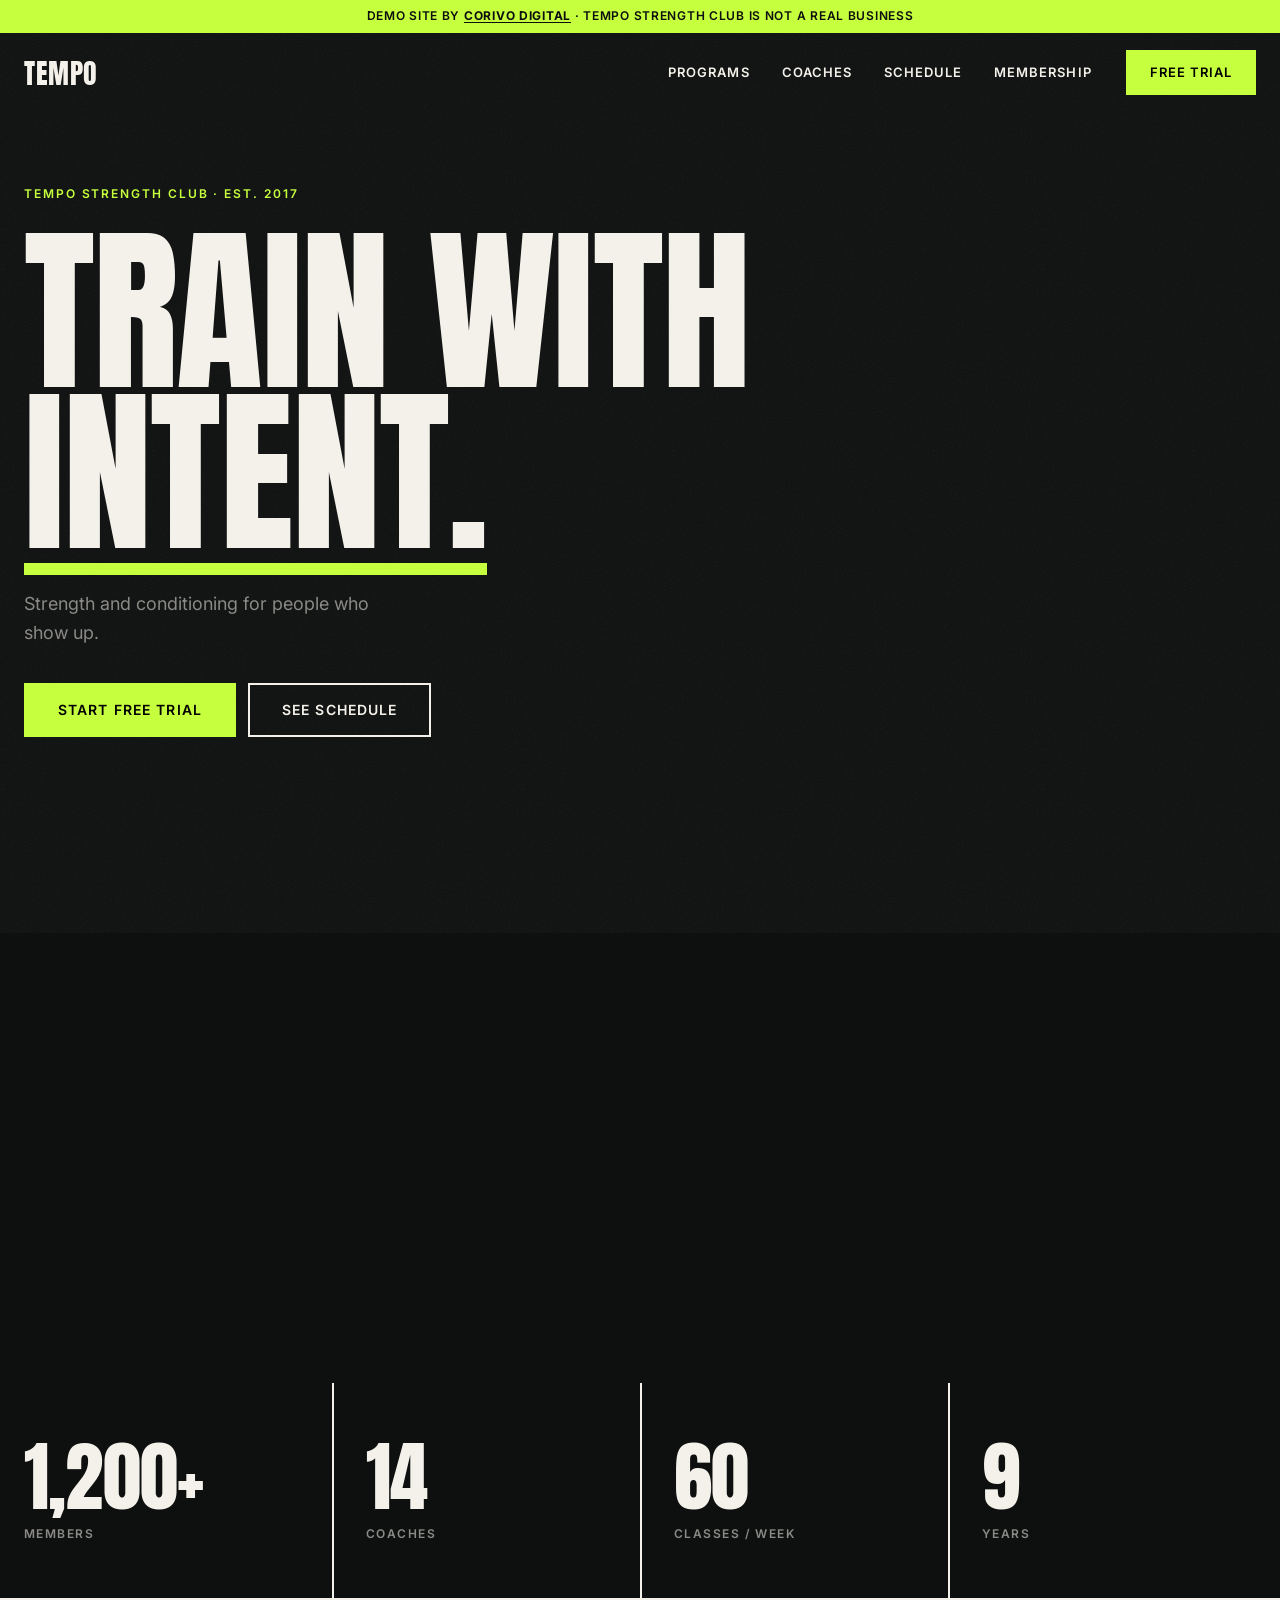
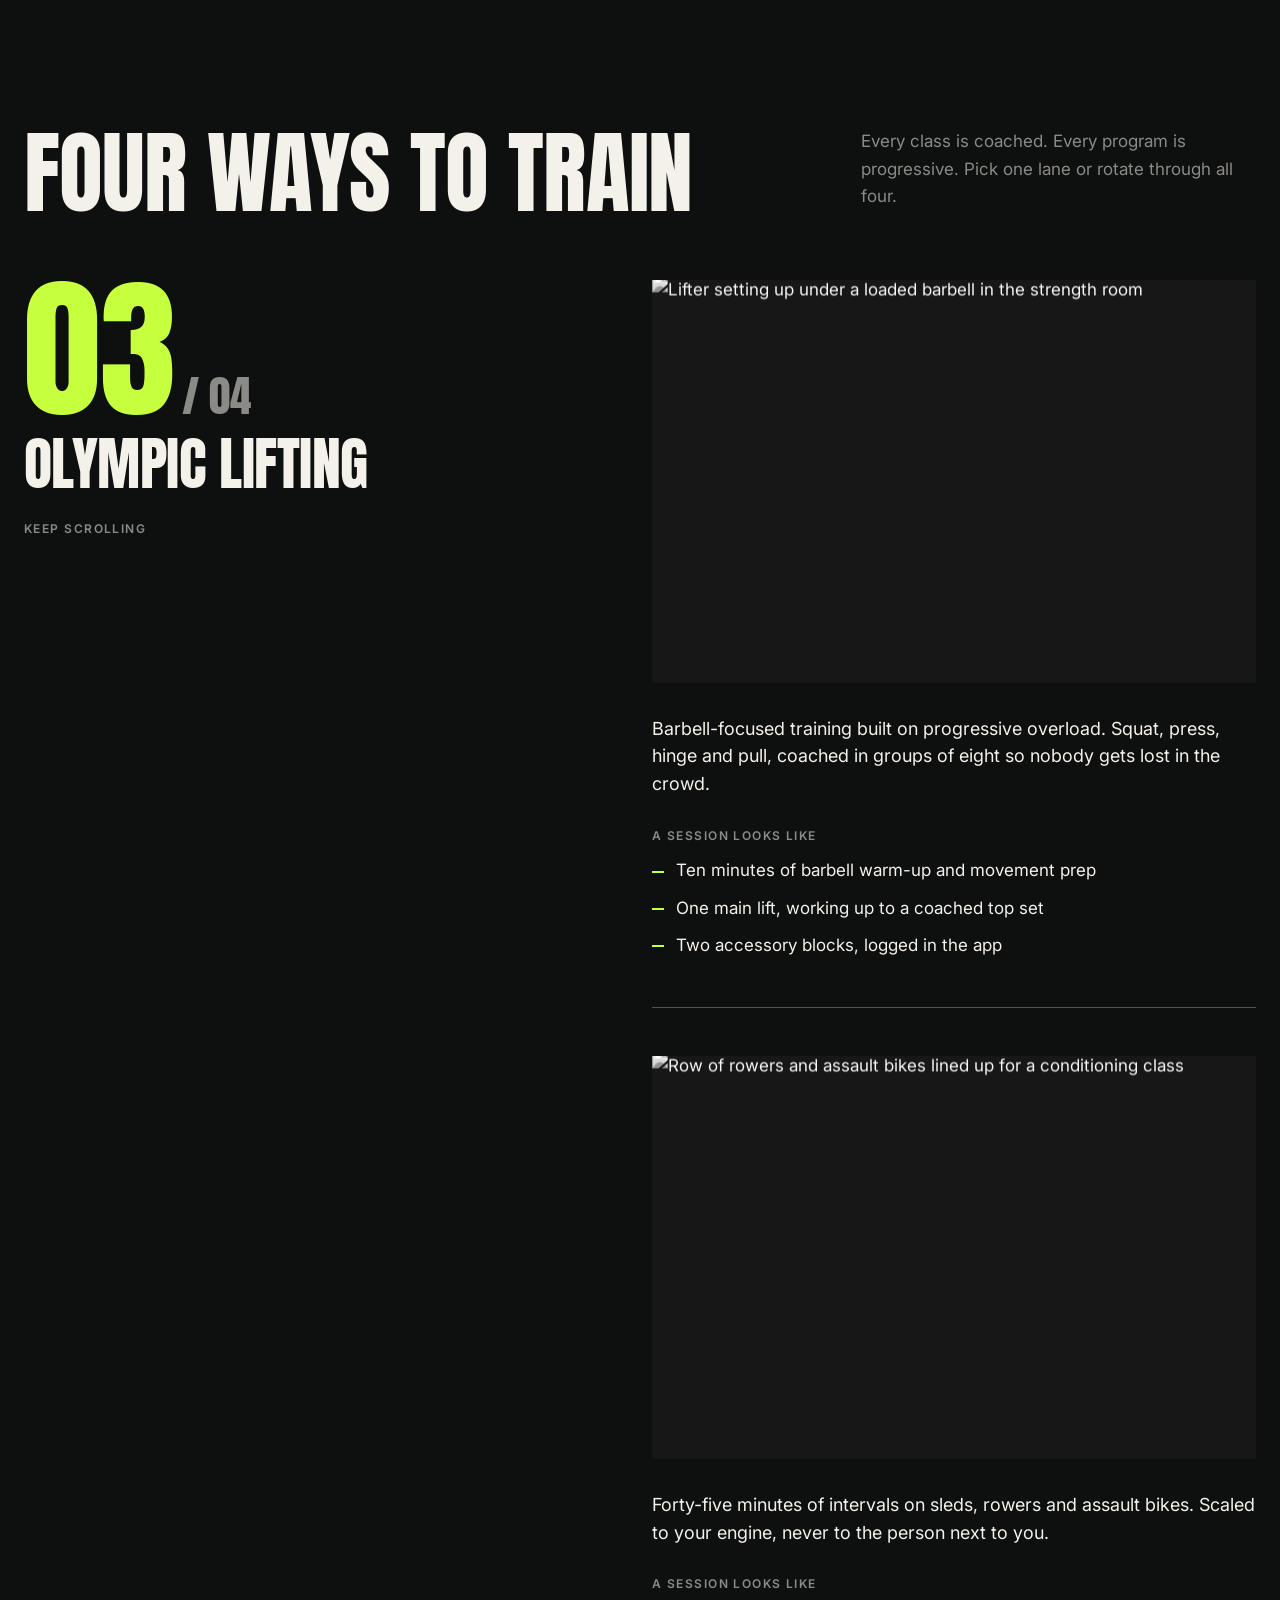
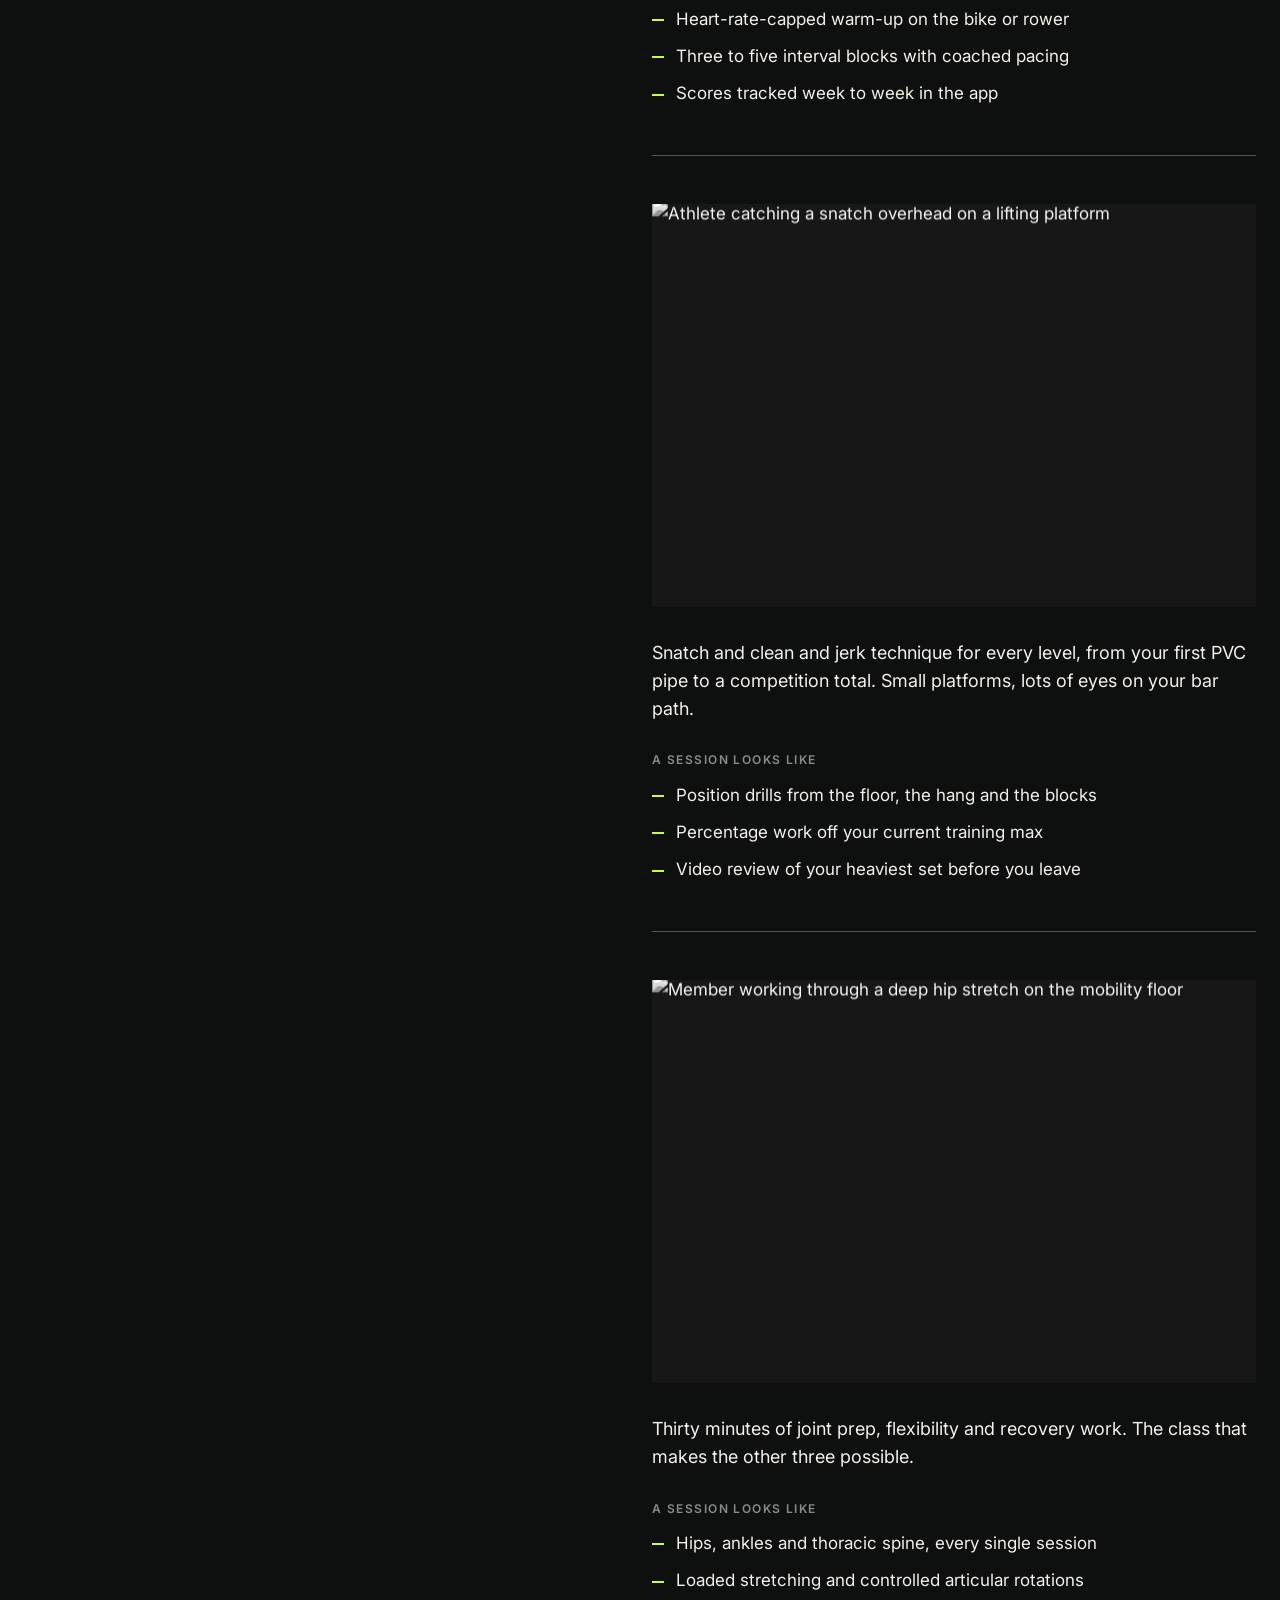
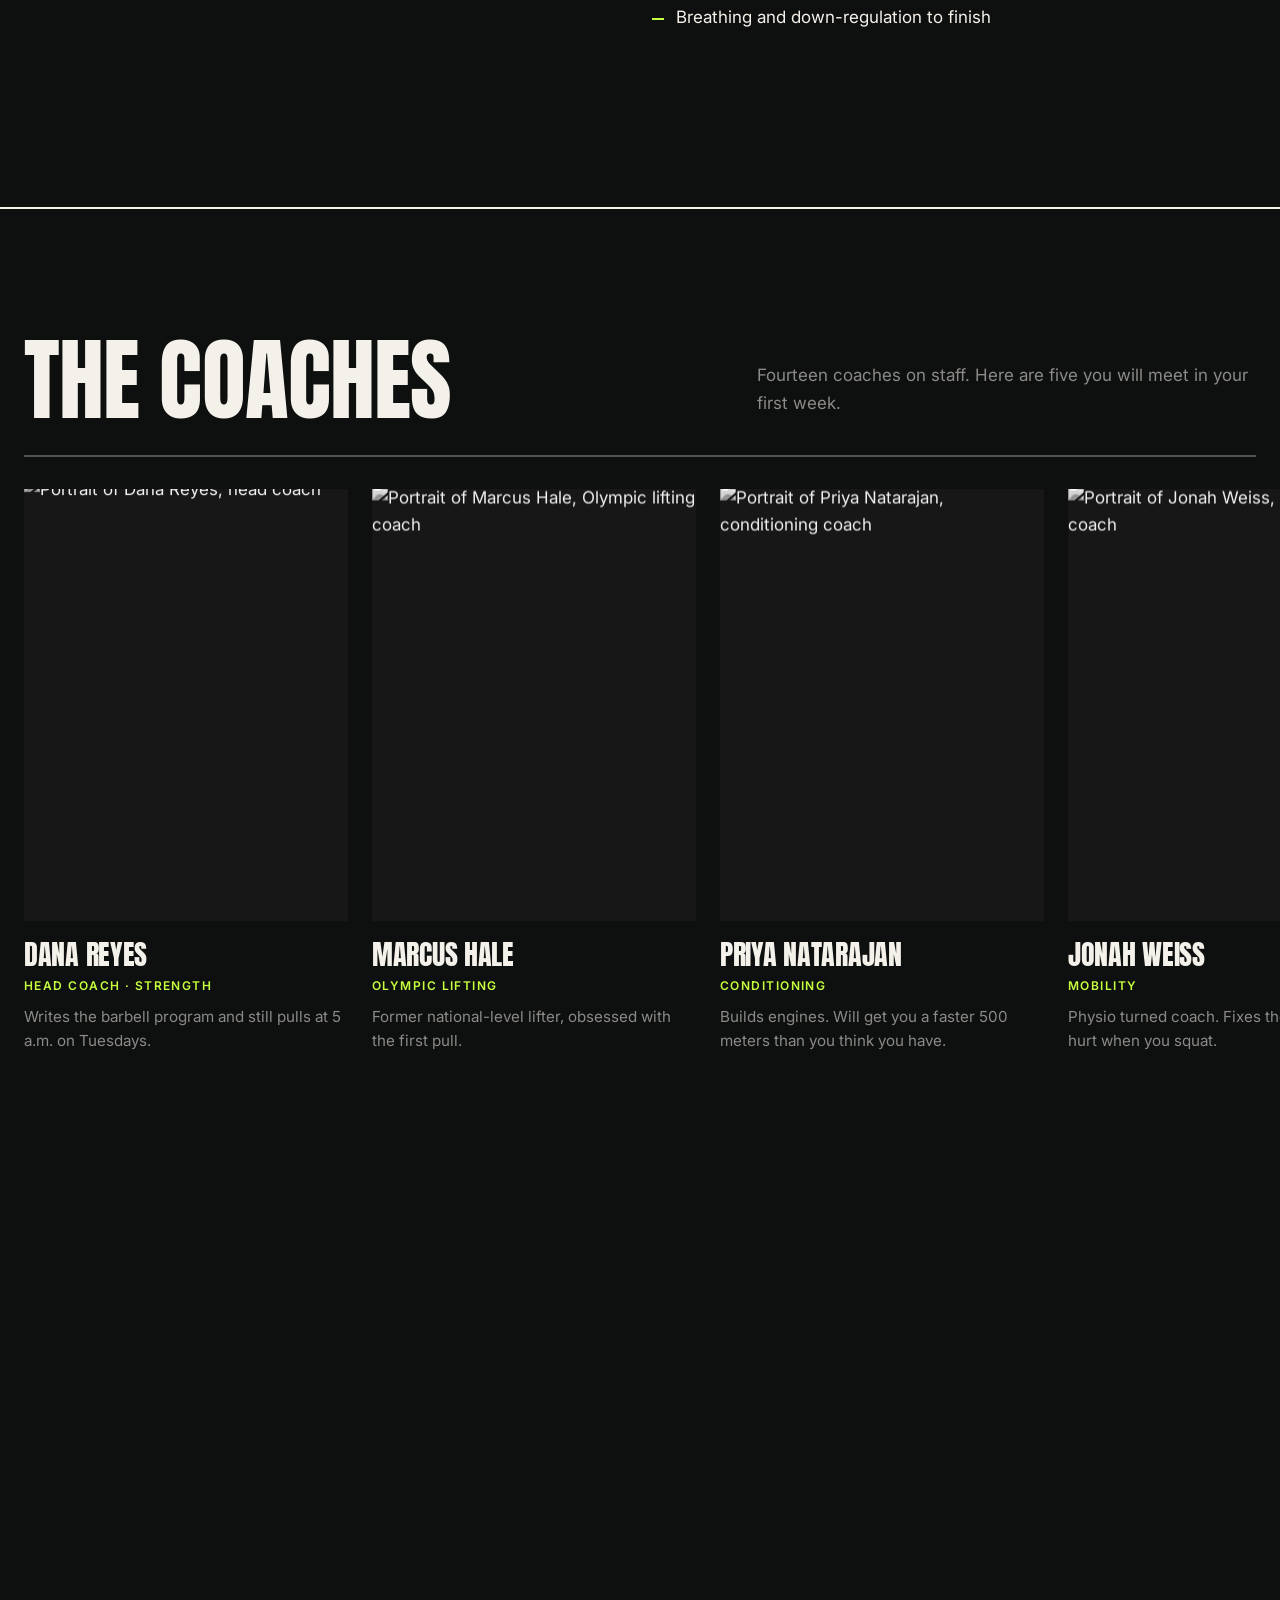
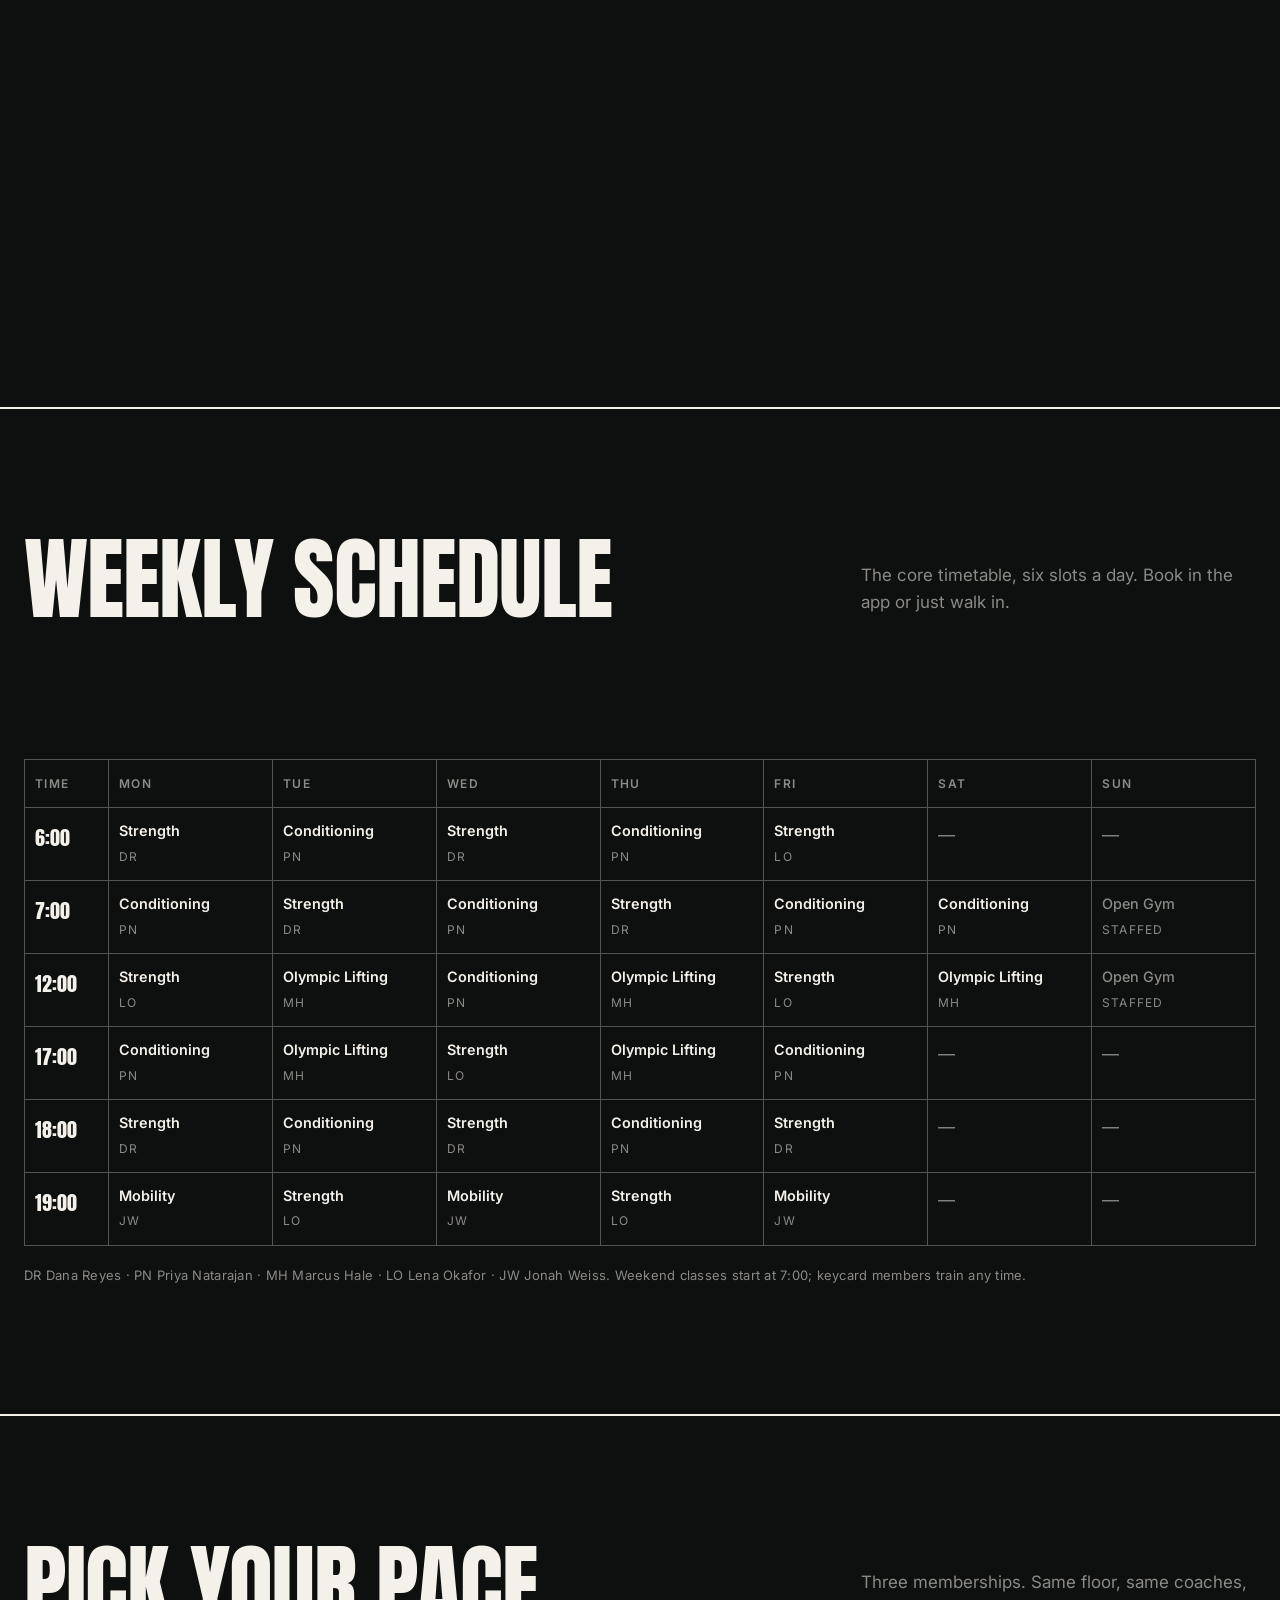
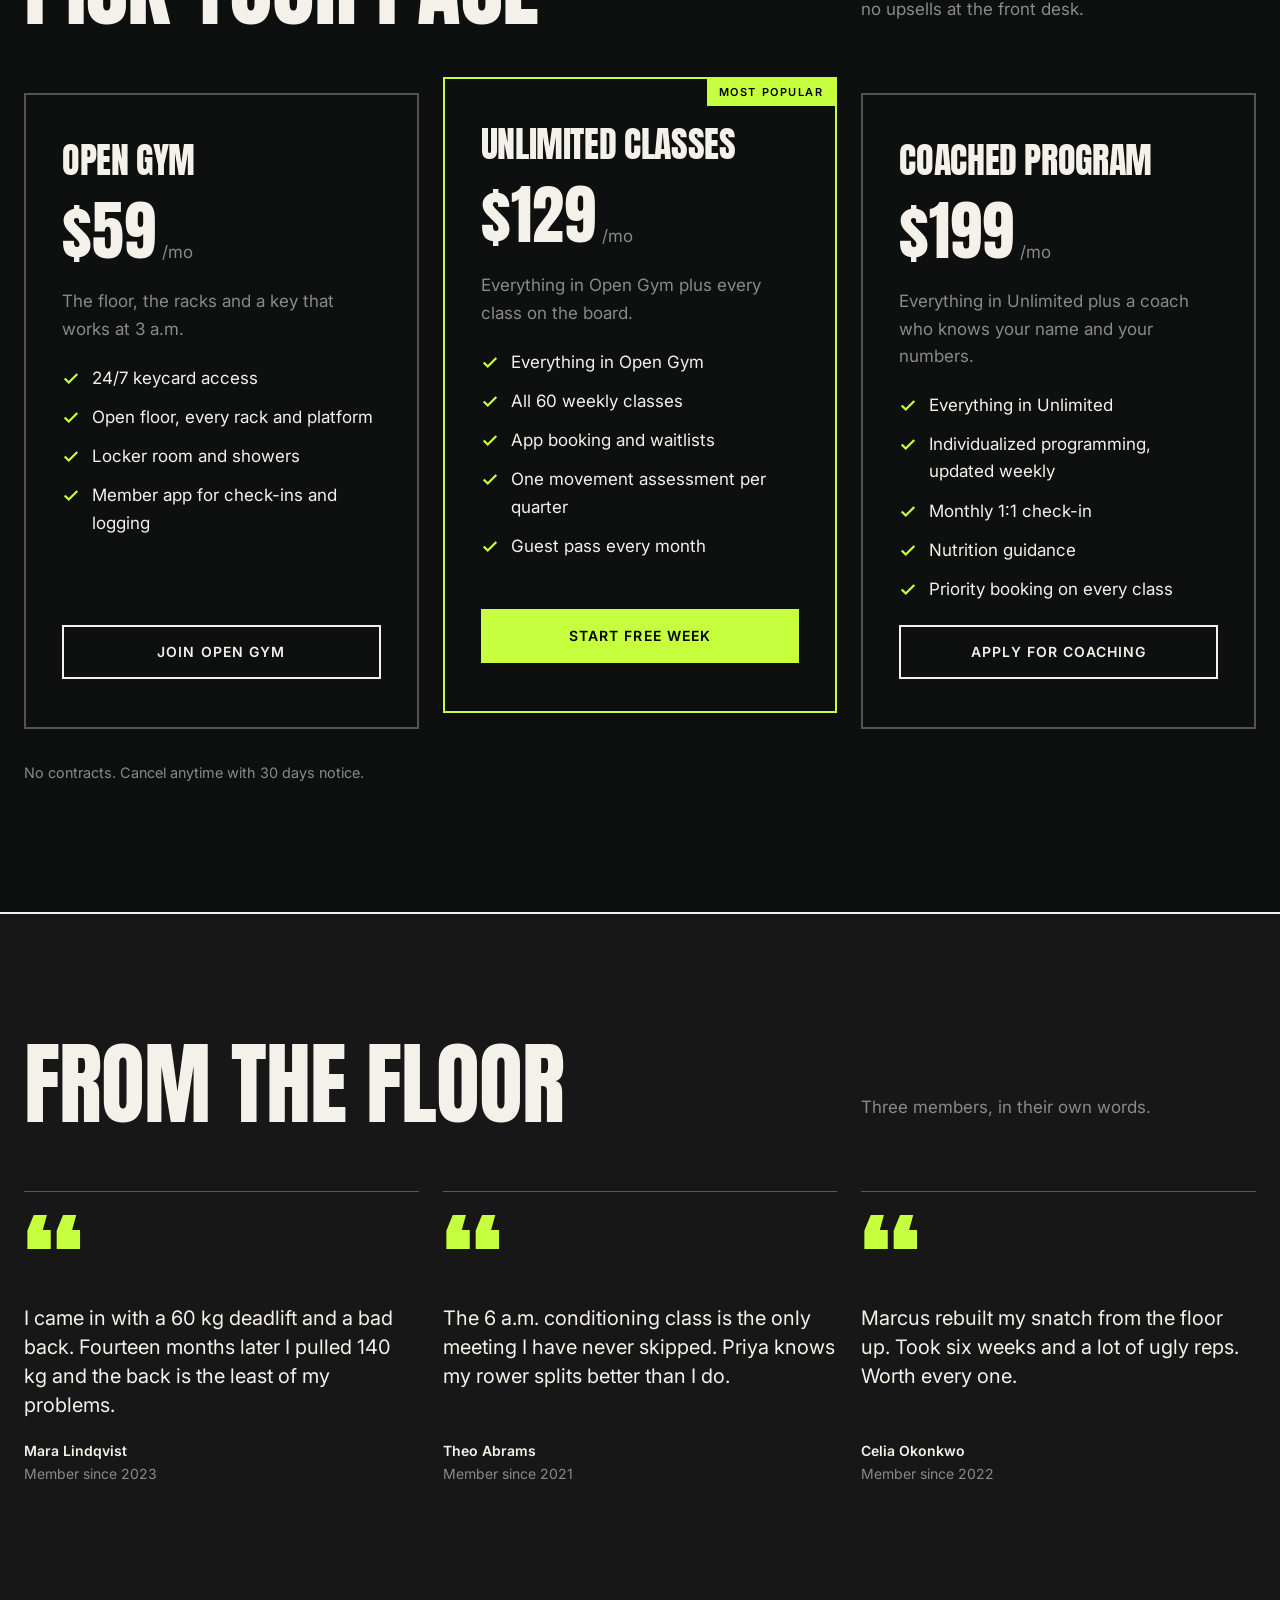
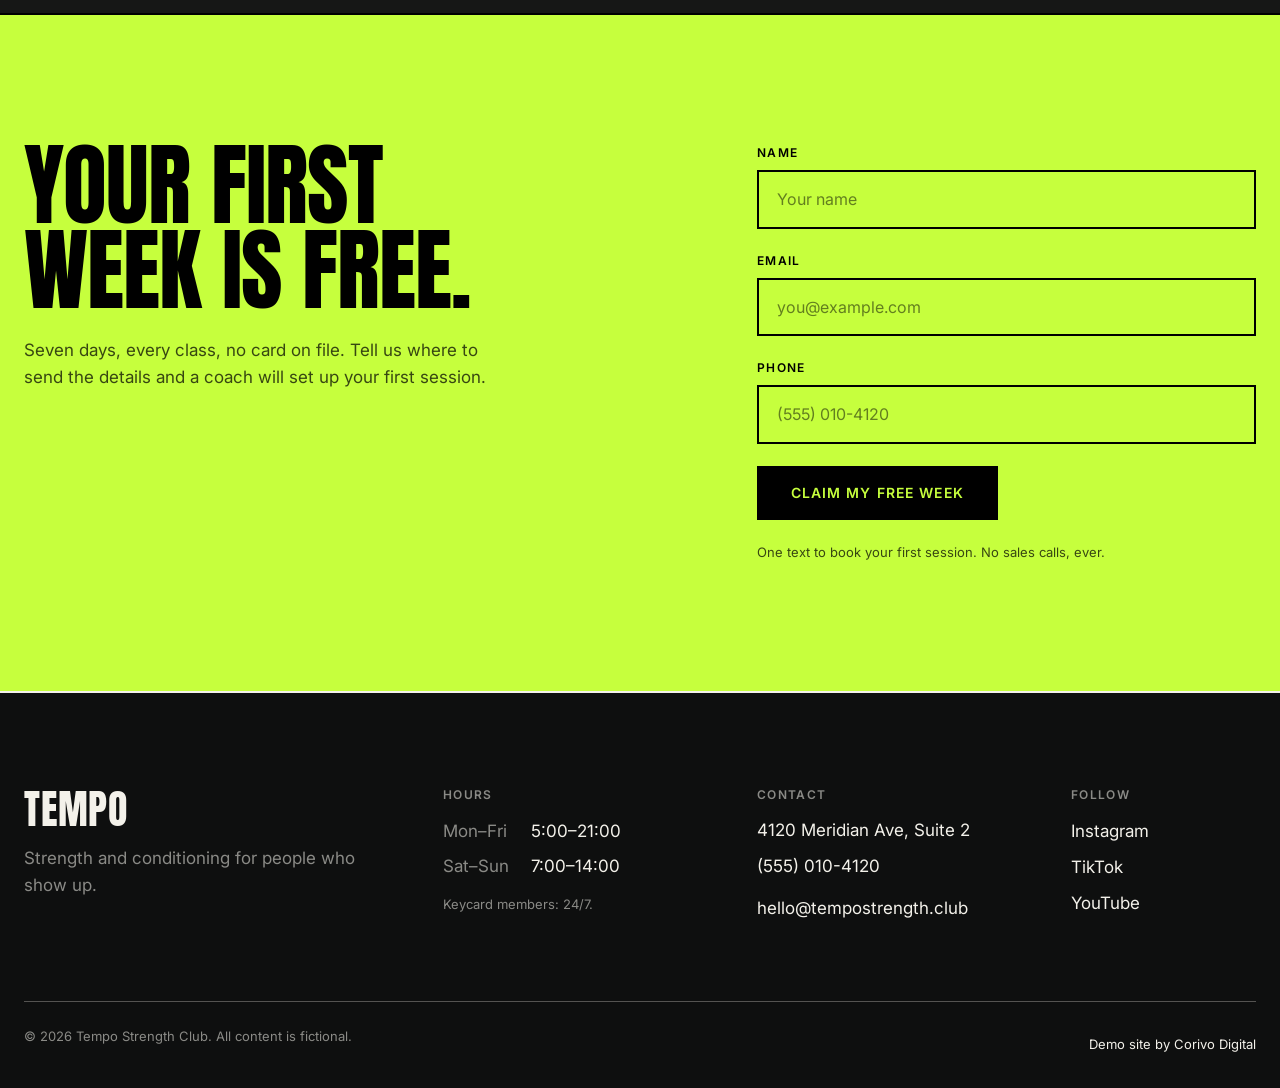
==== index.html @ d35e22b3 "Add in-flow demo banner above the nav Full-width lime bar as the first element in body crediting Cor" ====
<!doctype html>
<html lang="en">
<head>
  <meta charset="utf-8">
  <meta name="viewport" content="width=device-width, initial-scale=1">
  <title>Tempo Strength Club — Strength &amp; Conditioning</title>
  <meta name="description" content="Your first week is free. Coached strength, conditioning, Olympic lifting and mobility, 60 classes a week, for people who show up.">
  <meta name="theme-color" content="#0E0F0F">
  <meta property="og:type" content="website">
  <meta property="og:site_name" content="Tempo Strength Club">
  <meta property="og:title" content="Tempo Strength Club — Strength &amp; Conditioning">
  <meta property="og:description" content="Coached strength and conditioning for people who show up. 4 programs, 14 coaches, 60 classes a week. Your first week is free.">
  <!-- Make og:url, og:image and twitter:image absolute once the site has a domain. -->
  <meta property="og:url" content="/">
  <meta property="og:image" content="/og-image.png">
  <meta property="og:image:width" content="1200">
  <meta property="og:image:height" content="630">
  <meta name="twitter:card" content="summary_large_image">
  <meta name="twitter:title" content="Tempo Strength Club — Strength &amp; Conditioning">
  <meta name="twitter:description" content="Coached strength and conditioning for people who show up. Your first week is free.">
  <meta name="twitter:image" content="/og-image.png">
  <link rel="icon" href="favicon.svg" type="image/svg+xml">
  <link rel="preconnect" href="https://fonts.googleapis.com">
  <link rel="preconnect" href="https://fonts.gstatic.com" crossorigin>
  <link rel="preconnect" href="https://picsum.photos">
  <link rel="preconnect" href="https://fastly.picsum.photos">
  <link rel="stylesheet" href="https://fonts.googleapis.com/css2?family=Anton&family=Inter:wght@400;500;600&display=swap" data-fonts>
  <link rel="stylesheet" href="styles.css">
  <script>document.documentElement.classList.add('js');</script>
  <script src="main.js" defer></script>
</head>
<body>
  <div class="demo-banner">Demo site by <a href="https://corivodigital.com" target="_blank" rel="noopener">Corivo Digital</a> · Tempo Strength Club is not a real business</div>
  <a class="skip" href="#main">Skip to content</a>
  <div class="cursor" aria-hidden="true"></div>

  <header class="nav" id="top">
    <div class="nav__inner container">
      <a class="nav__brand" href="#top" aria-label="Tempo Strength Club, back to top">TEMPO</a>
      <nav class="nav__links" aria-label="Primary">
        <a class="nav__link" href="#programs">Programs</a>
        <a class="nav__link" href="#coaches">Coaches</a>
        <a class="nav__link" href="#schedule">Schedule</a>
        <a class="nav__link" href="#membership">Membership</a>
        <a class="btn btn--primary btn--sm" href="#cta">Free Trial</a>
      </nav>
      <button class="nav__burger" type="button" aria-expanded="false" aria-controls="menu" aria-label="Open menu">
        <svg class="burger" width="28" height="28" viewBox="0 0 28 28" aria-hidden="true" focusable="false">
          <rect class="burger__top" x="2" y="8" width="24" height="2" fill="currentColor"/>
          <rect class="burger__bottom" x="2" y="18" width="24" height="2" fill="currentColor"/>
        </svg>
      </button>
    </div>
  </header>

  <div class="menu" id="menu" role="dialog" aria-label="Site menu" hidden>
    <nav class="menu__nav" aria-label="Mobile">
      <a class="menu__link" href="#programs" style="--i:0">Programs</a>
      <a class="menu__link" href="#coaches" style="--i:1">Coaches</a>
      <a class="menu__link" href="#schedule" style="--i:2">Schedule</a>
      <a class="menu__link" href="#membership" style="--i:3">Membership</a>
      <div class="menu__cta" style="--i:4"><a class="btn btn--primary" href="#cta">Free Trial</a></div>
    </nav>
    <p class="menu__meta">Mon–Fri 5:00–21:00 · Sat–Sun 7:00–14:00</p>
  </div>

  <main id="main">

    <!-- 1. HERO -->
    <section class="hero" id="hero" aria-labelledby="hero-title">
      <div class="hero__pin">
        <div class="hero__grain" aria-hidden="true"></div>
        <div class="hero__content container">
          <p class="hero__eyebrow">Tempo Strength Club · Est. 2017</p>
          <h1 class="hero__title split" id="hero-title">
            <span class="hero__line"><span class="w"><span class="w__i" style="--i:0">TRAIN</span></span> <span class="w"><span class="w__i" style="--i:1">WITH</span></span></span>
            <span class="hero__line"><span class="w"><span class="w__i" style="--i:2">INTENT.<span class="hero__underline" aria-hidden="true"></span></span></span></span>
          </h1>
          <p class="hero__sub">Strength and conditioning for people who show up.</p>
          <div class="hero__actions">
            <a class="btn btn--primary" href="#cta">Start free trial</a>
            <a class="btn btn--secondary" href="#schedule">See schedule</a>
          </div>
        </div>
        <div class="marquee" aria-hidden="true">
          <div class="marquee__track">
            <span class="marquee__content">STRENGTH · CONDITIONING · OLYMPIC LIFTING · MOBILITY · OPEN GYM · STRENGTH · CONDITIONING · OLYMPIC LIFTING · MOBILITY · OPEN GYM · </span>
            <span class="marquee__content">STRENGTH · CONDITIONING · OLYMPIC LIFTING · MOBILITY · OPEN GYM · STRENGTH · CONDITIONING · OLYMPIC LIFTING · MOBILITY · OPEN GYM · </span>
          </div>
        </div>
      </div>
    </section>

    <!-- 2. STATS -->
    <section class="stats" aria-label="Club at a glance">
      <div class="container">
        <ul class="stats__grid" role="list">
          <li class="stat"><span class="stat__num" data-count="1200" data-suffix="+">1,200+</span><span class="stat__label">Members</span></li>
          <li class="stat"><span class="stat__num" data-count="14">14</span><span class="stat__label">Coaches</span></li>
          <li class="stat"><span class="stat__num" data-count="60">60</span><span class="stat__label">Classes / week</span></li>
          <li class="stat"><span class="stat__num" data-count="9">9</span><span class="stat__label">Years</span></li>
        </ul>
      </div>
    </section>

    <!-- 3. PROGRAMS -->
    <section class="section programs" id="programs" aria-labelledby="programs-title">
      <div class="container">
        <div class="section__head">
          <h2 class="h2" id="programs-title" data-split>Four ways to train</h2>
          <p class="section__lede" data-reveal>Every class is coached. Every program is progressive. Pick one lane or rotate through all four.</p>
        </div>
        <div class="programs__layout">
          <div class="programs__sticky" aria-hidden="true">
            <div class="programs__index"><span class="programs__index-cur">01</span><span class="programs__index-total">/ 04</span></div>
            <div class="programs__current"><span class="programs__current-inner">Strength</span></div>
            <p class="programs__hint">Keep scrolling</p>
          </div>
          <div class="programs__list">
            <article class="program" data-index="01" data-name="Strength">
              <div class="program__head"><span class="program__index" aria-hidden="true">01</span><h3 class="program__name">Strength</h3></div>
              <div class="program__media parallax" data-reveal>
                <img src="https://picsum.photos/seed/tempo-strength/900/600" width="900" height="600" alt="Lifter setting up under a loaded barbell in the strength room" loading="lazy" decoding="async">
              </div>
              <div class="program__body" data-reveal>
                <p class="program__desc">Barbell-focused training built on progressive overload. Squat, press, hinge and pull, coached in groups of eight so nobody gets lost in the crowd.</p>
                <p class="program__label">A session looks like</p>
                <ul class="program__list">
                  <li>Ten minutes of barbell warm-up and movement prep</li>
                  <li>One main lift, working up to a coached top set</li>
                  <li>Two accessory blocks, logged in the app</li>
                </ul>
              </div>
            </article>
            <article class="program" data-index="02" data-name="Conditioning">
              <div class="program__head"><span class="program__index" aria-hidden="true">02</span><h3 class="program__name">Conditioning</h3></div>
              <div class="program__media parallax" data-reveal>
                <img src="https://picsum.photos/seed/tempo-conditioning/900/600" width="900" height="600" alt="Row of rowers and assault bikes lined up for a conditioning class" loading="lazy" decoding="async">
              </div>
              <div class="program__body" data-reveal>
                <p class="program__desc">Forty-five minutes of intervals on sleds, rowers and assault bikes. Scaled to your engine, never to the person next to you.</p>
                <p class="program__label">A session looks like</p>
                <ul class="program__list">
                  <li>Heart-rate-capped warm-up on the bike or rower</li>
                  <li>Three to five interval blocks with coached pacing</li>
                  <li>Scores tracked week to week in the app</li>
                </ul>
              </div>
            </article>
            <article class="program" data-index="03" data-name="Olympic Lifting">
              <div class="program__head"><span class="program__index" aria-hidden="true">03</span><h3 class="program__name">Olympic Lifting</h3></div>
              <div class="program__media parallax" data-reveal>
                <img src="https://picsum.photos/seed/tempo-olympic/900/600" width="900" height="600" alt="Athlete catching a snatch overhead on a lifting platform" loading="lazy" decoding="async">
              </div>
              <div class="program__body" data-reveal>
                <p class="program__desc">Snatch and clean and jerk technique for every level, from your first PVC pipe to a competition total. Small platforms, lots of eyes on your bar path.</p>
                <p class="program__label">A session looks like</p>
                <ul class="program__list">
                  <li>Position drills from the floor, the hang and the blocks</li>
                  <li>Percentage work off your current training max</li>
                  <li>Video review of your heaviest set before you leave</li>
                </ul>
              </div>
            </article>
            <article class="program" data-index="04" data-name="Mobility">
              <div class="program__head"><span class="program__index" aria-hidden="true">04</span><h3 class="program__name">Mobility</h3></div>
              <div class="program__media parallax" data-reveal>
                <img src="https://picsum.photos/seed/tempo-mobility/900/600" width="900" height="600" alt="Member working through a deep hip stretch on the mobility floor" loading="lazy" decoding="async">
              </div>
              <div class="program__body" data-reveal>
                <p class="program__desc">Thirty minutes of joint prep, flexibility and recovery work. The class that makes the other three possible.</p>
                <p class="program__label">A session looks like</p>
                <ul class="program__list">
                  <li>Hips, ankles and thoracic spine, every single session</li>
                  <li>Loaded stretching and controlled articular rotations</li>
                  <li>Breathing and down-regulation to finish</li>
                </ul>
              </div>
            </article>
          </div>
        </div>
      </div>
    </section>

    <!-- 4. COACHES -->
    <section class="coaches" id="coaches" aria-labelledby="coaches-title">
      <div class="coaches__pin">
        <div class="container coaches__head">
          <h2 class="h2" id="coaches-title" data-split>The coaches</h2>
          <p class="section__lede coaches__lede" data-reveal>Fourteen coaches on staff. Here are five you will meet in your first week.</p>
          <div class="coaches__progress" aria-hidden="true"><span class="coaches__progress-bar"></span></div>
        </div>
        <div class="coaches__viewport" role="region" aria-label="Coaches, scrolls sideways">
          <ul class="coaches__track" role="list">
            <li class="coach">
              <div class="coach__media parallax">
                <img src="https://picsum.photos/seed/coach1/600/800" width="600" height="800" alt="Portrait of Dana Reyes, head coach" loading="lazy" decoding="async">
              </div>
              <h3 class="coach__name">Dana Reyes</h3>
              <p class="coach__role">Head coach · Strength</p>
              <p class="coach__bio">Writes the barbell program and still pulls at 5 a.m. on Tuesdays.</p>
            </li>
            <li class="coach">
              <div class="coach__media parallax">
                <img src="https://picsum.photos/seed/coach2/600/800" width="600" height="800" alt="Portrait of Marcus Hale, Olympic lifting coach" loading="lazy" decoding="async">
              </div>
              <h3 class="coach__name">Marcus Hale</h3>
              <p class="coach__role">Olympic Lifting</p>
              <p class="coach__bio">Former national-level lifter, obsessed with the first pull.</p>
            </li>
            <li class="coach">
              <div class="coach__media parallax">
                <img src="https://picsum.photos/seed/coach3/600/800" width="600" height="800" alt="Portrait of Priya Natarajan, conditioning coach" loading="lazy" decoding="async">
              </div>
              <h3 class="coach__name">Priya Natarajan</h3>
              <p class="coach__role">Conditioning</p>
              <p class="coach__bio">Builds engines. Will get you a faster 500 meters than you think you have.</p>
            </li>
            <li class="coach">
              <div class="coach__media parallax">
                <img src="https://picsum.photos/seed/coach4/600/800" width="600" height="800" alt="Portrait of Jonah Weiss, mobility coach" loading="lazy" decoding="async">
              </div>
              <h3 class="coach__name">Jonah Weiss</h3>
              <p class="coach__role">Mobility</p>
              <p class="coach__bio">Physio turned coach. Fixes the things that hurt when you squat.</p>
            </li>
            <li class="coach">
              <div class="coach__media parallax">
                <img src="https://picsum.photos/seed/coach5/600/800" width="600" height="800" alt="Portrait of Lena Okafor, nutrition and programming coach" loading="lazy" decoding="async">
              </div>
              <h3 class="coach__name">Lena Okafor</h3>
              <p class="coach__role">Nutrition and Programming</p>
              <p class="coach__bio">Writes every individualized plan and reads every food log.</p>
            </li>
          </ul>
        </div>
      </div>
    </section>

    <!-- 5. SCHEDULE -->
    <section class="section schedule" id="schedule" aria-labelledby="schedule-title">
      <div class="container">
        <div class="section__head">
          <h2 class="h2" id="schedule-title" data-split>Weekly schedule</h2>
          <p class="section__lede" data-reveal>The core timetable, six slots a day. Book in the app or just walk in.</p>
        </div>
        <p class="sr-only" id="filter-status" aria-live="polite"></p>
        <div class="filters" role="group" aria-label="Filter the schedule by program" data-reveal>
          <button class="filter" type="button" data-filter="all" aria-pressed="true">All</button>
          <button class="filter" type="button" data-filter="strength" aria-pressed="false">Strength</button>
          <button class="filter" type="button" data-filter="conditioning" aria-pressed="false">Conditioning</button>
          <button class="filter" type="button" data-filter="olympic" aria-pressed="false">Olympic Lifting</button>
          <button class="filter" type="button" data-filter="mobility" aria-pressed="false">Mobility</button>
        </div>
        <div class="schedule__scroller" role="region" aria-label="Weekly schedule, scrolls sideways on small screens" data-reveal>
          <table class="schedule__table">
            <caption class="sr-only">Classes by day and start time, with coach initials</caption>
            <thead>
              <tr>
                <th scope="col" class="schedule__time">Time</th>
                <th scope="col">Mon</th>
                <th scope="col">Tue</th>
                <th scope="col">Wed</th>
                <th scope="col">Thu</th>
                <th scope="col">Fri</th>
                <th scope="col">Sat</th>
                <th scope="col">Sun</th>
              </tr>
            </thead>
            <tbody>
              <tr>
                <th scope="row" class="schedule__time">6:00</th>
                <td class="cell" data-type="strength"><span class="cell__name">Strength</span><span class="cell__coach">DR</span></td>
                <td class="cell" data-type="conditioning"><span class="cell__name">Conditioning</span><span class="cell__coach">PN</span></td>
                <td class="cell" data-type="strength"><span class="cell__name">Strength</span><span class="cell__coach">DR</span></td>
                <td class="cell" data-type="conditioning"><span class="cell__name">Conditioning</span><span class="cell__coach">PN</span></td>
                <td class="cell" data-type="strength"><span class="cell__name">Strength</span><span class="cell__coach">LO</span></td>
                <td class="cell cell--empty" data-type="none"><span class="sr-only">No class</span><span aria-hidden="true">—</span></td>
                <td class="cell cell--empty" data-type="none"><span class="sr-only">No class</span><span aria-hidden="true">—</span></td>
              </tr>
              <tr>
                <th scope="row" class="schedule__time">7:00</th>
                <td class="cell" data-type="conditioning"><span class="cell__name">Conditioning</span><span class="cell__coach">PN</span></td>
                <td class="cell" data-type="strength"><span class="cell__name">Strength</span><span class="cell__coach">DR</span></td>
                <td class="cell" data-type="conditioning"><span class="cell__name">Conditioning</span><span class="cell__coach">PN</span></td>
                <td class="cell" data-type="strength"><span class="cell__name">Strength</span><span class="cell__coach">DR</span></td>
                <td class="cell" data-type="conditioning"><span class="cell__name">Conditioning</span><span class="cell__coach">PN</span></td>
                <td class="cell" data-type="conditioning"><span class="cell__name">Conditioning</span><span class="cell__coach">PN</span></td>
                <td class="cell" data-type="open"><span class="cell__name">Open Gym</span><span class="cell__coach">Staffed</span></td>
              </tr>
              <tr>
                <th scope="row" class="schedule__time">12:00</th>
                <td class="cell" data-type="strength"><span class="cell__name">Strength</span><span class="cell__coach">LO</span></td>
                <td class="cell" data-type="olympic"><span class="cell__name">Olympic Lifting</span><span class="cell__coach">MH</span></td>
                <td class="cell" data-type="conditioning"><span class="cell__name">Conditioning</span><span class="cell__coach">PN</span></td>
                <td class="cell" data-type="olympic"><span class="cell__name">Olympic Lifting</span><span class="cell__coach">MH</span></td>
                <td class="cell" data-type="strength"><span class="cell__name">Strength</span><span class="cell__coach">LO</span></td>
                <td class="cell" data-type="olympic"><span class="cell__name">Olympic Lifting</span><span class="cell__coach">MH</span></td>
                <td class="cell" data-type="open"><span class="cell__name">Open Gym</span><span class="cell__coach">Staffed</span></td>
              </tr>
              <tr>
                <th scope="row" class="schedule__time">17:00</th>
                <td class="cell" data-type="conditioning"><span class="cell__name">Conditioning</span><span class="cell__coach">PN</span></td>
                <td class="cell" data-type="olympic"><span class="cell__name">Olympic Lifting</span><span class="cell__coach">MH</span></td>
                <td class="cell" data-type="strength"><span class="cell__name">Strength</span><span class="cell__coach">LO</span></td>
                <td class="cell" data-type="olympic"><span class="cell__name">Olympic Lifting</span><span class="cell__coach">MH</span></td>
                <td class="cell" data-type="conditioning"><span class="cell__name">Conditioning</span><span class="cell__coach">PN</span></td>
                <td class="cell cell--empty" data-type="none"><span class="sr-only">No class</span><span aria-hidden="true">—</span></td>
                <td class="cell cell--empty" data-type="none"><span class="sr-only">No class</span><span aria-hidden="true">—</span></td>
              </tr>
              <tr>
                <th scope="row" class="schedule__time">18:00</th>
                <td class="cell" data-type="strength"><span class="cell__name">Strength</span><span class="cell__coach">DR</span></td>
                <td class="cell" data-type="conditioning"><span class="cell__name">Conditioning</span><span class="cell__coach">PN</span></td>
                <td class="cell" data-type="strength"><span class="cell__name">Strength</span><span class="cell__coach">DR</span></td>
                <td class="cell" data-type="conditioning"><span class="cell__name">Conditioning</span><span class="cell__coach">PN</span></td>
                <td class="cell" data-type="strength"><span class="cell__name">Strength</span><span class="cell__coach">DR</span></td>
                <td class="cell cell--empty" data-type="none"><span class="sr-only">No class</span><span aria-hidden="true">—</span></td>
                <td class="cell cell--empty" data-type="none"><span class="sr-only">No class</span><span aria-hidden="true">—</span></td>
              </tr>
              <tr>
                <th scope="row" class="schedule__time">19:00</th>
                <td class="cell" data-type="mobility"><span class="cell__name">Mobility</span><span class="cell__coach">JW</span></td>
                <td class="cell" data-type="strength"><span class="cell__name">Strength</span><span class="cell__coach">LO</span></td>
                <td class="cell" data-type="mobility"><span class="cell__name">Mobility</span><span class="cell__coach">JW</span></td>
                <td class="cell" data-type="strength"><span class="cell__name">Strength</span><span class="cell__coach">LO</span></td>
                <td class="cell" data-type="mobility"><span class="cell__name">Mobility</span><span class="cell__coach">JW</span></td>
                <td class="cell cell--empty" data-type="none"><span class="sr-only">No class</span><span aria-hidden="true">—</span></td>
                <td class="cell cell--empty" data-type="none"><span class="sr-only">No class</span><span aria-hidden="true">—</span></td>
              </tr>
            </tbody>
          </table>
        </div>
        <p class="schedule__legend" data-reveal>DR Dana Reyes · PN Priya Natarajan · MH Marcus Hale · LO Lena Okafor · JW Jonah Weiss. Weekend classes start at 7:00; keycard members train any time.</p>
      </div>
    </section>

    <!-- 6. MEMBERSHIP -->
    <section class="section membership" id="membership" aria-labelledby="membership-title">
      <div class="container">
        <div class="section__head">
          <h2 class="h2" id="membership-title" data-split>Pick your pace</h2>
          <p class="section__lede" data-reveal>Three memberships. Same floor, same coaches, no upsells at the front desk.</p>
        </div>
        <div class="tiers">
          <article class="tier" data-reveal style="--d:0ms">
            <h3 class="tier__name">Open Gym</h3>
            <p class="tier__price"><span class="tier__amount">$59</span><span class="tier__per">/mo</span></p>
            <p class="tier__blurb">The floor, the racks and a key that works at 3 a.m.</p>
            <ul class="tier__features">
              <li><svg class="check" viewBox="0 0 20 20" aria-hidden="true" focusable="false"><path d="M3 10.5l4.5 4.5L17 5.5" fill="none" stroke="currentColor" stroke-width="2.5"/></svg>24/7 keycard access</li>
              <li><svg class="check" viewBox="0 0 20 20" aria-hidden="true" focusable="false"><path d="M3 10.5l4.5 4.5L17 5.5" fill="none" stroke="currentColor" stroke-width="2.5"/></svg>Open floor, every rack and platform</li>
              <li><svg class="check" viewBox="0 0 20 20" aria-hidden="true" focusable="false"><path d="M3 10.5l4.5 4.5L17 5.5" fill="none" stroke="currentColor" stroke-width="2.5"/></svg>Locker room and showers</li>
              <li><svg class="check" viewBox="0 0 20 20" aria-hidden="true" focusable="false"><path d="M3 10.5l4.5 4.5L17 5.5" fill="none" stroke="currentColor" stroke-width="2.5"/></svg>Member app for check-ins and logging</li>
            </ul>
            <a class="btn btn--secondary" href="#cta">Join Open Gym</a>
          </article>
          <article class="tier tier--featured" data-reveal style="--d:80ms">
            <span class="tier__tag">Most popular</span>
            <h3 class="tier__name">Unlimited Classes</h3>
            <p class="tier__price"><span class="tier__amount">$129</span><span class="tier__per">/mo</span></p>
            <p class="tier__blurb">Everything in Open Gym plus every class on the board.</p>
            <ul class="tier__features">
              <li><svg class="check" viewBox="0 0 20 20" aria-hidden="true" focusable="false"><path d="M3 10.5l4.5 4.5L17 5.5" fill="none" stroke="currentColor" stroke-width="2.5"/></svg>Everything in Open Gym</li>
              <li><svg class="check" viewBox="0 0 20 20" aria-hidden="true" focusable="false"><path d="M3 10.5l4.5 4.5L17 5.5" fill="none" stroke="currentColor" stroke-width="2.5"/></svg>All 60 weekly classes</li>
              <li><svg class="check" viewBox="0 0 20 20" aria-hidden="true" focusable="false"><path d="M3 10.5l4.5 4.5L17 5.5" fill="none" stroke="currentColor" stroke-width="2.5"/></svg>App booking and waitlists</li>
              <li><svg class="check" viewBox="0 0 20 20" aria-hidden="true" focusable="false"><path d="M3 10.5l4.5 4.5L17 5.5" fill="none" stroke="currentColor" stroke-width="2.5"/></svg>One movement assessment per quarter</li>
              <li><svg class="check" viewBox="0 0 20 20" aria-hidden="true" focusable="false"><path d="M3 10.5l4.5 4.5L17 5.5" fill="none" stroke="currentColor" stroke-width="2.5"/></svg>Guest pass every month</li>
            </ul>
            <a class="btn btn--primary" href="#cta">Start free week</a>
          </article>
          <article class="tier" data-reveal style="--d:160ms">
            <h3 class="tier__name">Coached Program</h3>
            <p class="tier__price"><span class="tier__amount">$199</span><span class="tier__per">/mo</span></p>
            <p class="tier__blurb">Everything in Unlimited plus a coach who knows your name and your numbers.</p>
            <ul class="tier__features">
              <li><svg class="check" viewBox="0 0 20 20" aria-hidden="true" focusable="false"><path d="M3 10.5l4.5 4.5L17 5.5" fill="none" stroke="currentColor" stroke-width="2.5"/></svg>Everything in Unlimited</li>
              <li><svg class="check" viewBox="0 0 20 20" aria-hidden="true" focusable="false"><path d="M3 10.5l4.5 4.5L17 5.5" fill="none" stroke="currentColor" stroke-width="2.5"/></svg>Individualized programming, updated weekly</li>
              <li><svg class="check" viewBox="0 0 20 20" aria-hidden="true" focusable="false"><path d="M3 10.5l4.5 4.5L17 5.5" fill="none" stroke="currentColor" stroke-width="2.5"/></svg>Monthly 1:1 check-in</li>
              <li><svg class="check" viewBox="0 0 20 20" aria-hidden="true" focusable="false"><path d="M3 10.5l4.5 4.5L17 5.5" fill="none" stroke="currentColor" stroke-width="2.5"/></svg>Nutrition guidance</li>
              <li><svg class="check" viewBox="0 0 20 20" aria-hidden="true" focusable="false"><path d="M3 10.5l4.5 4.5L17 5.5" fill="none" stroke="currentColor" stroke-width="2.5"/></svg>Priority booking on every class</li>
            </ul>
            <a class="btn btn--secondary" href="#cta">Apply for coaching</a>
          </article>
        </div>
        <p class="membership__note" data-reveal>No contracts. Cancel anytime with 30 days notice.</p>
      </div>
    </section>

    <!-- 7. TESTIMONIALS -->
    <section class="section testimonials" id="testimonials" aria-labelledby="testimonials-title" data-bg>
      <div class="container">
        <div class="section__head">
          <h2 class="h2" id="testimonials-title" data-split>From the floor</h2>
          <p class="section__lede" data-reveal>Three members, in their own words.</p>
        </div>
        <div class="quotes">
          <figure class="quote" data-reveal style="--d:0ms">
            <span class="quote__mark" aria-hidden="true">“</span>
            <blockquote><p>I came in with a 60 kg deadlift and a bad back. Fourteen months later I pulled 140 kg and the back is the least of my problems.</p></blockquote>
            <figcaption><span class="quote__name">Mara Lindqvist</span><span class="quote__since">Member since 2023</span></figcaption>
          </figure>
          <figure class="quote" data-reveal style="--d:100ms">
            <span class="quote__mark" aria-hidden="true">“</span>
            <blockquote><p>The 6 a.m. conditioning class is the only meeting I have never skipped. Priya knows my rower splits better than I do.</p></blockquote>
            <figcaption><span class="quote__name">Theo Abrams</span><span class="quote__since">Member since 2021</span></figcaption>
          </figure>
          <figure class="quote" data-reveal style="--d:200ms">
            <span class="quote__mark" aria-hidden="true">“</span>
            <blockquote><p>Marcus rebuilt my snatch from the floor up. Took six weeks and a lot of ugly reps. Worth every one.</p></blockquote>
            <figcaption><span class="quote__name">Celia Okonkwo</span><span class="quote__since">Member since 2022</span></figcaption>
          </figure>
        </div>
      </div>
    </section>

    <!-- 8. CTA -->
    <section class="section cta" id="cta" aria-labelledby="cta-title" data-bg>
      <div class="container cta__grid">
        <div class="cta__copy">
          <h2 class="h2 cta__title" id="cta-title" data-split>Your first week is free.</h2>
          <p class="cta__lede" data-reveal>Seven days, every class, no card on file. Tell us where to send the details and a coach will set up your first session.</p>
        </div>
        <form class="form" id="trial-form" action="#cta" method="get" data-reveal>
          <div class="field">
            <label for="f-name">Name</label>
            <input id="f-name" name="name" type="text" autocomplete="name" placeholder="Your name" required>
            <p class="field__error" id="f-name-error" hidden>Enter your name so we know who to ask for.</p>
          </div>
          <div class="field">
            <label for="f-email">Email</label>
            <input id="f-email" name="email" type="email" autocomplete="email" placeholder="you@example.com" required>
            <p class="field__error" id="f-email-error" hidden>Enter a valid email address.</p>
          </div>
          <div class="field">
            <label for="f-phone">Phone</label>
            <input id="f-phone" name="phone" type="tel" autocomplete="tel" inputmode="tel" placeholder="(555) 010-4120" required>
            <p class="field__error" id="f-phone-error" hidden>Enter a phone number we can text.</p>
          </div>
          <button class="btn btn--dark form__submit" type="submit">Claim my free week</button>
          <p class="form__note">One text to book your first session. No sales calls, ever.</p>
        </form>
      </div>
    </section>

  </main>

  <!-- 9. FOOTER -->
  <footer class="footer" aria-labelledby="footer-title">
    <h2 class="sr-only" id="footer-title">Club information</h2>
    <div class="container">
      <div class="footer__grid">
        <div class="footer__col footer__brand">
          <a class="footer__wordmark" href="#top">TEMPO</a>
          <p>Strength and conditioning for people who show up.</p>
        </div>
        <div class="footer__col">
          <h3 class="footer__title">Hours</h3>
          <dl class="footer__hours">
            <div><dt>Mon–Fri</dt><dd>5:00–21:00</dd></div>
            <div><dt>Sat–Sun</dt><dd>7:00–14:00</dd></div>
          </dl>
          <p class="footer__note">Keycard members: 24/7.</p>
        </div>
        <div class="footer__col">
          <h3 class="footer__title">Contact</h3>
          <address class="footer__address">
            <span class="nowrap">4120 Meridian Ave, Suite 2</span><br>
            <a href="tel:+15550104120">(555) 010-4120</a><br>
            <a href="mailto:hello@tempostrength.club">hello@tempostrength.club</a>
          </address>
        </div>
        <div class="footer__col">
          <h3 class="footer__title">Follow</h3>
          <ul class="footer__social" role="list">
            <li><a href="#">Instagram</a></li>
            <li><a href="#">TikTok</a></li>
            <li><a href="#">YouTube</a></li>
          </ul>
        </div>
      </div>
      <div class="footer__bottom">
        <p>© 2026 Tempo Strength Club. All content is fictional.</p>
        <p><a href="https://corivodigital.com" target="_blank" rel="noopener">Demo site by Corivo Digital</a></p>
      </div>
    </div>
  </footer>
</body>
</html>
---- styles.css ----
/* ==========================================================================
   Tempo Strength Club — styles
   Dark, heavy, hard-edged. No rounded corners anywhere.
   ========================================================================== */

:root {
  --bg: #0E0F0F;
  --bg-2: #161716;
  --ink: #F3F1EA;
  --muted: #8A8A86;
  --accent: #C6FF3D;
  --line: #F3F1EA;
  --black: #000;
  --line-soft: rgba(243, 241, 234, 0.3);
  --font-display: "Anton", Impact, "Arial Narrow Bold", sans-serif;
  --font-body: "Inter", system-ui, -apple-system, "Segoe UI", Roboto, sans-serif;
  --nav-h: 64px;
  --gutter: 24px;
  --max: 1440px;
  --section-pad: 72px;
  --ease-out: cubic-bezier(0.33, 1, 0.68, 1);
  --spring: cubic-bezier(0.2, 1.4, 0.4, 1);
}

@media (min-width: 900px) {
  :root {
    --nav-h: 80px;
    --section-pad: 128px;
  }
}

/* --------------------------------------------------------------------------
   Base
   -------------------------------------------------------------------------- */

*,
*::before,
*::after {
  box-sizing: border-box;
  border-radius: 0;
}

html {
  background: var(--bg);
  color: var(--ink);
  scroll-padding-top: 90px;
  -webkit-text-size-adjust: 100%;
  overflow-x: clip;
}

@media (prefers-reduced-motion: no-preference) {
  html {
    scroll-behavior: smooth;
  }
}

body {
  margin: 0;
  font-family: var(--font-body);
  font-size: 1rem;
  line-height: 1.6;
  background: var(--bg);
  color: var(--ink);
  overflow-x: clip;
  -webkit-font-smoothing: antialiased;
}

@media (min-width: 900px) {
  body {
    font-size: 1.0625rem;
  }
}

[hidden] {
  display: none !important;
}

img,
svg {
  display: block;
  max-width: 100%;
}

img {
  height: auto;
}

a {
  color: inherit;
}

button,
input {
  font: inherit;
  color: inherit;
  border-radius: 0;
}

h1,
h2,
h3 {
  font-family: var(--font-display);
  font-weight: 400;
  text-transform: uppercase;
  letter-spacing: -0.01em;
  line-height: 0.95;
  margin: 0;
}

p {
  margin: 0;
}

:focus-visible {
  outline: 2px solid var(--accent);
  outline-offset: 3px;
}

::selection {
  background: var(--accent);
  color: var(--black);
}

.sr-only {
  position: absolute !important;
  width: 1px;
  height: 1px;
  padding: 0;
  margin: -1px;
  overflow: hidden;
  clip: rect(0, 0, 0, 0);
  white-space: nowrap;
  border: 0;
}

.skip {
  position: fixed;
  top: 12px;
  left: 12px;
  z-index: 200;
  padding: 14px 20px;
  background: var(--accent);
  color: var(--black);
  font-weight: 600;
  font-size: 14px;
  letter-spacing: 0.08em;
  text-transform: uppercase;
  text-decoration: none;
  transform: translateY(-200%);
}

.skip:focus-visible {
  transform: none;
  outline-color: var(--ink);
}

.container {
  width: min(100% - (var(--gutter) * 2), var(--max));
  margin-inline: auto;
}

.grid {
  display: grid;
  gap: var(--gutter);
}

@media (min-width: 900px) {
  .grid {
    grid-template-columns: repeat(12, minmax(0, 1fr));
  }
}

/* --------------------------------------------------------------------------
   Type
   -------------------------------------------------------------------------- */

.h2 {
  font-size: clamp(2.75rem, 7vw, 6rem);
  text-wrap: balance;
}

.nowrap {
  white-space: nowrap;
}

.section {
  padding-block: var(--section-pad);
  border-top: 2px solid var(--line);
}

.section__head {
  margin-bottom: 48px;
}

.section__lede {
  max-width: 48ch;
  margin-top: 20px;
  font-size: 1.0625rem;
  color: var(--muted);
}

@media (min-width: 900px) {
  .section__head {
    display: grid;
    grid-template-columns: repeat(12, minmax(0, 1fr));
    gap: var(--gutter);
    align-items: end;
    margin-bottom: 64px;
  }

  .section__head .h2 {
    grid-column: 1 / span 8;
  }

  .section__head .section__lede {
    grid-column: 9 / -1;
    margin-top: 0;
    padding-bottom: 0.35em;
    font-size: 1.0625rem;
  }
}

/* Word reveal: JS adds .is-visible. Without JS nothing is hidden. */
.split .w {
  display: inline-block;
  overflow: hidden;
  vertical-align: bottom;
  padding: 0.08em 0.06em;
  margin: -0.08em -0.06em;
}

.split .w__i {
  display: inline-block;
  position: relative;
  transition: transform 0.9s var(--ease-out);
  transition-delay: calc(var(--i, 0) * 60ms);
}

.js .split:not(.is-visible) .w__i {
  transform: translateY(110%);
}

/* The hero wrappers carry extra room for the underline, so hide further. */
.js .hero__title:not(.is-visible) .w__i {
  transform: translateY(140%);
}

/* Fade-up reveal */
[data-reveal] {
  transition: opacity 600ms var(--ease-out), transform 600ms var(--ease-out);
  transition-delay: var(--d, 0ms);
}

.js [data-reveal]:not(.is-visible) {
  opacity: 0;
  transform: translateY(24px);
}

/* --------------------------------------------------------------------------
   Buttons
   -------------------------------------------------------------------------- */

.btn {
  position: relative;
  isolation: isolate;
  display: inline-flex;
  align-items: center;
  justify-content: center;
  gap: 0.6em;
  padding: 18px 32px;
  border: 2px solid transparent;
  font-family: var(--font-body);
  font-weight: 600;
  font-size: 14px;
  line-height: 1;
  letter-spacing: 0.08em;
  text-transform: uppercase;
  text-decoration: none;
  cursor: pointer;
  white-space: nowrap;
  transition: transform 0.6s var(--spring), color 0.25s, background-color 0.25s, border-color 0.25s;
}

.btn.is-magnetic {
  transition: transform 0.15s ease-out, color 0.25s, background-color 0.25s, border-color 0.25s;
}

.btn--primary {
  background: var(--accent);
  border-color: var(--accent);
  color: var(--black);
}

.btn--primary:hover {
  background: var(--ink);
  border-color: var(--ink);
}

.btn--secondary {
  background: transparent;
  border-color: var(--ink);
  color: var(--ink);
}

.btn--secondary::before {
  content: "";
  position: absolute;
  inset: 0;
  z-index: -1;
  background: var(--accent);
  transform: scaleX(0);
  transform-origin: left center;
  transition: transform 0.35s var(--ease-out);
}

.btn--secondary:hover,
.btn--secondary:focus-visible {
  color: var(--black);
  border-color: var(--accent);
}

.btn--secondary:hover::before,
.btn--secondary:focus-visible::before {
  transform: scaleX(1);
}

.btn--dark {
  background: var(--black);
  border-color: var(--black);
  color: var(--accent);
}

.btn--dark:hover {
  background: var(--ink);
  border-color: var(--ink);
  color: var(--black);
}

.btn--sm {
  padding: 14px 22px;
  font-size: 13px;
}

/* --------------------------------------------------------------------------
   Nav
   -------------------------------------------------------------------------- */

.demo-banner {
  padding: 8px var(--gutter);
  background: #C6FF3D;
  color: #0E0F0F;
  font-weight: 600;
  font-size: 12px;
  line-height: 1.4;
  letter-spacing: 0.06em;
  text-transform: uppercase;
  text-align: center;
}

.demo-banner a {
  color: inherit;
  font-weight: 700;
  text-decoration: underline;
  text-underline-offset: 2px;
}

/* Sticky with a negative bottom margin: overlays the hero like a fixed bar,
   but sits below the demo banner at scroll position 0. */
.nav {
  position: sticky;
  top: 0;
  z-index: 100;
  margin-bottom: calc(-1 * var(--nav-h));
  min-height: var(--nav-h);
  display: flex;
  align-items: center;
  background: transparent;
  transition: background-color 0.4s, box-shadow 0.4s;
}

.nav.is-scrolled {
  background: rgba(14, 15, 15, 0.8);
  -webkit-backdrop-filter: blur(14px);
  backdrop-filter: blur(14px);
  box-shadow: 0 1px 0 rgba(243, 241, 234, 0.12);
}

.nav__inner {
  display: flex;
  align-items: center;
  justify-content: space-between;
  gap: 16px;
  min-height: var(--nav-h);
}

.nav__brand {
  font-family: var(--font-display);
  font-size: 1.75rem;
  line-height: 1;
  letter-spacing: 0.02em;
  text-decoration: none;
  color: var(--ink);
  padding: 8px 0;
}

.nav__links {
  display: none;
  align-items: center;
  gap: 4px;
}

.nav__link {
  position: relative;
  display: inline-block;
  padding: 16px 14px;
  font-weight: 600;
  font-size: 13px;
  line-height: 1;
  letter-spacing: 0.08em;
  text-transform: uppercase;
  text-decoration: none;
  color: var(--ink);
  transition: color 0.25s;
}

.nav__link::after {
  content: "";
  position: absolute;
  left: 14px;
  right: 14px;
  bottom: 9px;
  height: 2px;
  background: var(--accent);
  transform: scaleX(0);
  transform-origin: left center;
  transition: transform 0.3s var(--ease-out);
}

.nav__link:hover::after,
.nav__link.is-active::after {
  transform: scaleX(1);
}

.nav__link.is-active {
  color: var(--accent);
}

.nav__links .btn--sm {
  margin-left: 16px;
}

.nav__burger {
  display: inline-flex;
  align-items: center;
  justify-content: center;
  width: 48px;
  height: 48px;
  margin-right: -10px;
  padding: 0;
  background: transparent;
  border: 0;
  color: var(--ink);
  cursor: pointer;
}

.burger__top,
.burger__bottom {
  transform-origin: center;
  transition: transform 0.35s var(--ease-out);
}

.nav__burger[aria-expanded="true"] .burger__top {
  transform: translateY(5px) rotate(45deg);
}

.nav__burger[aria-expanded="true"] .burger__bottom {
  transform: translateY(-5px) rotate(-45deg);
}

@media (min-width: 900px) {
  .nav__links {
    display: flex;
  }

  .nav__burger {
    display: none;
  }
}

/* No JS: the nav never gets its scrolled background from script, so give it one. */
html:not(.js) .nav {
  background: rgba(14, 15, 15, 0.92);
}

/* No JS on small screens: show the links inline so the site stays navigable. */
@media (max-width: 899px) {
  html:not(.js) .nav {
    position: sticky;
    top: 0;
    margin-bottom: 0;
  }

  html:not(.js) .hero__content {
    padding-top: 24px;
  }

  html:not(.js) .nav__inner {
    flex-wrap: wrap;
    padding-block: 10px;
  }

  html:not(.js) .nav__links {
    display: flex;
    flex-wrap: wrap;
    gap: 0;
    width: 100%;
  }

  html:not(.js) .nav__link {
    padding: 10px 10px 10px 0;
  }

  html:not(.js) .nav__links .btn--sm {
    margin-left: 0;
    padding: 10px 14px;
  }

  html:not(.js) .nav__burger {
    display: none;
  }
}

/* Overlay menu */
.menu {
  position: fixed;
  inset: 0;
  z-index: 90;
  display: flex;
  flex-direction: column;
  justify-content: safe center;
  padding: calc(var(--nav-h) + 16px) var(--gutter) 32px;
  background: var(--bg);
  opacity: 0;
  visibility: hidden;
  pointer-events: none;
  transition: opacity 0.35s ease, visibility 0s linear 0.35s;
  overflow-y: auto;
  overscroll-behavior: contain;
}

.menu.is-open {
  opacity: 1;
  visibility: visible;
  pointer-events: auto;
  transition-delay: 0s;
}

.menu__link,
.menu__cta {
  display: block;
  opacity: 0;
  transform: translateY(40px);
  transition: transform 0.7s var(--ease-out), opacity 0.5s ease;
  transition-delay: calc(var(--i, 0) * 70ms + 80ms);
}

.menu__link {
  padding: 6px 0;
  font-family: var(--font-display);
  font-size: clamp(2.5rem, min(12vw, 14vh), 5.5rem);
  line-height: 1;
  text-transform: uppercase;
  letter-spacing: -0.01em;
  text-decoration: none;
  color: var(--ink);
}

.menu__link:hover,
.menu__link:focus-visible {
  color: var(--accent);
}

.menu__cta {
  margin-top: 24px;
}

.menu.is-open .menu__link,
.menu.is-open .menu__cta {
  opacity: 1;
  transform: none;
}

.menu__meta {
  margin-top: auto;
  padding-top: 32px;
  font-size: 13px;
  letter-spacing: 0.08em;
  text-transform: uppercase;
  color: var(--muted);
}

html.menu-open,
html.menu-open body {
  overflow: hidden;
}

/* --------------------------------------------------------------------------
   Hero
   -------------------------------------------------------------------------- */

.hero {
  position: relative;
  min-height: 100vh;
  min-height: 100svh;
}

.js .hero {
  height: 150vh;
  height: 150svh;
}

.hero__pin {
  position: sticky;
  top: 0;
  display: flex;
  align-items: center;
  align-items: safe center;
  height: 100vh;
  height: 100svh;
  min-height: 600px;
  overflow: hidden;
  background: var(--bg);
}

/* Short viewports: keep the whole hero inside the pin. */
@media (min-width: 900px) and (max-height: 800px) {
  .hero .hero__title {
    font-size: min(clamp(4rem, 14vw, 13rem), 20vh);
  }

  .hero .hero__eyebrow {
    margin-bottom: 16px;
  }

  .hero .hero__sub,
  .hero .hero__actions {
    margin-top: 24px;
  }

  .hero .hero__content {
    padding-bottom: 110px;
  }
}

/* Landscape phones: no room to pin, so the hero behaves like a normal section. */
@media (max-height: 500px) {
  .js .hero {
    height: auto;
    min-height: 100svh;
  }

  .hero__pin {
    position: relative;
    height: auto;
    min-height: 100svh;
  }

  .js .marquee {
    transform: none !important;
  }

  .hero__content {
    transform: none !important;
    opacity: 1 !important;
    padding-bottom: 100px;
  }
}

.hero__grain {
  position: absolute;
  inset: -20%;
  z-index: 0;
  pointer-events: none;
  opacity: 0.06;
  background-image: url("data:image/svg+xml,%3Csvg xmlns='http://www.w3.org/2000/svg' width='260' height='260'%3E%3Cfilter id='n'%3E%3CfeTurbulence type='fractalNoise' baseFrequency='0.85' numOctaves='3' stitchTiles='stitch'/%3E%3CfeColorMatrix type='saturate' values='0'/%3E%3C/filter%3E%3Crect width='100%25' height='100%25' filter='url(%23n)'/%3E%3C/svg%3E");
  background-size: 260px 260px;
  animation: grain 1.4s steps(7) infinite;
}

@keyframes grain {
  0% { transform: translate(0, 0); }
  14% { transform: translate(-3%, -4%); }
  28% { transform: translate(4%, -2%); }
  42% { transform: translate(-2%, 5%); }
  56% { transform: translate(5%, 3%); }
  70% { transform: translate(-5%, 1%); }
  84% { transform: translate(2%, -5%); }
  100% { transform: translate(0, 0); }
}

.hero__content {
  position: relative;
  z-index: 1;
  padding-top: calc(var(--nav-h) + 16px);
  padding-bottom: 120px;
  transform-origin: 0 50%;
  will-change: transform, opacity;
}

@media (min-width: 900px) {
  .hero__content {
    padding-bottom: 140px;
  }
}

.hero__eyebrow {
  margin-bottom: 28px;
  font-weight: 600;
  font-size: 12px;
  letter-spacing: 0.16em;
  text-transform: uppercase;
  color: var(--accent);
}

.hero__title {
  font-size: clamp(4rem, 14vw, 13rem);
  line-height: 0.9;
  text-wrap: balance;
}

.hero__line {
  display: block;
}

.hero__title .w {
  padding-bottom: 0.18em;
  margin-bottom: -0.18em;
}

.hero__underline {
  position: absolute;
  left: 0;
  right: 0;
  bottom: -0.12em;
  height: 0.07em;
  background: var(--accent);
  transform: scaleX(0);
  transform-origin: left center;
  transition: transform 0.7s var(--ease-out);
  transition-delay: 0.85s;
}

.hero__title.is-visible .hero__underline {
  transform: scaleX(1);
}

.hero__sub {
  max-width: 34ch;
  margin-top: 36px;
  font-size: 1.125rem;
  color: var(--muted);
  transition: opacity 0.7s ease, transform 0.7s var(--ease-out);
  transition-delay: 0.4s;
}

.hero__actions {
  display: flex;
  flex-wrap: wrap;
  gap: 12px;
  margin-top: 36px;
  transition: opacity 0.7s ease, transform 0.7s var(--ease-out);
  transition-delay: 0.5s;
}

@media (max-width: 479px) {
  .hero__actions .btn {
    flex: 1 1 100%;
  }
}

.js .hero:not(.is-ready) .hero__sub,
.js .hero:not(.is-ready) .hero__actions,
.js .hero:not(.is-ready) .hero__eyebrow {
  opacity: 0;
  transform: translateY(16px);
}

.hero__eyebrow {
  transition: opacity 0.6s ease, transform 0.6s var(--ease-out);
}

/* Marquee */
.marquee {
  position: absolute;
  left: 0;
  right: 0;
  bottom: 0;
  z-index: 2;
  padding: 14px 0;
  border-top: 2px solid var(--line);
  border-bottom: 2px solid var(--line);
  background: var(--bg);
  overflow: hidden;
}

.js .marquee {
  transform: translateY(100%);
  will-change: transform;
}

.marquee__track {
  display: flex;
  width: max-content;
  animation: marquee 34s linear infinite;
}

.marquee:hover .marquee__track {
  animation-play-state: paused;
}

.marquee__content {
  flex: none;
  font-family: var(--font-display);
  font-size: clamp(1.5rem, 3.4vw, 2.75rem);
  line-height: 1;
  letter-spacing: -0.01em;
  text-transform: uppercase;
  white-space: nowrap;
}

@keyframes marquee {
  to { transform: translateX(-50%); }
}

@media (max-width: 719px) {
  .marquee__track {
    animation-duration: 38s;
  }
}

/* --------------------------------------------------------------------------
   Stats
   -------------------------------------------------------------------------- */

.stats {
  border-bottom: 0;
}

.stats__grid {
  display: grid;
  grid-template-columns: repeat(2, minmax(0, 1fr));
  margin: 0;
  padding: 0;
  list-style: none;
}

.stat {
  padding: 32px 20px 32px 0;
}

.stat:nth-child(even) {
  padding-left: 20px;
  border-left: 2px solid var(--line);
}

.stat:nth-child(n + 3) {
  border-top: 1px solid var(--line-soft);
}

.stat__num {
  display: block;
  font-family: var(--font-display);
  font-size: clamp(3rem, 6vw, 5rem);
  line-height: 1;
  letter-spacing: -0.01em;
  color: var(--ink);
  font-variant-numeric: tabular-nums;
}

.stat__label {
  display: block;
  margin-top: 10px;
  font-weight: 600;
  font-size: 12px;
  line-height: 1.4;
  letter-spacing: 0.12em;
  text-transform: uppercase;
  color: var(--muted);
}

@media (min-width: 900px) {
  .stats__grid {
    grid-template-columns: repeat(4, minmax(0, 1fr));
  }

  .stat {
    padding: 56px 32px;
    border-top: 0 !important;
  }

  .stat:first-child {
    padding-left: 0;
  }

  .stat:nth-child(even) {
    padding-left: 32px;
  }

  .stat + .stat {
    border-left: 2px solid var(--line);
  }
}

/* --------------------------------------------------------------------------
   Programs
   -------------------------------------------------------------------------- */

.programs__layout {
  display: grid;
  gap: var(--gutter);
}

.programs__sticky {
  display: none;
}

.program {
  display: flex;
  flex-direction: column;
  justify-content: center;
  padding-block: 40px;
}

.program + .program {
  border-top: 1px solid var(--line-soft);
}

.program__head {
  display: flex;
  align-items: baseline;
  gap: 16px;
  margin-bottom: 24px;
}

.program__index {
  font-family: var(--font-display);
  font-size: 3rem;
  line-height: 1;
  color: var(--accent);
}

.program__name {
  font-size: clamp(2rem, 8vw, 3.5rem);
}

.program__media {
  aspect-ratio: 3 / 2;
  margin-bottom: 32px;
  background: var(--bg-2);
}

.parallax {
  position: relative;
  overflow: hidden;
}

.parallax img {
  position: absolute;
  inset: -15% 0;
  width: 100%;
  height: 130%;
  object-fit: cover;
  transform: translate3d(0, var(--py, 0px), 0) scale(var(--s, 1));
  will-change: transform;
}

.program__media img {
  filter: grayscale(1) contrast(1.05);
}

.program__desc {
  max-width: 58ch;
  font-size: 1.125rem;
  line-height: 1.55;
}

.program__label {
  margin-top: 28px;
  margin-bottom: 12px;
  font-weight: 600;
  font-size: 12px;
  letter-spacing: 0.12em;
  text-transform: uppercase;
  color: var(--muted);
}

.program__list {
  display: grid;
  gap: 10px;
  margin: 0;
  padding: 0;
  list-style: none;
}

.program__list li {
  position: relative;
  padding-left: 24px;
}

.program__list li::before {
  content: "";
  position: absolute;
  left: 0;
  top: 0.8em;
  width: 12px;
  height: 2px;
  background: var(--accent);
}

@media (min-width: 900px) {
  .programs__layout {
    grid-template-columns: repeat(12, minmax(0, 1fr));
    align-items: start;
  }

  .programs__sticky {
    position: sticky;
    top: 120px;
    display: block;
    grid-column: 1 / span 5;
    align-self: start;
  }

  .programs__list {
    grid-column: 7 / -1;
  }

  .programs__index {
    display: flex;
    align-items: baseline;
    font-family: var(--font-display);
    font-size: clamp(6rem, 12vw, 11rem);
    line-height: 0.9;
    color: var(--accent);
  }

  .programs__index-total {
    margin-left: 0.15em;
    font-size: 0.28em;
    color: var(--muted);
  }

  .programs__current {
    margin-top: 16px;
    overflow: hidden;
    font-family: var(--font-display);
    font-size: clamp(2.5rem, 4.5vw, 4.5rem);
    line-height: 1.05;
    text-transform: uppercase;
    letter-spacing: -0.01em;
  }

  .programs__current-inner {
    display: inline-block;
  }

  .programs__sticky.is-last .programs__hint {
    opacity: 0;
  }

  .programs__hint {
    transition: opacity 0.3s ease;
    margin-top: 24px;
    font-weight: 600;
    font-size: 12px;
    letter-spacing: 0.12em;
    text-transform: uppercase;
    color: var(--muted);
  }

  .program {
    min-height: 80vh;
    padding-block: 48px;
  }

  .program:first-child {
    padding-top: 0;
  }

  /* On desktop the sticky column carries the index and name. */
  .program__head {
    position: absolute;
    width: 1px;
    height: 1px;
    padding: 0;
    margin: -1px;
    overflow: hidden;
    clip: rect(0, 0, 0, 0);
    white-space: nowrap;
    border: 0;
  }

  .program__media {
    max-height: 52vh;
    aspect-ratio: 3 / 2;
  }

  html:not(.js) .programs__sticky {
    display: none;
  }

  html:not(.js) .programs__list {
    grid-column: 1 / -1;
  }

  html:not(.js) .program__head {
    position: static;
    width: auto;
    height: auto;
    margin: 0 0 24px;
    overflow: visible;
    clip: auto;
    white-space: normal;
  }
}

/* --------------------------------------------------------------------------
   Coaches
   -------------------------------------------------------------------------- */

.coaches {
  border-top: 2px solid var(--line);
}

.coaches__pin {
  padding-block: var(--section-pad);
}

.coaches__head {
  margin-bottom: 40px;
}

.coaches__lede {
  margin-top: 20px;
}

.coaches__progress {
  display: none;
}

.coaches__viewport {
  overflow-x: auto;
  overscroll-behavior-x: contain;
  scroll-snap-type: x mandatory;
  scroll-padding-left: var(--gutter);
  -webkit-overflow-scrolling: touch;
  scrollbar-width: thin;
  scrollbar-color: var(--muted) transparent;
  padding-inline: var(--gutter);
  padding-bottom: 12px;
}

.coaches__viewport:focus-visible {
  outline-offset: -2px;
}

.coaches__track {
  display: flex;
  gap: 16px;
  width: max-content;
  margin: 0;
  padding: 0;
  list-style: none;
}

.coach {
  flex: none;
  width: 80vw;
  max-width: 420px;
  scroll-snap-align: start;
}

.coach__media {
  aspect-ratio: 3 / 4;
  background: var(--bg-2);
  transition: transform 0.7s var(--ease-out);
}

.coach__media img {
  filter: grayscale(1);
  transition: filter 0.5s ease;
}

.coach:hover .coach__media,
.coach:focus-within .coach__media {
  transform: scale(1.03);
}

.coach:hover .coach__media img,
.coach:focus-within .coach__media img {
  filter: grayscale(0);
}

.coach__name {
  margin-top: 20px;
  font-size: 1.75rem;
}

.coach__role {
  margin-top: 8px;
  font-weight: 600;
  font-size: 12px;
  letter-spacing: 0.12em;
  text-transform: uppercase;
  color: var(--accent);
}

.coach__bio {
  margin-top: 10px;
  font-size: 0.95rem;
  color: var(--muted);
}

@media (min-width: 900px) {
  .coaches__head {
    display: grid;
    grid-template-columns: repeat(12, minmax(0, 1fr));
    gap: var(--gutter);
    align-items: end;
    margin-bottom: 40px;
  }

  .coaches__head .h2 {
    grid-column: 1 / span 7;
  }

  .coaches__lede {
    grid-column: 8 / -1;
    margin-top: 0;
    padding-bottom: 0.35em;
  }

  .coaches__progress {
    grid-column: 1 / -1;
    display: block;
    height: 2px;
    margin-top: 8px;
    background: var(--line-soft);
  }

  .coaches__progress-bar {
    display: block;
    height: 100%;
    width: 100%;
    background: var(--accent);
    transform: scaleX(0);
    transform-origin: left center;
  }

  .coaches__viewport {
    padding-inline: max(var(--gutter), calc((100% - var(--max)) / 2));
  }

  .coaches__track {
    gap: 24px;
  }

  .coach {
    width: clamp(260px, 36vh, 400px);
    max-width: none;
  }

  .coaches.is-unpinned .coaches__progress {
    display: none;
  }
}

@media (min-width: 900px) and (prefers-reduced-motion: no-preference) {
  .js .coaches:not(.is-unpinned) {
    height: 200vh;
  }

  .js .coaches:not(.is-unpinned) .coaches__pin {
    position: sticky;
    top: 0;
    display: flex;
    flex-direction: column;
    justify-content: center;
    justify-content: safe center;
    height: 100vh;
    padding-block: calc(var(--nav-h) + 24px) 32px;
    overflow: hidden;
  }

  .js .coaches:not(.is-unpinned) .coaches__head {
    margin-bottom: 32px;
  }

  .js .coaches:not(.is-unpinned) .coaches__viewport {
    overflow: visible;
    scroll-snap-type: none;
    scrollbar-width: none;
    padding-bottom: 0;
  }

  .js .coaches:not(.is-unpinned) .coaches__track {
    will-change: transform;
  }
}

/* Short desktop viewports: shrink the pinned coaches block so it fits. */
@media (min-width: 900px) and (max-height: 800px) {
  .js .coaches:not(.is-unpinned) .coaches__pin {
    padding-top: calc(var(--nav-h) + 8px);
  }

  .js .coaches:not(.is-unpinned) .coaches__head {
    margin-bottom: 16px;
  }

  .js .coaches:not(.is-unpinned) .coaches__head .h2 {
    font-size: clamp(2.5rem, 7vh, 6rem);
  }

  .js .coaches:not(.is-unpinned) .coach {
    width: clamp(200px, 30vh, 380px);
  }

  .js .coaches:not(.is-unpinned) .coach__bio {
    font-size: 0.875rem;
  }
}

@media (min-width: 900px) and (max-height: 680px) {
  .js .coaches:not(.is-unpinned) .coaches__lede {
    display: none;
  }
}

/* --------------------------------------------------------------------------
   Schedule
   -------------------------------------------------------------------------- */

.filters {
  display: flex;
  flex-wrap: wrap;
  gap: 8px;
  margin-bottom: 28px;
}

.filter {
  min-height: 44px;
  padding: 12px 18px;
  border: 2px solid var(--ink);
  background: transparent;
  color: var(--ink);
  font-weight: 600;
  font-size: 12px;
  line-height: 1;
  letter-spacing: 0.08em;
  text-transform: uppercase;
  cursor: pointer;
  transition: background-color 0.25s, color 0.25s, border-color 0.25s;
}

.filter:hover {
  border-color: var(--accent);
  color: var(--accent);
}

.filter[aria-pressed="true"] {
  background: var(--accent);
  border-color: var(--accent);
  color: var(--black);
}

.schedule__scroller {
  overflow-x: auto;
  -webkit-overflow-scrolling: touch;
  /* Paint containment keeps the wide table from leaking into the document's scroll width. */
  contain: paint;
  border-top: 1px solid var(--line-soft);
  border-left: 1px solid var(--line-soft);
}

.schedule__scroller:focus-visible {
  outline-offset: 0;
}

.schedule__table {
  width: 100%;
  min-width: 940px;
  border-collapse: separate;
  border-spacing: 0;
  table-layout: fixed;
}

.schedule__table th,
.schedule__table td {
  padding: 14px 10px;
  border-right: 1px solid var(--line-soft);
  border-bottom: 1px solid var(--line-soft);
  text-align: left;
  vertical-align: top;
}

.schedule__table thead th {
  font-weight: 600;
  font-size: 12px;
  letter-spacing: 0.12em;
  text-transform: uppercase;
  color: var(--muted);
}

.schedule__time {
  position: sticky;
  left: 0;
  z-index: 1;
  width: 84px;
  background: var(--bg);
  font-family: var(--font-display);
  font-size: 1.25rem;
  font-weight: 400;
  letter-spacing: 0;
  text-transform: none;
}

.schedule__table thead .schedule__time {
  font-family: var(--font-body);
  font-size: 12px;
  font-weight: 600;
  letter-spacing: 0.12em;
  text-transform: uppercase;
}

.cell {
  transition: opacity 250ms ease;
}

.cell.is-dim {
  opacity: 0.25;
}

.cell__name {
  display: block;
  font-weight: 600;
  font-size: 0.9rem;
  line-height: 1.3;
}

.cell__coach {
  display: block;
  margin-top: 6px;
  font-size: 0.75rem;
  letter-spacing: 0.1em;
  text-transform: uppercase;
  color: var(--muted);
}

.cell[data-type="open"] .cell__name {
  color: var(--muted);
  font-weight: 500;
}

.cell--empty {
  color: var(--muted);
}

.schedule__legend {
  margin-top: 20px;
  font-size: 0.8125rem;
  letter-spacing: 0.02em;
  color: var(--muted);
}

/* --------------------------------------------------------------------------
   Membership
   -------------------------------------------------------------------------- */

.tiers {
  display: grid;
  gap: 24px;
}

.tier {
  position: relative;
  display: flex;
  flex-direction: column;
  gap: 22px;
  padding: 40px 28px;
  border: 2px solid var(--line-soft);
  background: var(--bg);
}

.tier--featured {
  border-color: var(--accent);
}

.tier__tag {
  position: absolute;
  top: 0;
  right: 0;
  padding: 8px 12px;
  background: var(--accent);
  color: var(--black);
  font-weight: 600;
  font-size: 11px;
  line-height: 1;
  letter-spacing: 0.14em;
  text-transform: uppercase;
}

.tier__name {
  font-size: clamp(1.75rem, 3.1vw, 2.25rem);
}

.tier__price {
  display: flex;
  align-items: baseline;
  gap: 6px;
}

.tier__amount {
  font-family: var(--font-display);
  font-size: clamp(3rem, 5vw, 4rem);
  line-height: 1;
}

.tier__per {
  color: var(--muted);
}

.tier__blurb {
  color: var(--muted);
}

.tier__features {
  display: grid;
  gap: 12px;
  margin: 0;
  padding: 0;
  list-style: none;
}

.tier__features li {
  display: flex;
  align-items: flex-start;
  gap: 12px;
}

.check {
  flex: none;
  width: 18px;
  height: 18px;
  margin-top: 4px;
  color: var(--accent);
}

.tier .btn {
  margin-top: auto;
}

.membership__note {
  margin-top: 32px;
  font-size: 0.9rem;
  color: var(--muted);
}

@media (min-width: 900px) {
  .tiers {
    grid-template-columns: repeat(3, minmax(0, 1fr));
    align-items: stretch;
    margin-top: 16px;
  }

  .tier {
    padding: 48px 36px;
  }

  .tier--featured {
    transform: translateY(-16px);
  }
}

@media (min-width: 900px) and (max-width: 1199px) {
  .tier {
    padding: 40px 28px;
  }

  .js .tier--featured:not(.is-visible) {
    transform: translateY(8px);
  }
}

/* --------------------------------------------------------------------------
   Testimonials
   -------------------------------------------------------------------------- */

.testimonials {
  background: var(--bg-2);
  transition: background-color 600ms ease;
}

.js .testimonials:not(.is-in) {
  background: var(--bg);
}

.quotes {
  display: grid;
  gap: 40px;
}

.quote {
  display: flex;
  flex-direction: column;
  gap: 20px;
  margin: 0;
  padding-top: 28px;
  border-top: 1px solid var(--line-soft);
}

.quote__mark {
  display: block;
  height: 0.5em;
  font-family: var(--font-display);
  font-size: clamp(8rem, 10vw, 11rem);
  line-height: 0.8;
  color: var(--accent);
}

.quote blockquote {
  margin: 0;
}

.quote blockquote p {
  font-size: 1.25rem;
  line-height: 1.45;
}

.quote figcaption {
  margin-top: auto;
  font-size: 0.875rem;
}

.quote__name {
  display: block;
  font-weight: 600;
}

.quote__since {
  display: block;
  color: var(--muted);
}

@media (min-width: 900px) {
  .quotes {
    grid-template-columns: repeat(3, minmax(0, 1fr));
    gap: var(--gutter);
  }
}

/* --------------------------------------------------------------------------
   CTA
   -------------------------------------------------------------------------- */

.cta {
  background: var(--accent);
  color: var(--black);
  border-top-color: var(--black);
  transition: background-color 600ms ease;
}

.js .cta:not(.is-in) {
  background: var(--bg-2);
}

.cta__grid {
  display: grid;
  gap: 48px;
}

.cta__title {
  color: var(--black);
}

.cta__lede {
  max-width: 44ch;
  margin-top: 24px;
  font-size: 1.0625rem;
  color: rgba(0, 0, 0, 0.72);
}

.cta :focus-visible {
  outline-color: var(--black);
}

.form {
  display: grid;
  gap: 22px;
}

.field label {
  display: block;
  margin-bottom: 8px;
  font-weight: 600;
  font-size: 12px;
  letter-spacing: 0.12em;
  text-transform: uppercase;
}

.field input {
  width: 100%;
  padding: 16px 18px;
  border: 2px solid var(--black);
  background: transparent;
  color: var(--black);
  font-size: 1rem;
  line-height: 1.4;
  -webkit-appearance: none;
  appearance: none;
}

.field input::placeholder {
  color: rgba(0, 0, 0, 0.5);
  opacity: 1;
}

.field.is-invalid input {
  background: rgba(0, 0, 0, 0.08);
  box-shadow: inset 0 0 0 1px var(--black);
}

.field__error {
  margin-top: 8px;
  font-weight: 600;
  font-size: 0.8125rem;
}

.form__submit {
  justify-self: start;
}

.form__note {
  font-size: 0.8125rem;
  color: rgba(0, 0, 0, 0.72);
}

.form__success {
  padding: 32px 0;
}

.form__success-title {
  font-family: var(--font-display);
  font-size: clamp(3rem, 7vw, 5rem);
  line-height: 0.95;
  text-transform: uppercase;
  letter-spacing: -0.01em;
}

.form__success-text {
  margin-top: 16px;
  font-size: 1.125rem;
}

@media (min-width: 900px) {
  .cta__grid {
    grid-template-columns: repeat(12, minmax(0, 1fr));
    gap: var(--gutter);
  }

  .cta__copy {
    grid-column: 1 / span 6;
  }

  .form {
    grid-column: 8 / -1;
    align-self: start;
  }
}

/* --------------------------------------------------------------------------
   Footer
   -------------------------------------------------------------------------- */

.footer {
  background: var(--bg);
  border-top: 2px solid var(--line);
}

.footer__grid {
  display: grid;
  gap: 36px;
  padding-block: 64px;
}

.footer__wordmark {
  display: inline-block;
  margin-bottom: 16px;
  font-family: var(--font-display);
  font-size: 2.5rem;
  line-height: 1;
  letter-spacing: 0.02em;
  text-decoration: none;
  color: var(--ink);
}

.footer__brand p {
  max-width: 34ch;
  color: var(--muted);
}

.footer__title {
  margin-bottom: 14px;
  font-family: var(--font-body);
  font-weight: 600;
  font-size: 12px;
  letter-spacing: 0.12em;
  text-transform: uppercase;
  color: var(--muted);
}

.footer__hours {
  margin: 0;
}

.footer__hours div {
  display: flex;
  gap: 16px;
  padding: 4px 0;
}

.footer__hours dt {
  min-width: 72px;
  color: var(--muted);
}

.footer__hours dd {
  margin: 0;
  white-space: nowrap;
}

.footer__note {
  margin-top: 10px;
  font-size: 0.8125rem;
  color: var(--muted);
}

.footer__address {
  font-style: normal;
  line-height: 1.9;
}

.footer__social {
  margin: 0;
  padding: 0;
  list-style: none;
}

.footer a {
  display: inline-block;
  padding: 4px 0;
  text-decoration: none;
  color: var(--ink);
  border-bottom: 1px solid transparent;
  transition: color 0.25s, border-color 0.25s;
}

.footer a:hover {
  color: var(--accent);
  border-bottom-color: var(--accent);
}

.footer .footer__wordmark {
  padding: 0;
  border-bottom: 0;
}

.footer__bottom {
  display: flex;
  flex-wrap: wrap;
  justify-content: space-between;
  gap: 8px 24px;
  padding-block: 24px;
  border-top: 1px solid var(--line-soft);
  font-size: 0.8125rem;
  color: var(--muted);
}

.footer__bottom a {
  padding: 8px 0;
  color: var(--ink);
}

@media (min-width: 720px) {
  .footer__grid {
    grid-template-columns: repeat(2, minmax(0, 1fr));
  }
}

@media (min-width: 900px) {
  .footer__grid {
    grid-template-columns: repeat(12, minmax(0, 1fr));
    gap: var(--gutter);
    padding-block: 96px 72px;
  }

  .footer__brand {
    grid-column: 1 / span 4;
  }

  .footer__col:nth-child(2) {
    grid-column: 5 / span 3;
  }

  .footer__col:nth-child(3) {
    grid-column: 8 / span 3;
  }

  .footer__col:nth-child(4) {
    grid-column: 11 / span 2;
  }
}

/* --------------------------------------------------------------------------
   Custom cursor
   -------------------------------------------------------------------------- */

.cursor {
  display: none;
}

.has-cursor,
.has-cursor * {
  cursor: none !important;
}

.has-cursor .cursor {
  position: fixed;
  top: 0;
  left: 0;
  z-index: 1000;
  display: block;
  width: 10px;
  height: 10px;
  margin: -5px 0 0 -5px;
  border: 2px solid var(--accent);
  background: var(--accent);
  pointer-events: none;
  opacity: 0;
  transition: width 0.25s var(--ease-out), height 0.25s var(--ease-out), margin 0.25s var(--ease-out), background-color 0.25s, border-color 0.25s, opacity 0.25s;
}

.has-cursor .cursor.is-shown {
  opacity: 1;
}

.has-cursor .cursor.is-active {
  width: 44px;
  height: 44px;
  margin: -22px 0 0 -22px;
  background: transparent;
}

.has-cursor .cursor.is-dark {
  border-color: var(--black);
  background: var(--black);
}

.has-cursor .cursor.is-dark.is-active {
  background: transparent;
}

/* --------------------------------------------------------------------------
   Reduced motion
   -------------------------------------------------------------------------- */

@media (prefers-reduced-motion: reduce) {
  *,
  *::before,
  *::after {
    animation-duration: 0.001s !important;
    animation-iteration-count: 1 !important;
    scroll-behavior: auto !important;
  }

  .js .hero {
    height: auto;
    min-height: 100vh;
    min-height: 100svh;
  }

  .hero__pin {
    position: relative;
  }

  .hero__grain {
    animation: none;
  }

  .js .marquee {
    transform: none !important;
  }

  .marquee__track {
    animation: none;
    width: auto;
  }

  .marquee__content + .marquee__content {
    display: none;
  }

  .hero__content {
    transform: none !important;
    opacity: 1 !important;
  }

  .split .w__i,
  .js .split:not(.is-visible) .w__i {
    transform: none;
    transition: none;
  }

  .split {
    transition: opacity 0.6s ease;
  }

  .js .split:not(.is-visible) {
    opacity: 0;
  }

  .hero__underline {
    transition: opacity 0.6s ease 0.3s;
    transform: none;
    opacity: 0;
  }

  .hero__title.is-visible .hero__underline {
    opacity: 1;
  }

  [data-reveal] {
    transition: opacity 0.6s ease;
    transition-delay: 0ms;
  }

  .js [data-reveal]:not(.is-visible) {
    transform: none;
  }

  .js .hero:not(.is-ready) .hero__sub,
  .js .hero:not(.is-ready) .hero__actions,
  .js .hero:not(.is-ready) .hero__eyebrow {
    transform: none;
  }

  .hero__sub,
  .hero__actions,
  .hero__eyebrow {
    transition: opacity 0.6s ease;
  }

  .menu__link,
  .menu__cta {
    transform: none;
    transition: opacity 0.3s ease;
  }

  .parallax img {
    transform: none !important;
  }

  .btn,
  .btn.is-magnetic {
    transition: color 0.25s, background-color 0.25s, border-color 0.25s;
    transform: none !important;
  }

  .btn--secondary::before {
    transition: none;
  }

  .js .tier--featured:not(.is-visible) {
    transform: none;
  }

  .cursor {
    display: none !important;
  }

  .has-cursor,
  .has-cursor * {
    cursor: auto !important;
  }

  .coach__media {
    transition: none;
  }
}

@media (prefers-reduced-motion: reduce) and (min-width: 900px) {
  .programs__sticky {
    display: none;
  }

  .programs__list {
    grid-column: 1 / -1;
  }

  .program__head {
    position: static;
    width: auto;
    height: auto;
    margin: 0 0 24px;
    overflow: visible;
    clip: auto;
    white-space: normal;
  }
}
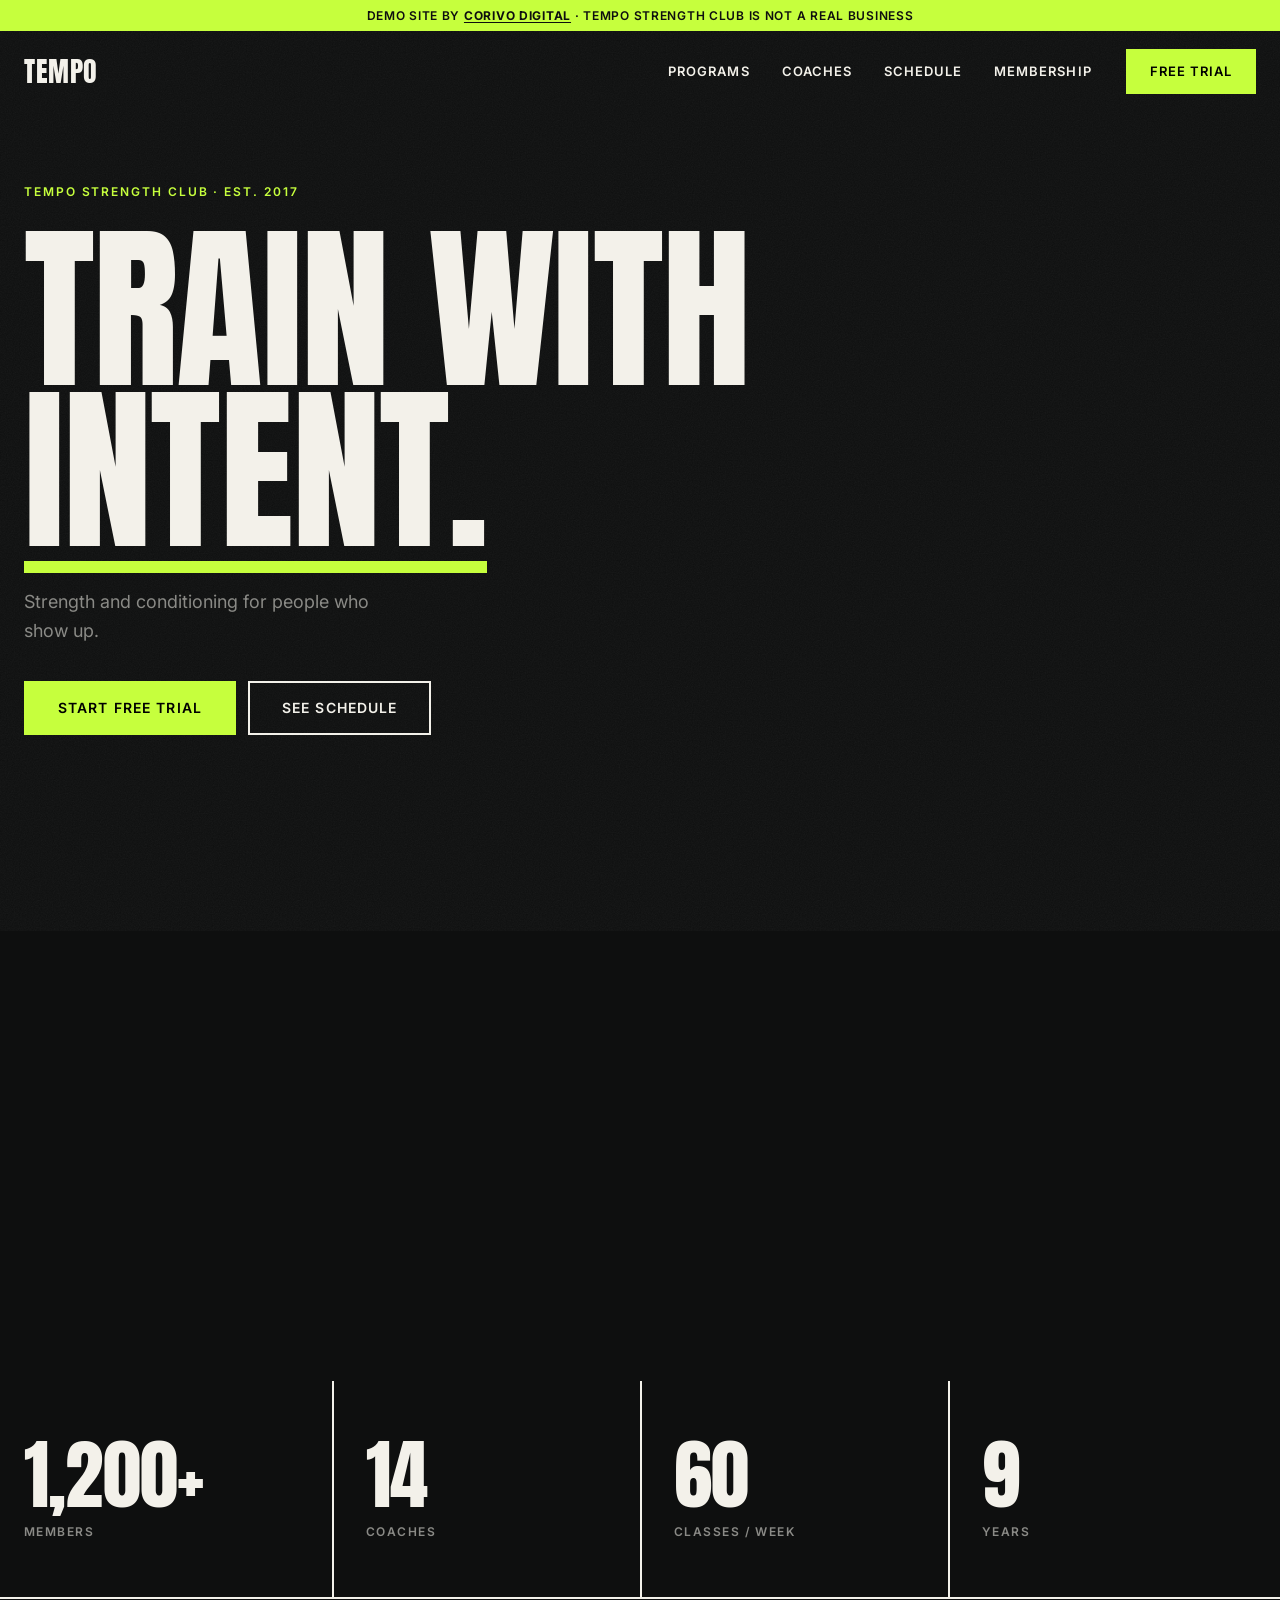
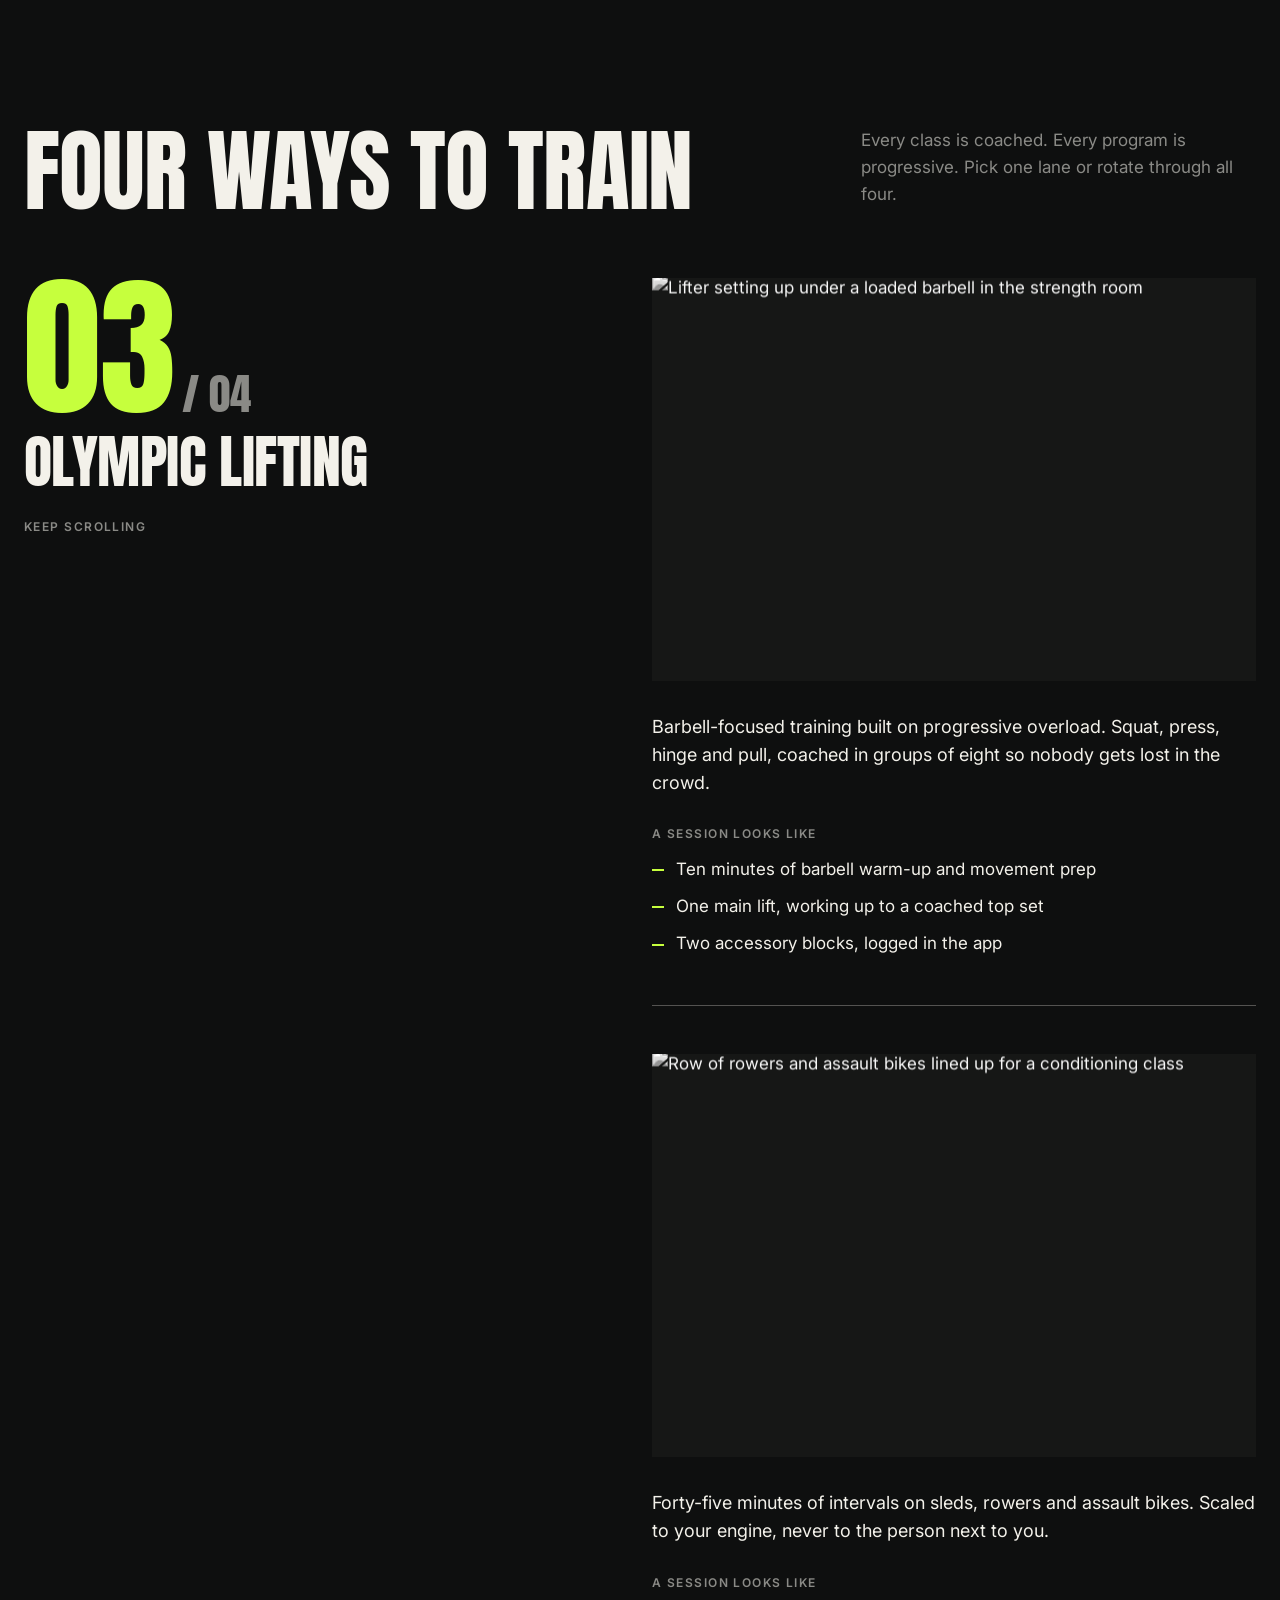
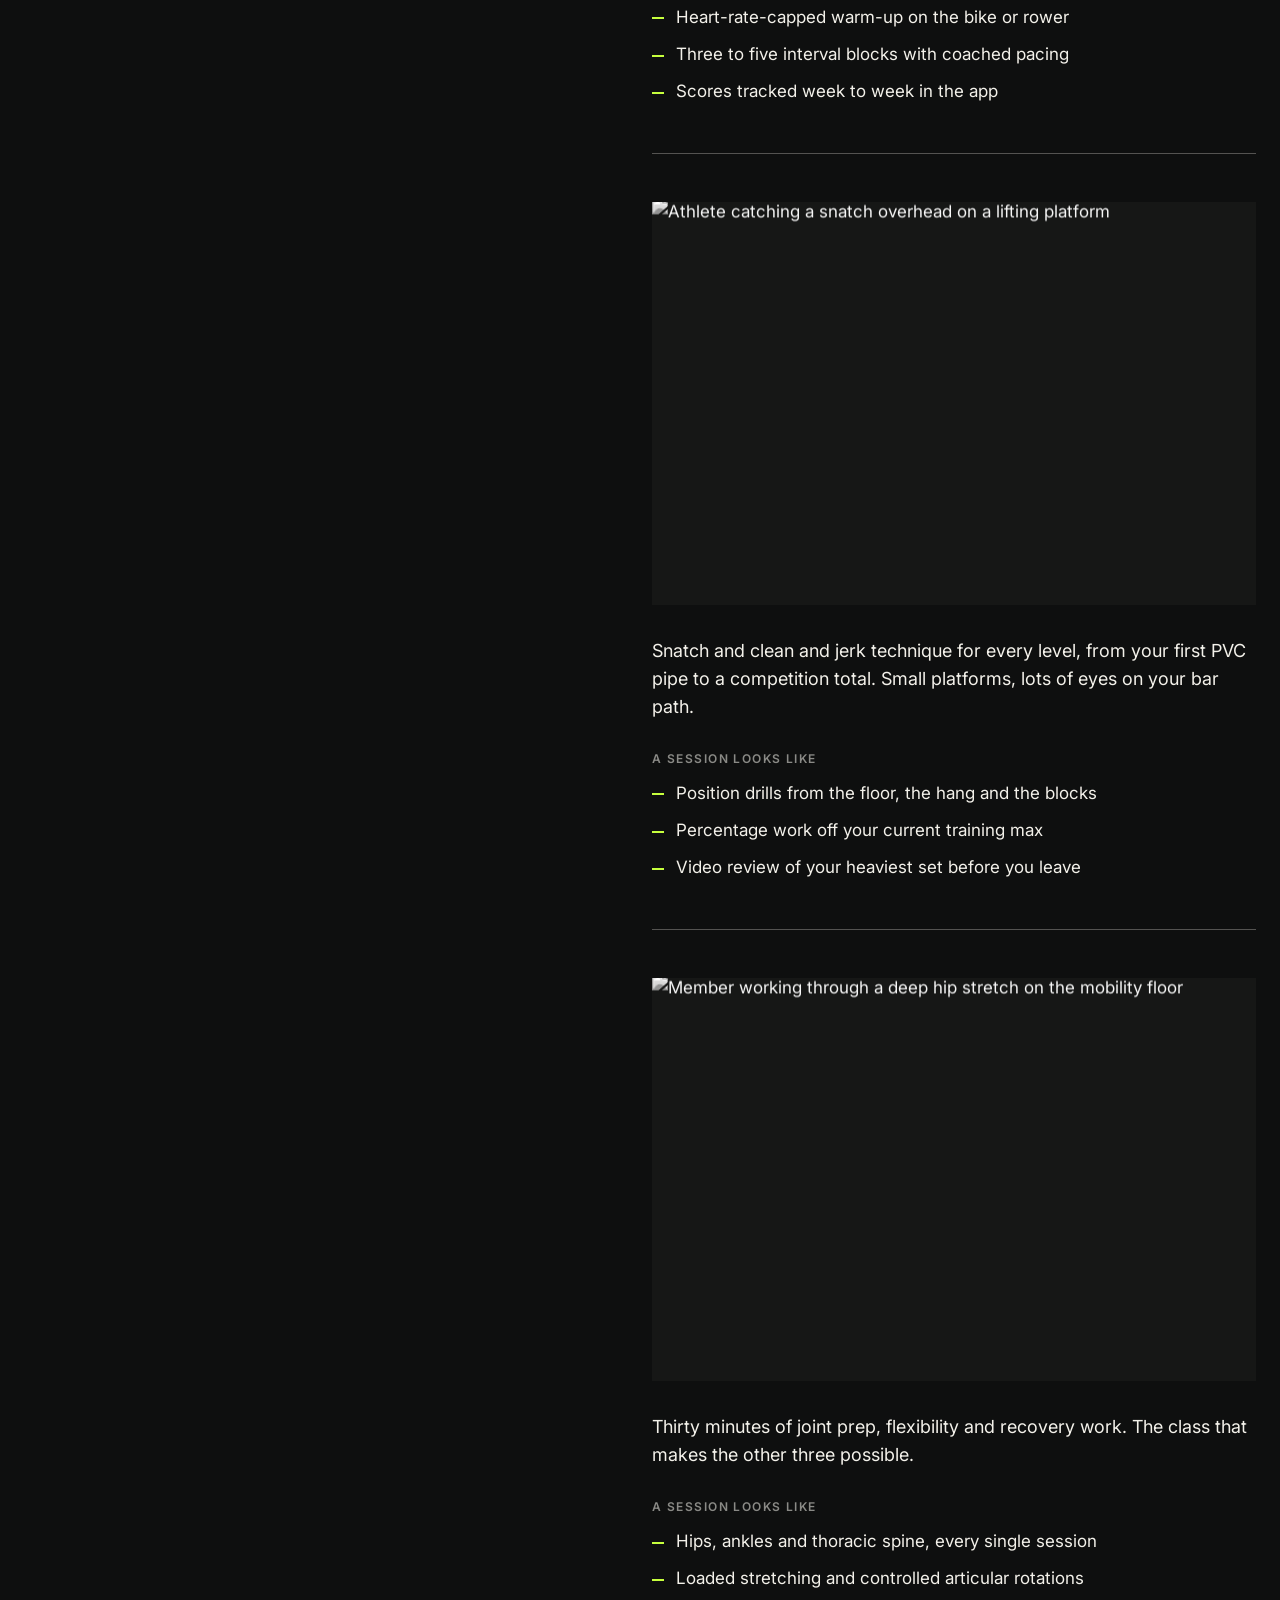
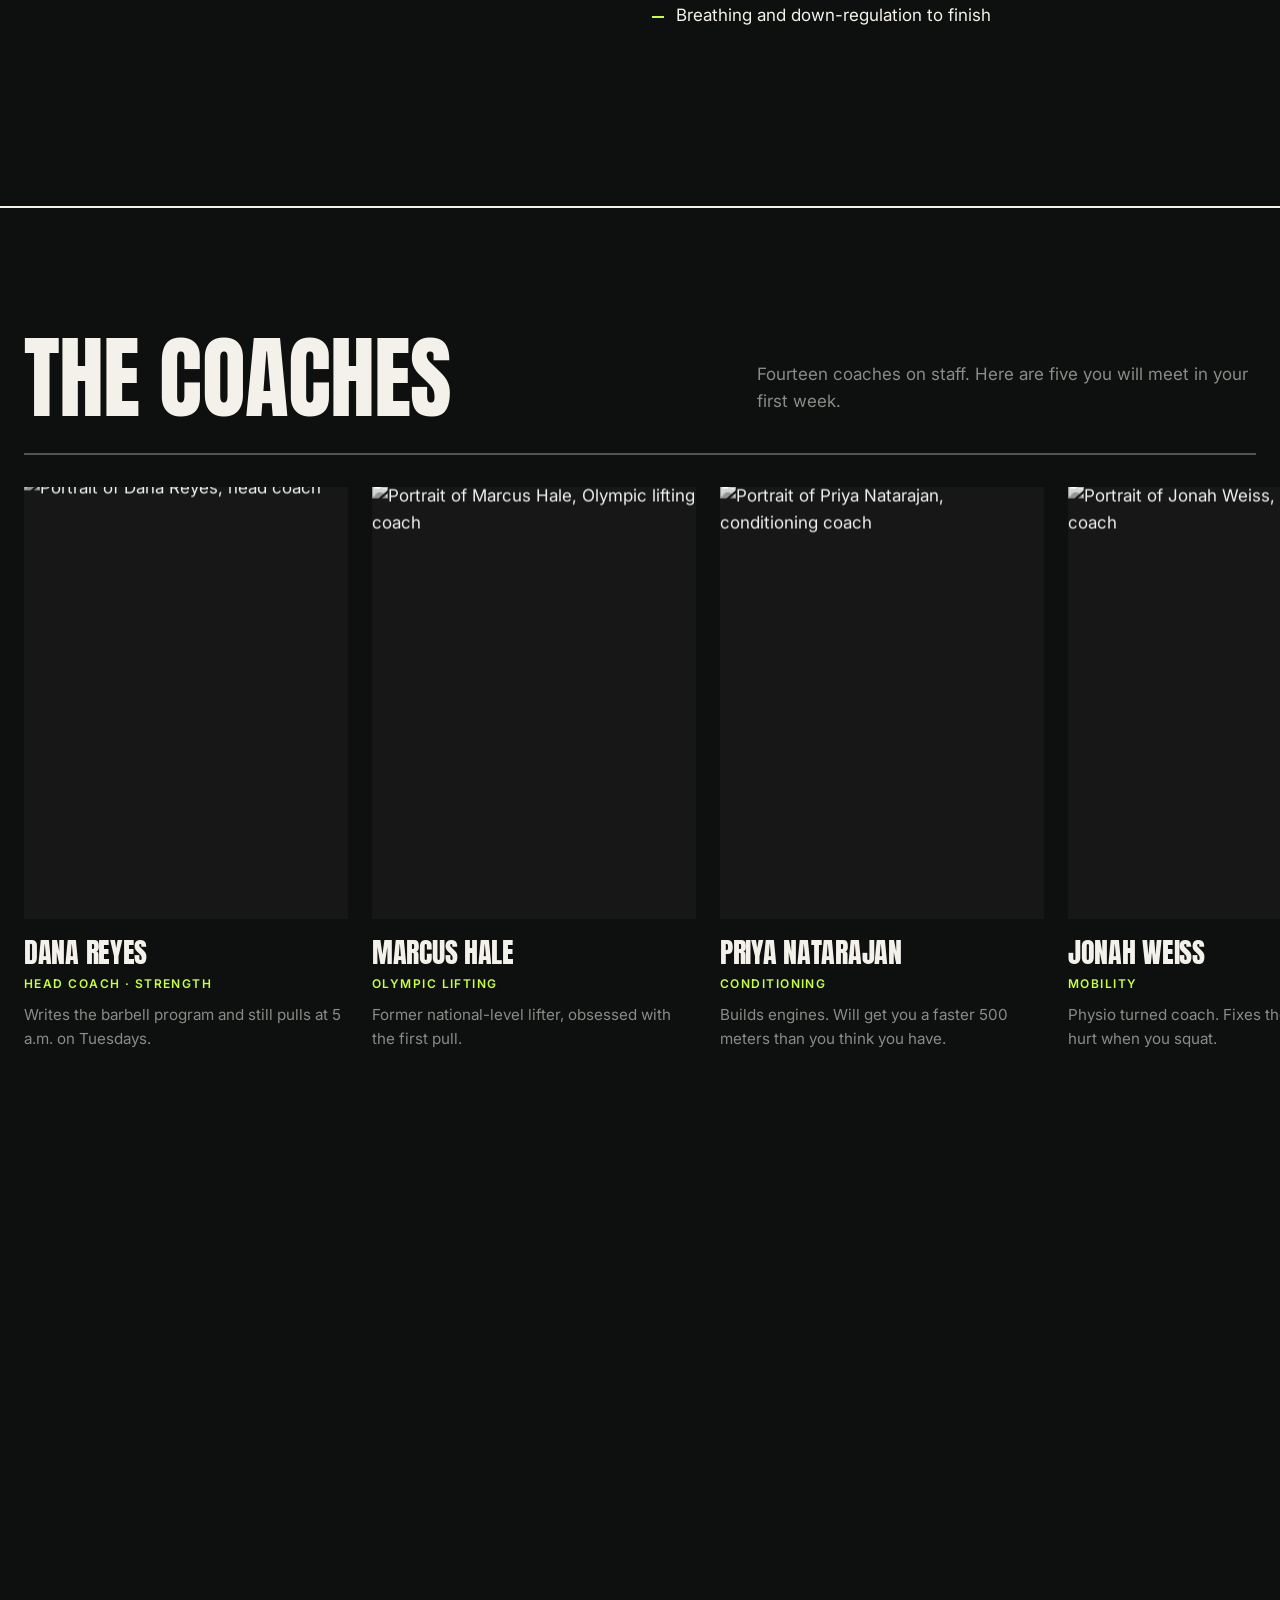
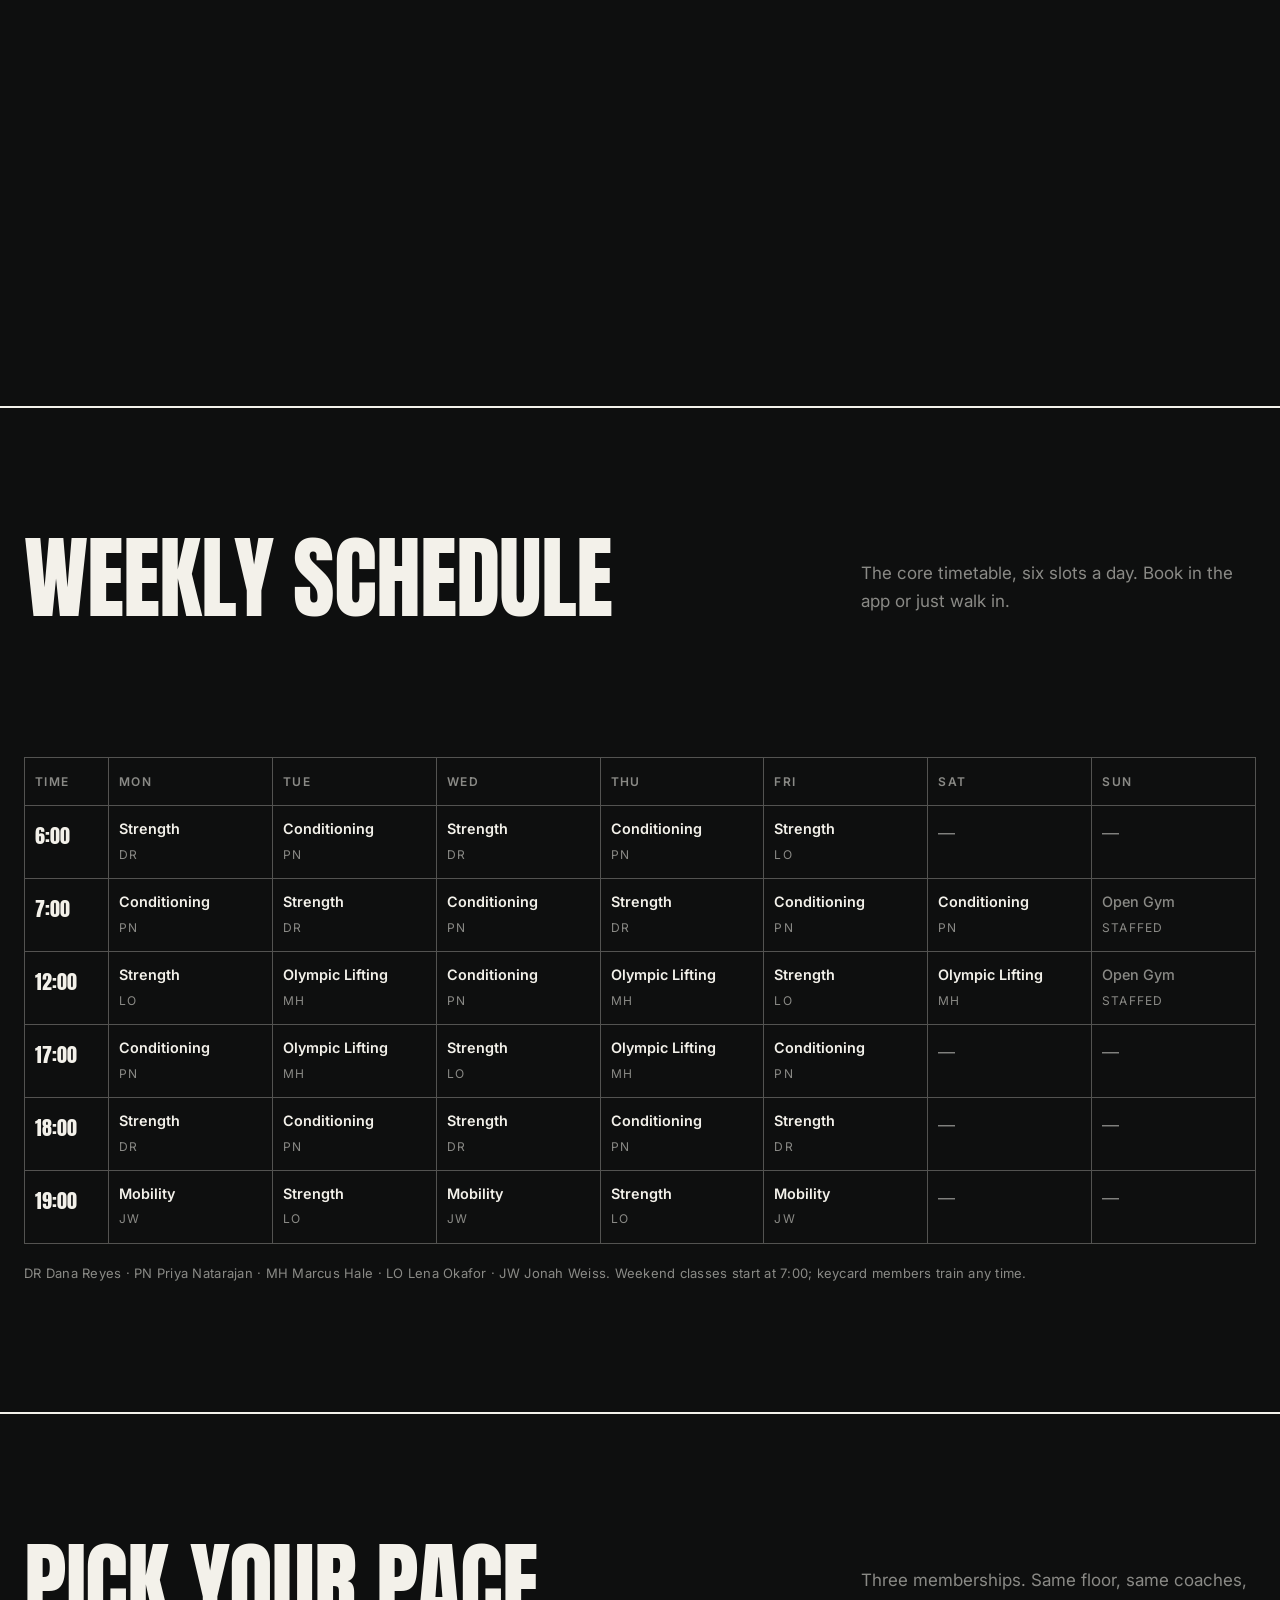
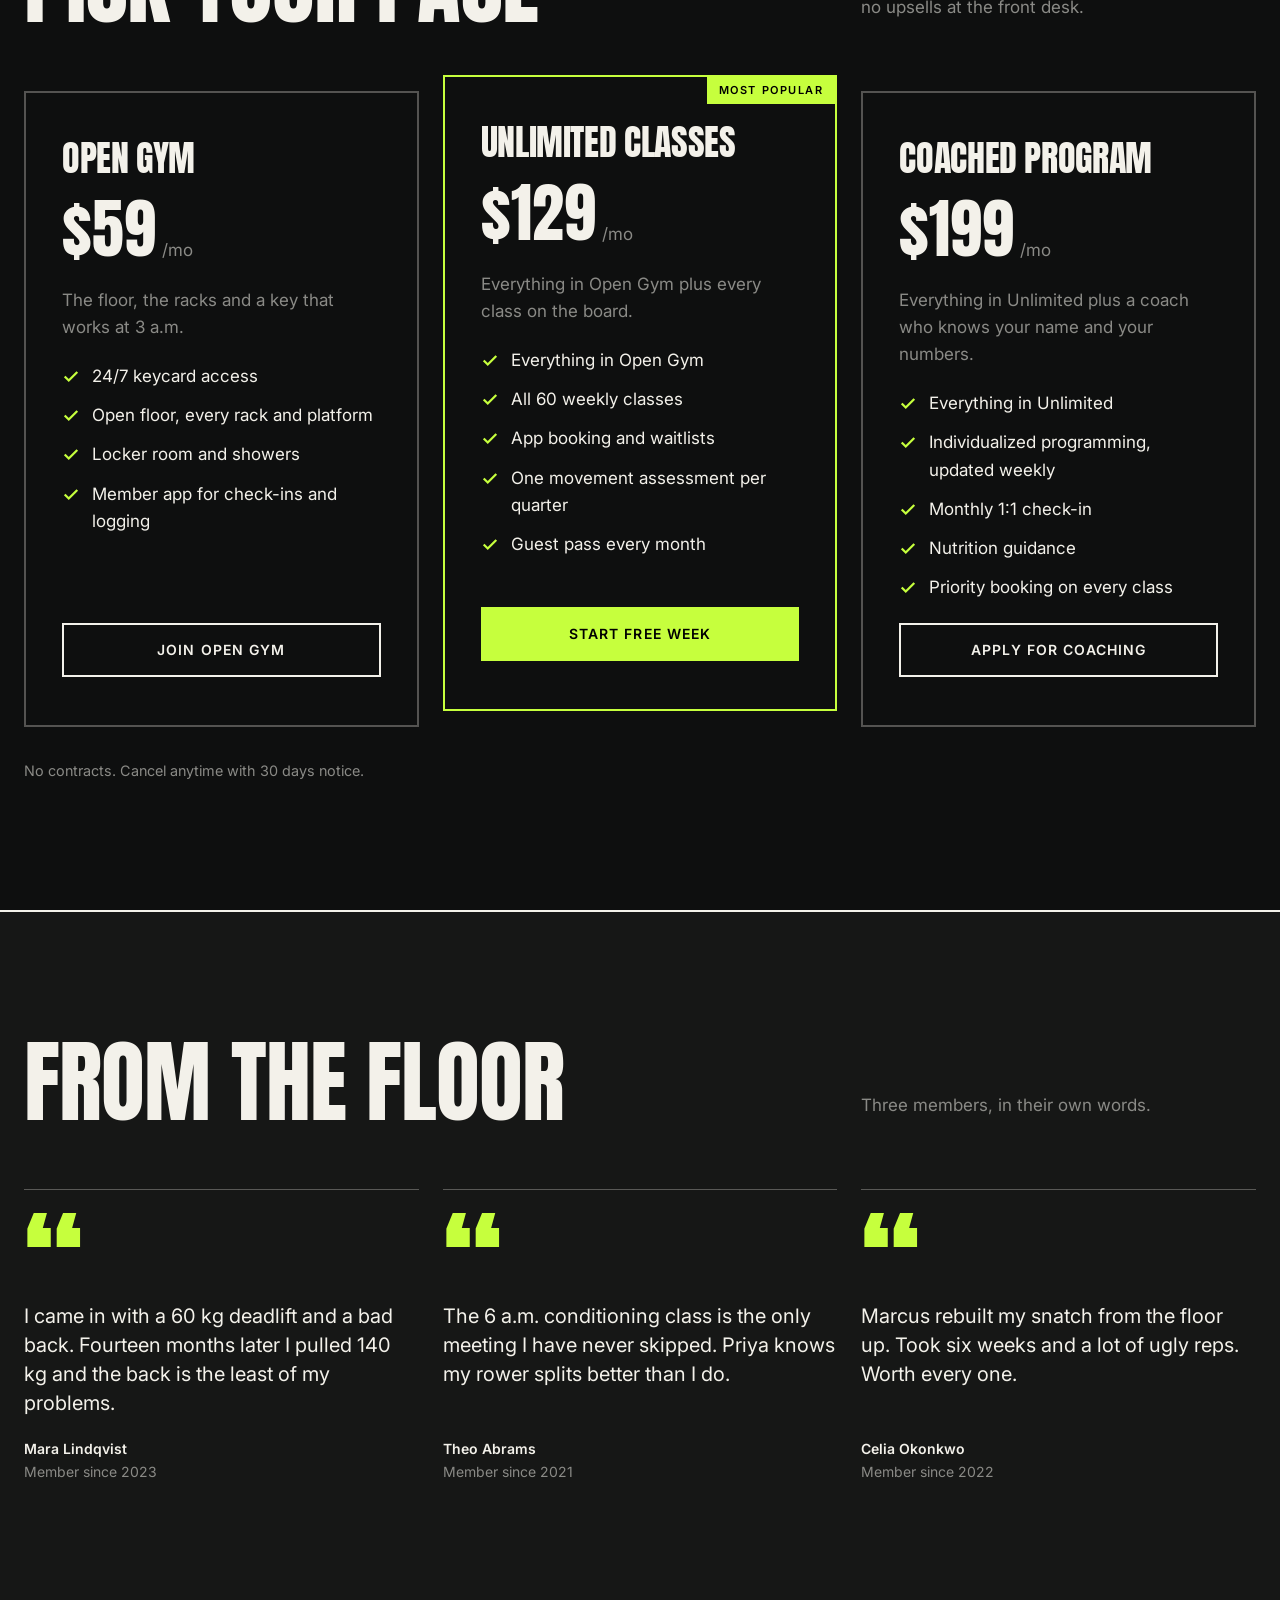
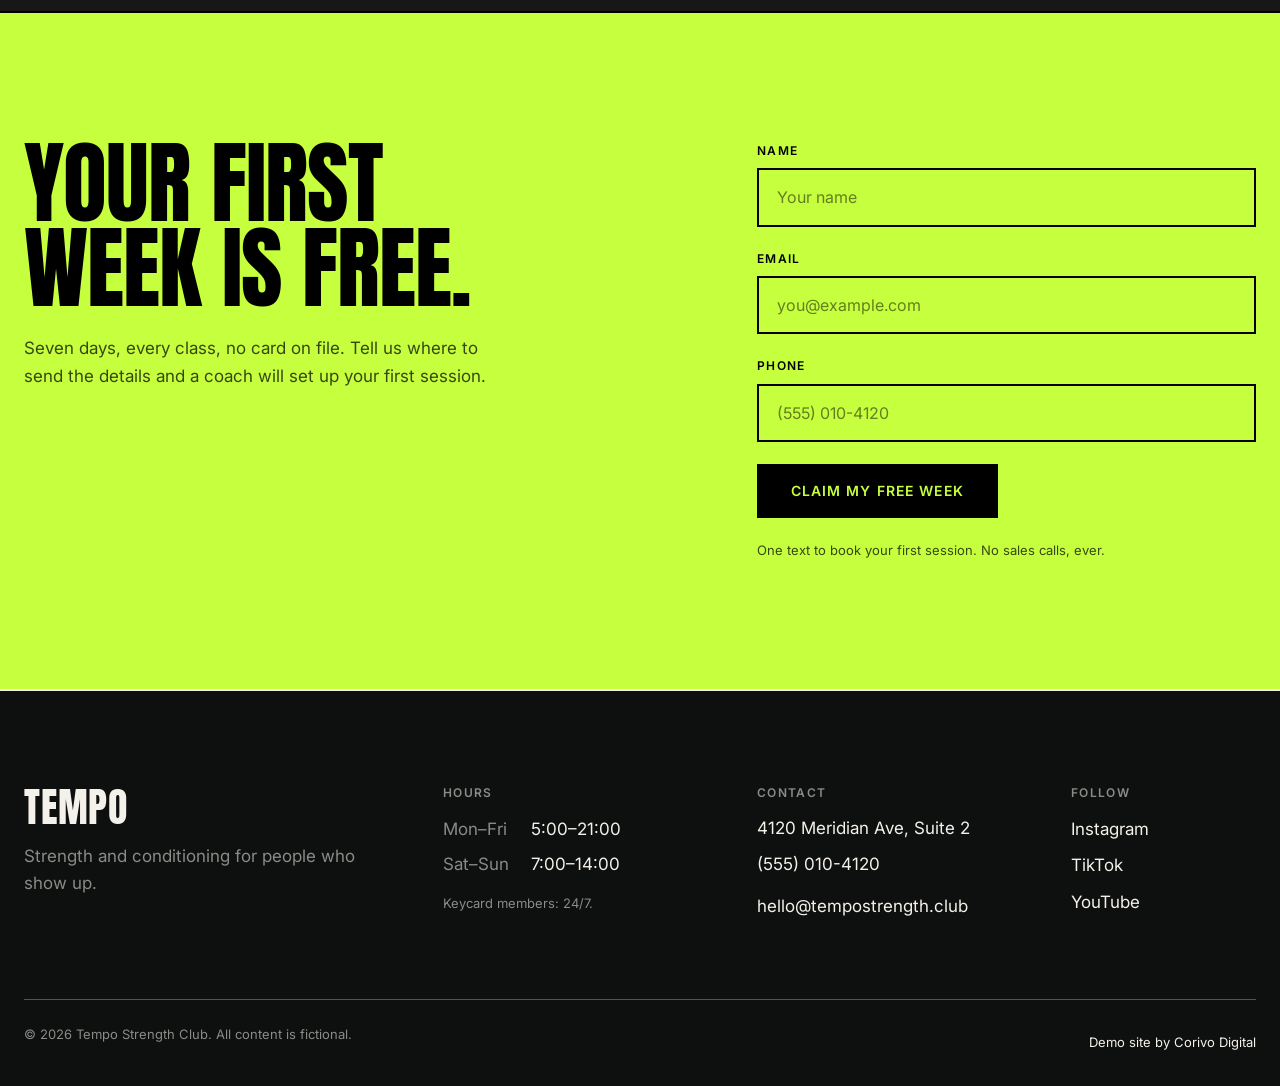
==== commit d86a6feb: "Add demo-site banner above the nav Add a full-width "Demo site by Corivo Digital" bar as the first e" ====
--- a/index.html
+++ b/index.html
@@ -30,7 +30,9 @@
   <script src="main.js" defer></script>
 </head>
 <body>
-  <div class="demo-banner">Demo site by <a href="https://corivodigital.com" target="_blank" rel="noopener">Corivo Digital</a> · Tempo Strength Club is not a real business</div>
+  <div class="demo-banner" role="note">
+    <p class="demo-banner__text">Demo site by <a class="demo-banner__link" href="https://corivodigital.com" target="_blank" rel="noopener">Corivo Digital</a> · Tempo Strength Club is not a real business</p>
+  </div>
   <a class="skip" href="#main">Skip to content</a>
   <div class="cursor" aria-hidden="true"></div>
 
--- a/styles.css
+++ b/styles.css
@@ -15,6 +15,9 @@
   --font-display: "Anton", Impact, "Arial Narrow Bold", sans-serif;
   --font-body: "Inter", system-ui, -apple-system, "Segoe UI", Roboto, sans-serif;
   --nav-h: 64px;
+  /* Demo banner height (measured by script); the nav sits below it until the page scrolls. */
+  --banner-h: 31px;
+  --nav-shift: var(--banner-h);
   --gutter: 24px;
   --max: 1440px;
   --section-pad: 72px;
@@ -342,39 +345,58 @@
 }
 
 /* --------------------------------------------------------------------------
-   Nav
+   Demo banner
    -------------------------------------------------------------------------- */
 
 .demo-banner {
+  width: 100%;
   padding: 8px var(--gutter);
   background: #C6FF3D;
   color: #0E0F0F;
+  text-align: center;
+}
+
+.demo-banner__text {
+  margin: 0;
+  font-family: var(--font-body);
   font-weight: 600;
   font-size: 12px;
-  line-height: 1.4;
+  line-height: 1.25;
   letter-spacing: 0.06em;
   text-transform: uppercase;
-  text-align: center;
-}
-
-.demo-banner a {
+}
+
+.demo-banner__link {
   color: inherit;
   font-weight: 700;
   text-decoration: underline;
   text-underline-offset: 2px;
 }
 
-/* Sticky with a negative bottom margin: overlays the hero like a fixed bar,
-   but sits below the demo banner at scroll position 0. */
+.demo-banner__link:hover,
+.demo-banner__link:focus-visible {
+  text-decoration-thickness: 2px;
+}
+
+.demo-banner__link:focus-visible {
+  outline: 2px solid #0E0F0F;
+  outline-offset: 2px;
+}
+
+/* --------------------------------------------------------------------------
+   Nav
+   -------------------------------------------------------------------------- */
+
 .nav {
-  position: sticky;
-  top: 0;
+  position: fixed;
+  inset: 0 0 auto 0;
   z-index: 100;
-  margin-bottom: calc(-1 * var(--nav-h));
   min-height: var(--nav-h);
   display: flex;
   align-items: center;
   background: transparent;
+  /* Pushed below the demo banner at the top of the page; script shrinks the shift as the banner scrolls away. */
+  transform: translateY(var(--nav-shift));
   transition: background-color 0.4s, box-shadow 0.4s;
 }
 
@@ -497,7 +519,7 @@
   html:not(.js) .nav {
     position: sticky;
     top: 0;
-    margin-bottom: 0;
+    transform: none;
   }
 
   html:not(.js) .hero__content {
@@ -538,7 +560,7 @@
   display: flex;
   flex-direction: column;
   justify-content: safe center;
-  padding: calc(var(--nav-h) + 16px) var(--gutter) 32px;
+  padding: calc(var(--nav-h) + var(--nav-shift) + 16px) var(--gutter) 32px;
   background: var(--bg);
   opacity: 0;
   visibility: hidden;
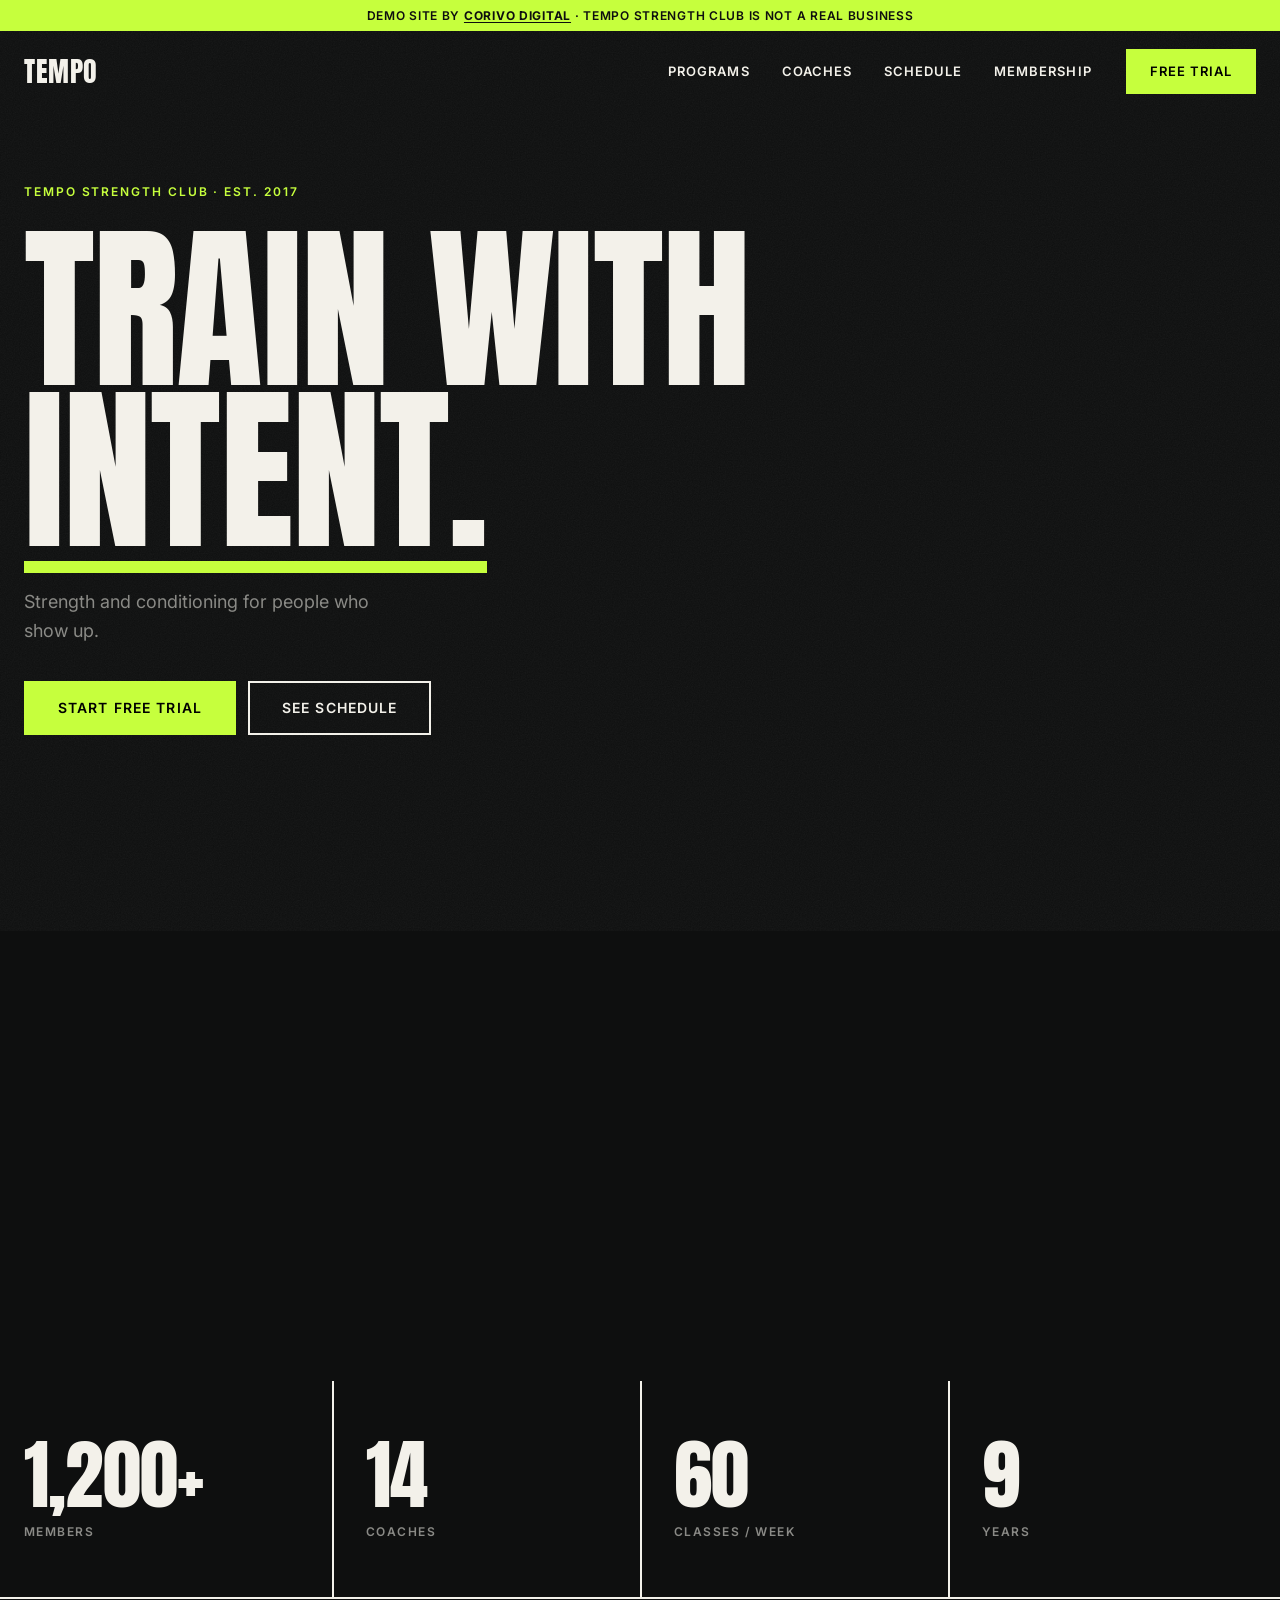
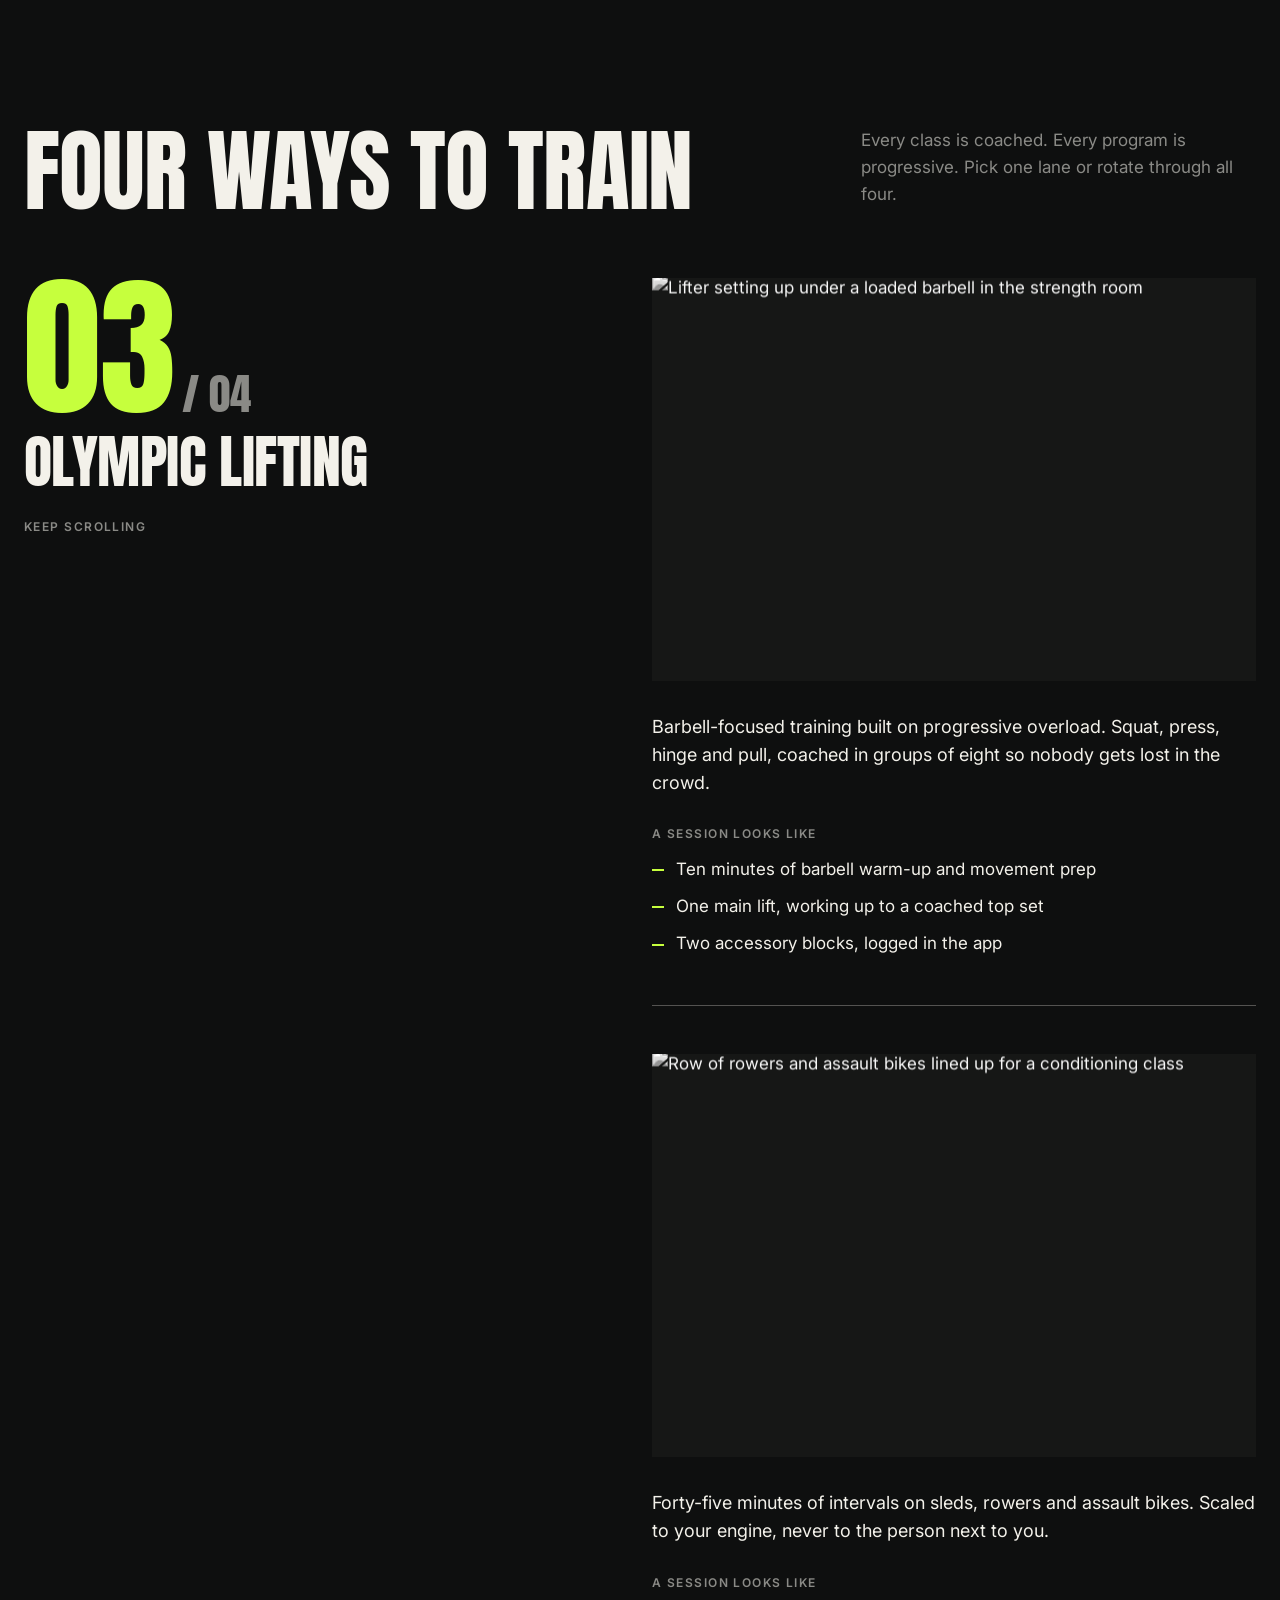
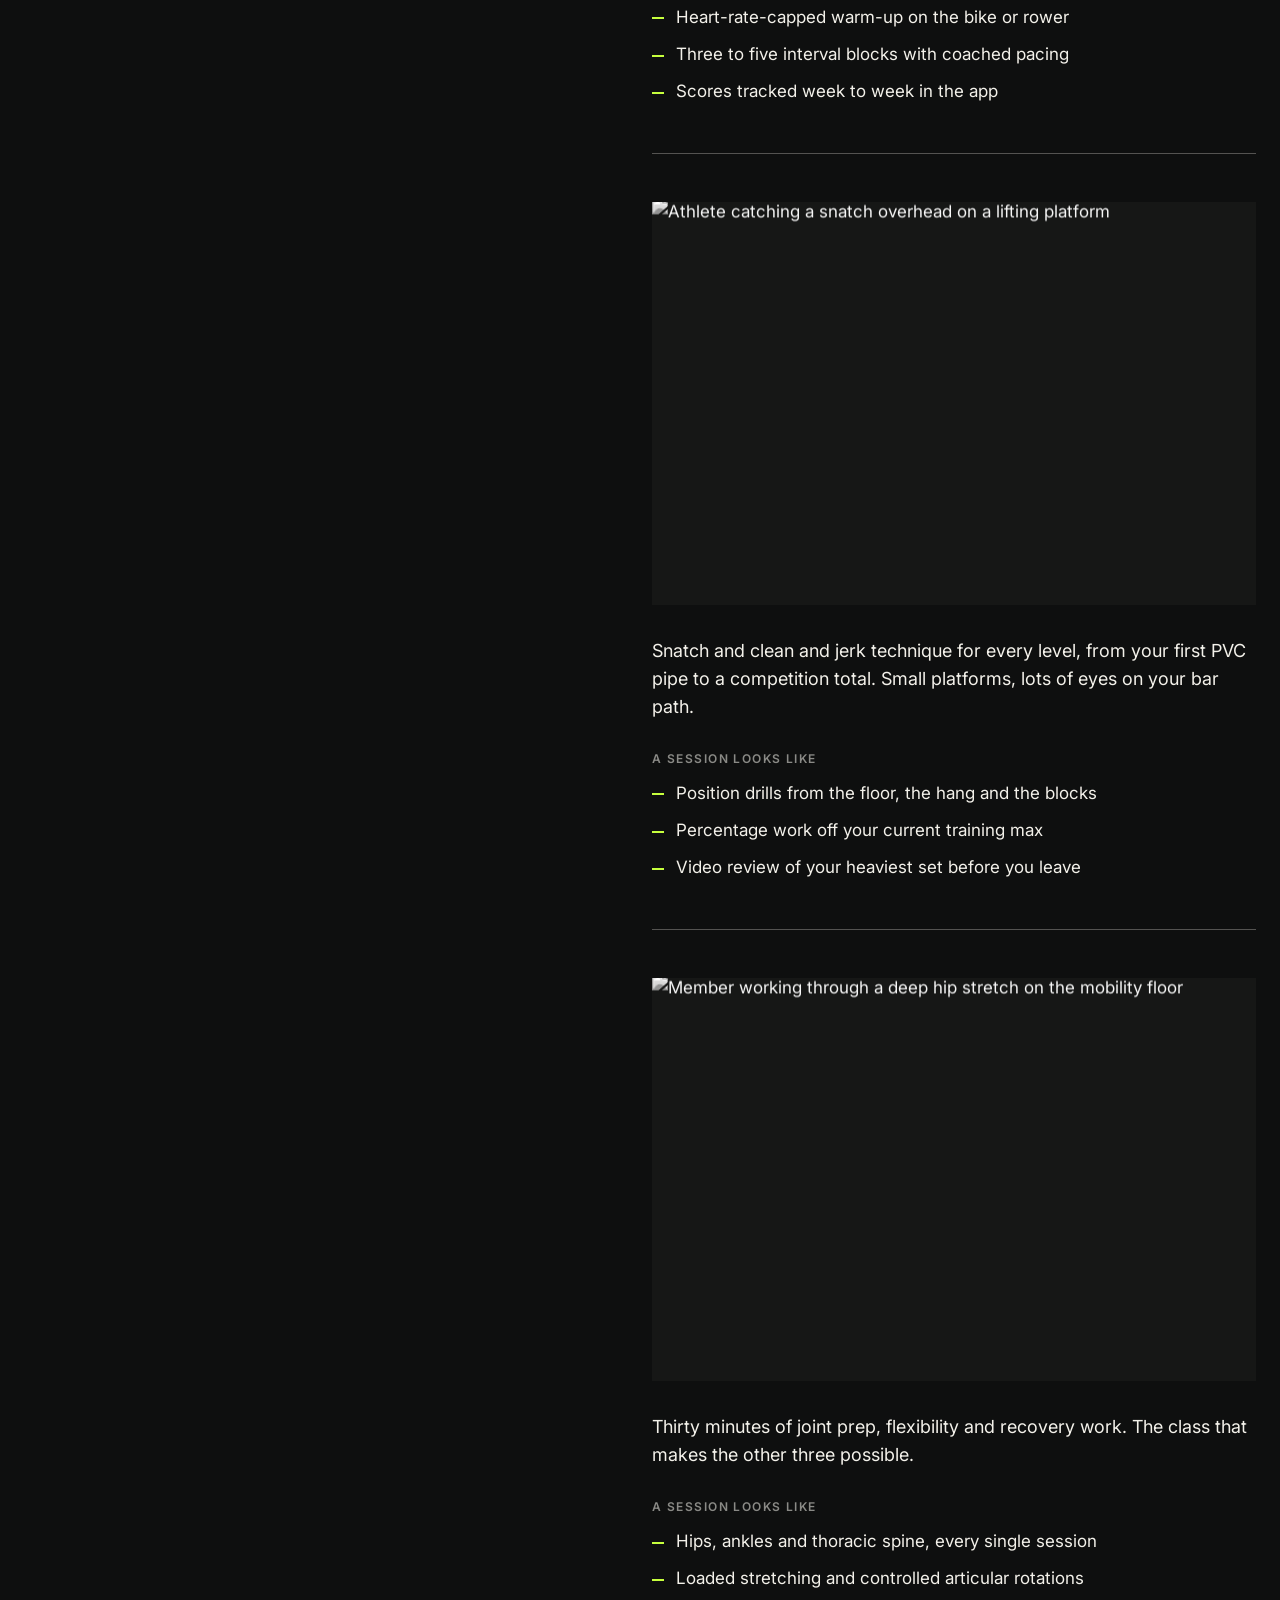
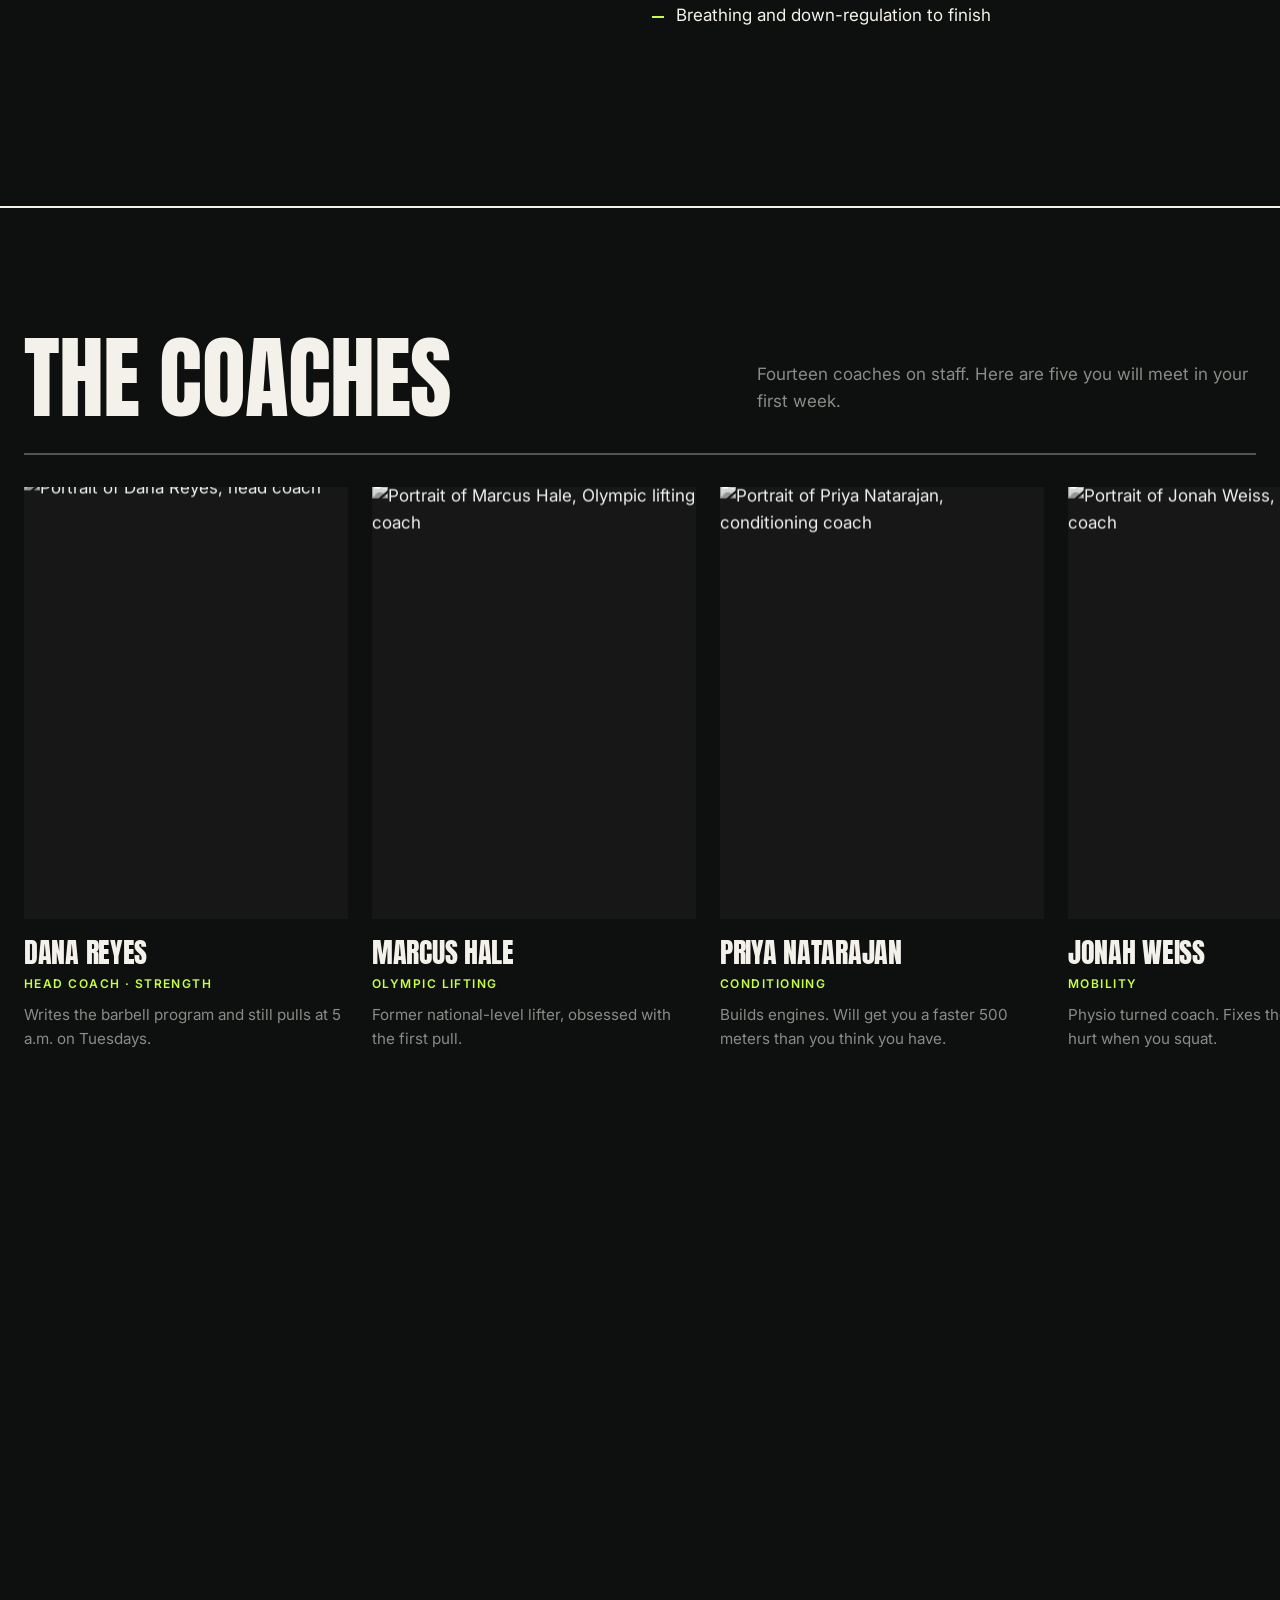
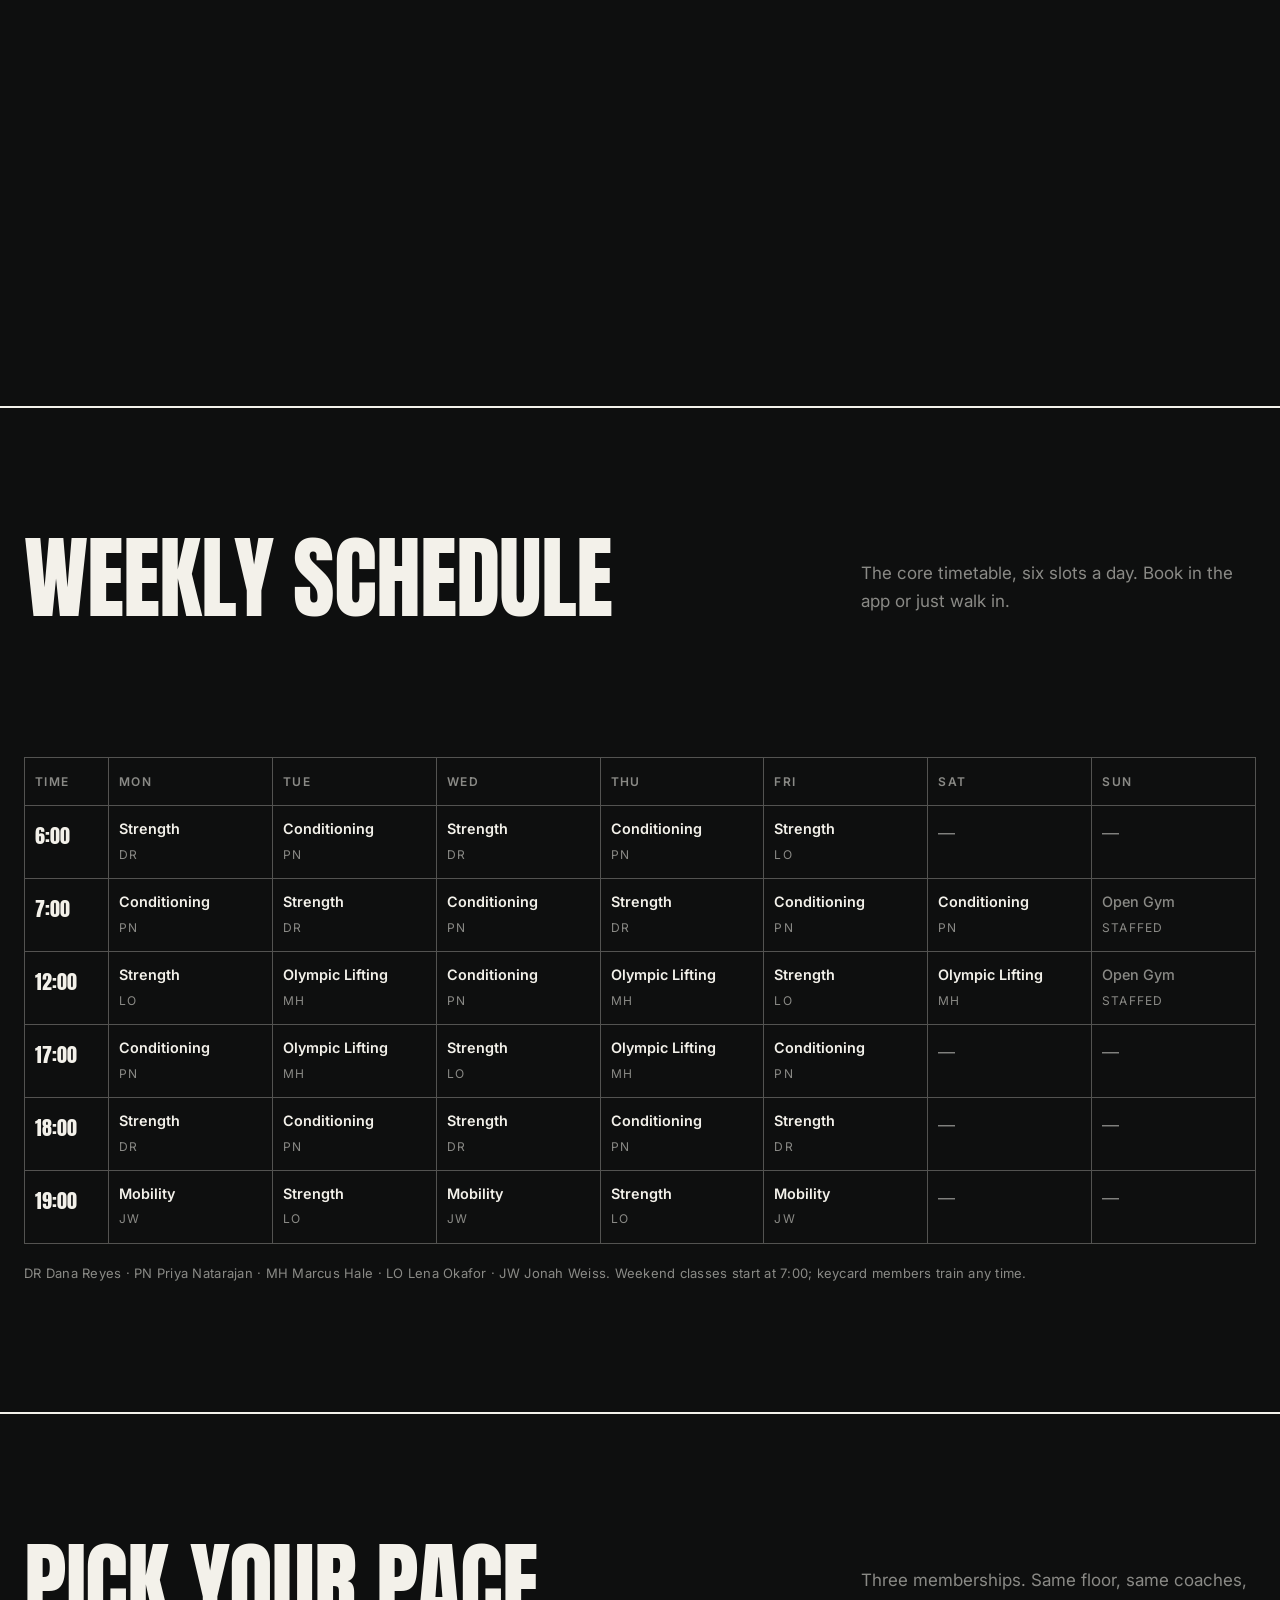
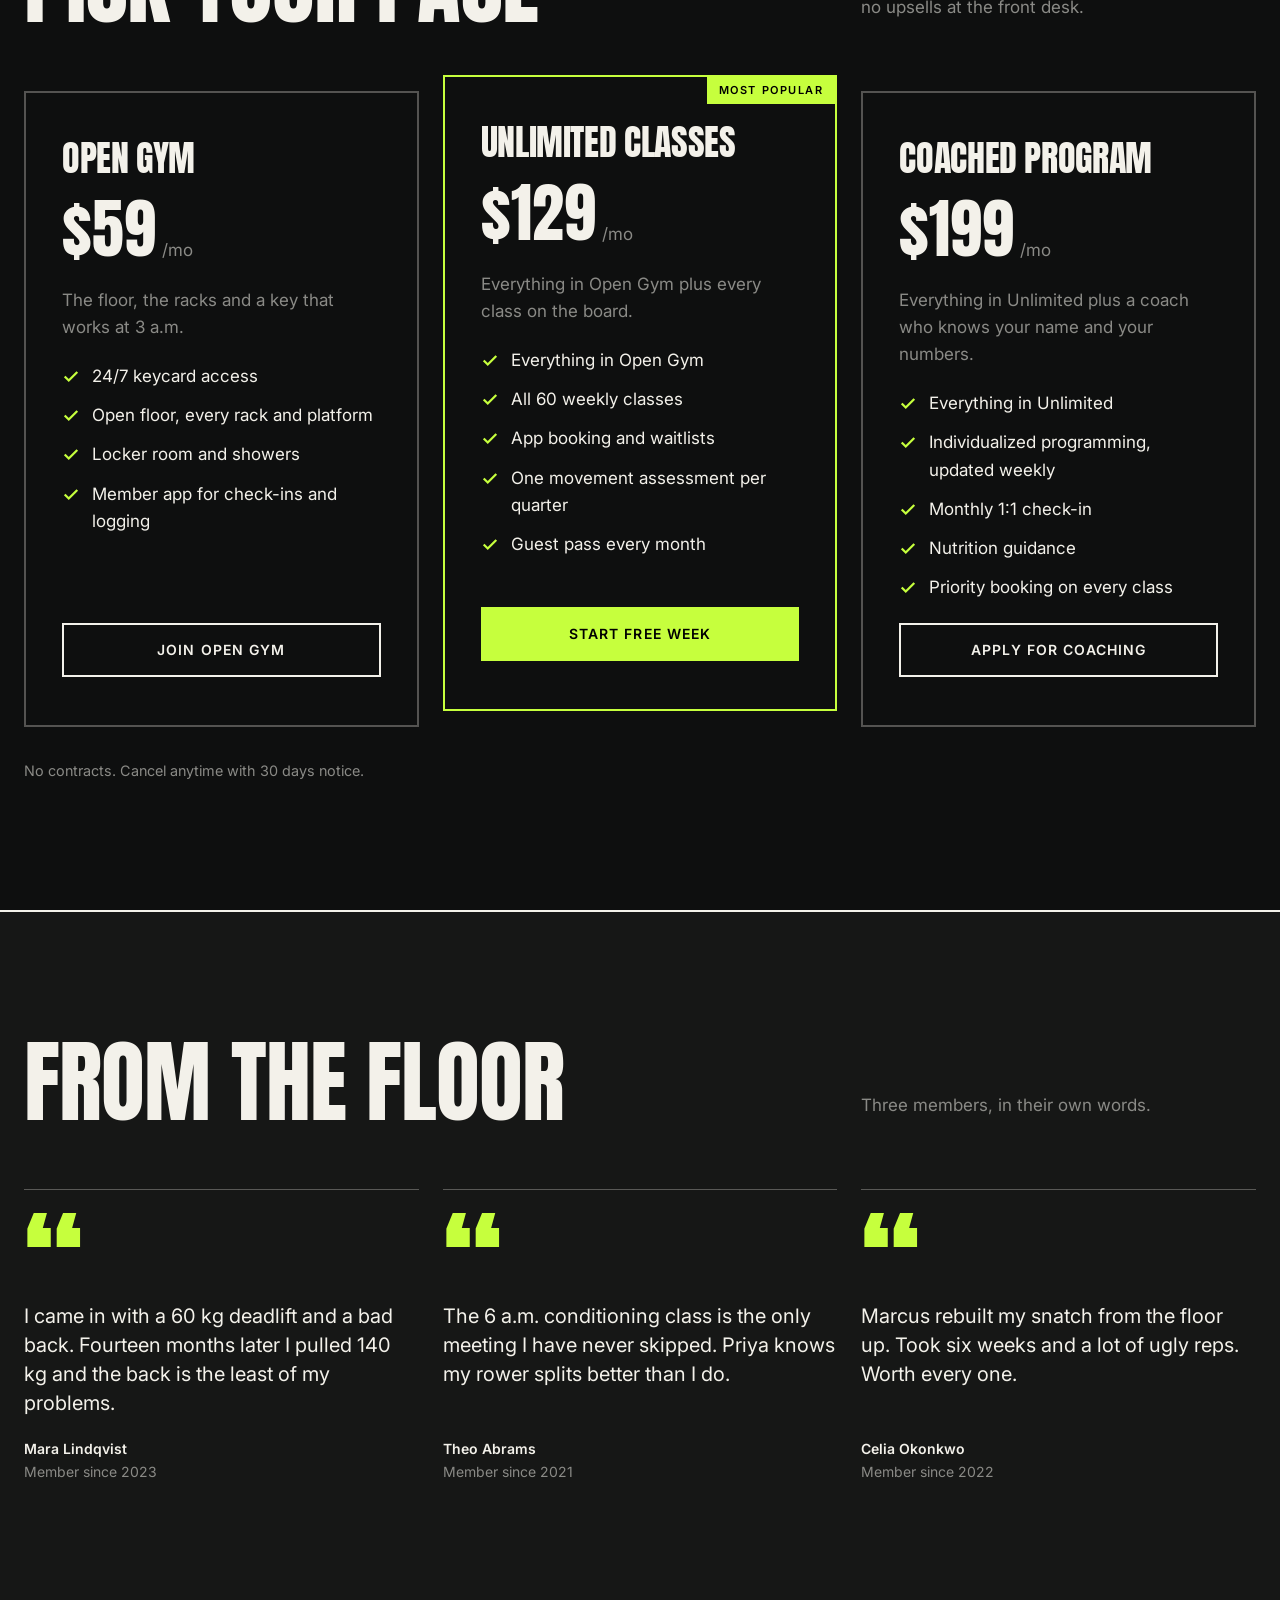
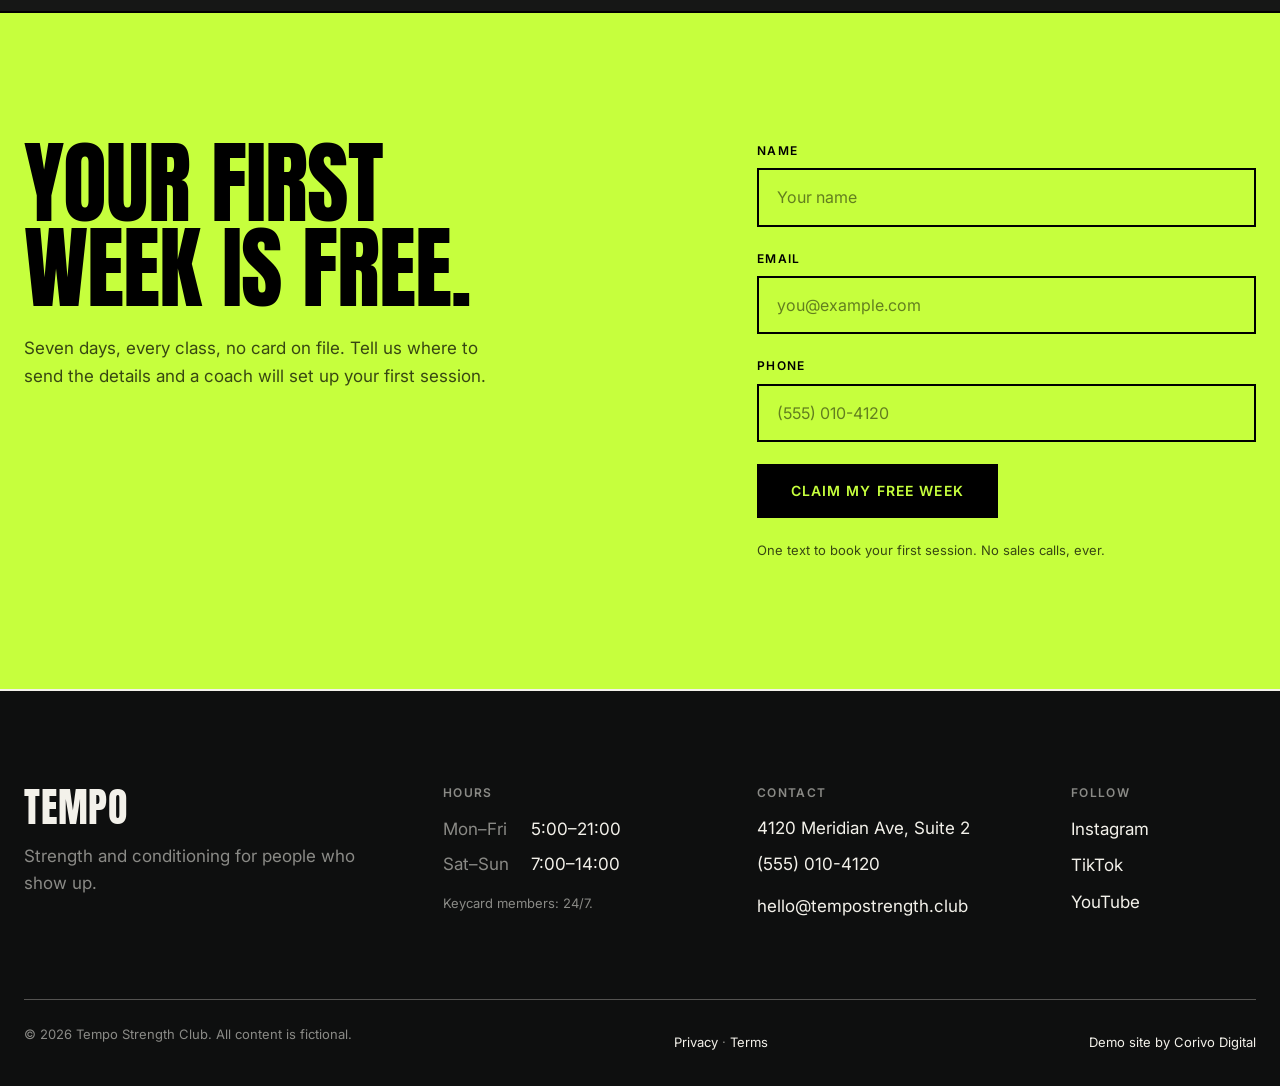
==== commit 8de5de9c: "Add launch basics Add privacy, terms, 404, robots.txt and sitemap.xml. Add canonical tags and absolu" ====
--- a/index.html
+++ b/index.html
@@ -5,20 +5,20 @@
   <meta name="viewport" content="width=device-width, initial-scale=1">
   <title>Tempo Strength Club — Strength &amp; Conditioning</title>
   <meta name="description" content="Your first week is free. Coached strength, conditioning, Olympic lifting and mobility, 60 classes a week, for people who show up.">
+  <link rel="canonical" href="https://tempo.corivodigital.com/">
   <meta name="theme-color" content="#0E0F0F">
   <meta property="og:type" content="website">
   <meta property="og:site_name" content="Tempo Strength Club">
   <meta property="og:title" content="Tempo Strength Club — Strength &amp; Conditioning">
   <meta property="og:description" content="Coached strength and conditioning for people who show up. 4 programs, 14 coaches, 60 classes a week. Your first week is free.">
-  <!-- Make og:url, og:image and twitter:image absolute once the site has a domain. -->
-  <meta property="og:url" content="/">
-  <meta property="og:image" content="/og-image.png">
+  <meta property="og:url" content="https://tempo.corivodigital.com/">
+  <meta property="og:image" content="https://tempo.corivodigital.com/og-image.png">
   <meta property="og:image:width" content="1200">
   <meta property="og:image:height" content="630">
   <meta name="twitter:card" content="summary_large_image">
   <meta name="twitter:title" content="Tempo Strength Club — Strength &amp; Conditioning">
   <meta name="twitter:description" content="Coached strength and conditioning for people who show up. Your first week is free.">
-  <meta name="twitter:image" content="/og-image.png">
+  <meta name="twitter:image" content="https://tempo.corivodigital.com/og-image.png">
   <link rel="icon" href="favicon.svg" type="image/svg+xml">
   <link rel="preconnect" href="https://fonts.googleapis.com">
   <link rel="preconnect" href="https://fonts.gstatic.com" crossorigin>
@@ -30,10 +30,10 @@
   <script src="main.js" defer></script>
 </head>
 <body>
-  <div class="demo-banner" role="note">
+  <a class="skip" href="#main">Skip to content</a>
+  <aside class="demo-banner" aria-label="Demo notice">
     <p class="demo-banner__text">Demo site by <a class="demo-banner__link" href="https://corivodigital.com" target="_blank" rel="noopener">Corivo Digital</a> · Tempo Strength Club is not a real business</p>
-  </div>
-  <a class="skip" href="#main">Skip to content</a>
+  </aside>
   <div class="cursor" aria-hidden="true"></div>
 
   <header class="nav" id="top">
@@ -483,6 +483,7 @@
       </div>
       <div class="footer__bottom">
         <p>© 2026 Tempo Strength Club. All content is fictional.</p>
+        <p><a href="privacy.html">Privacy</a> · <a href="terms.html">Terms</a></p>
         <p><a href="https://corivodigital.com" target="_blank" rel="noopener">Demo site by Corivo Digital</a></p>
       </div>
     </div>
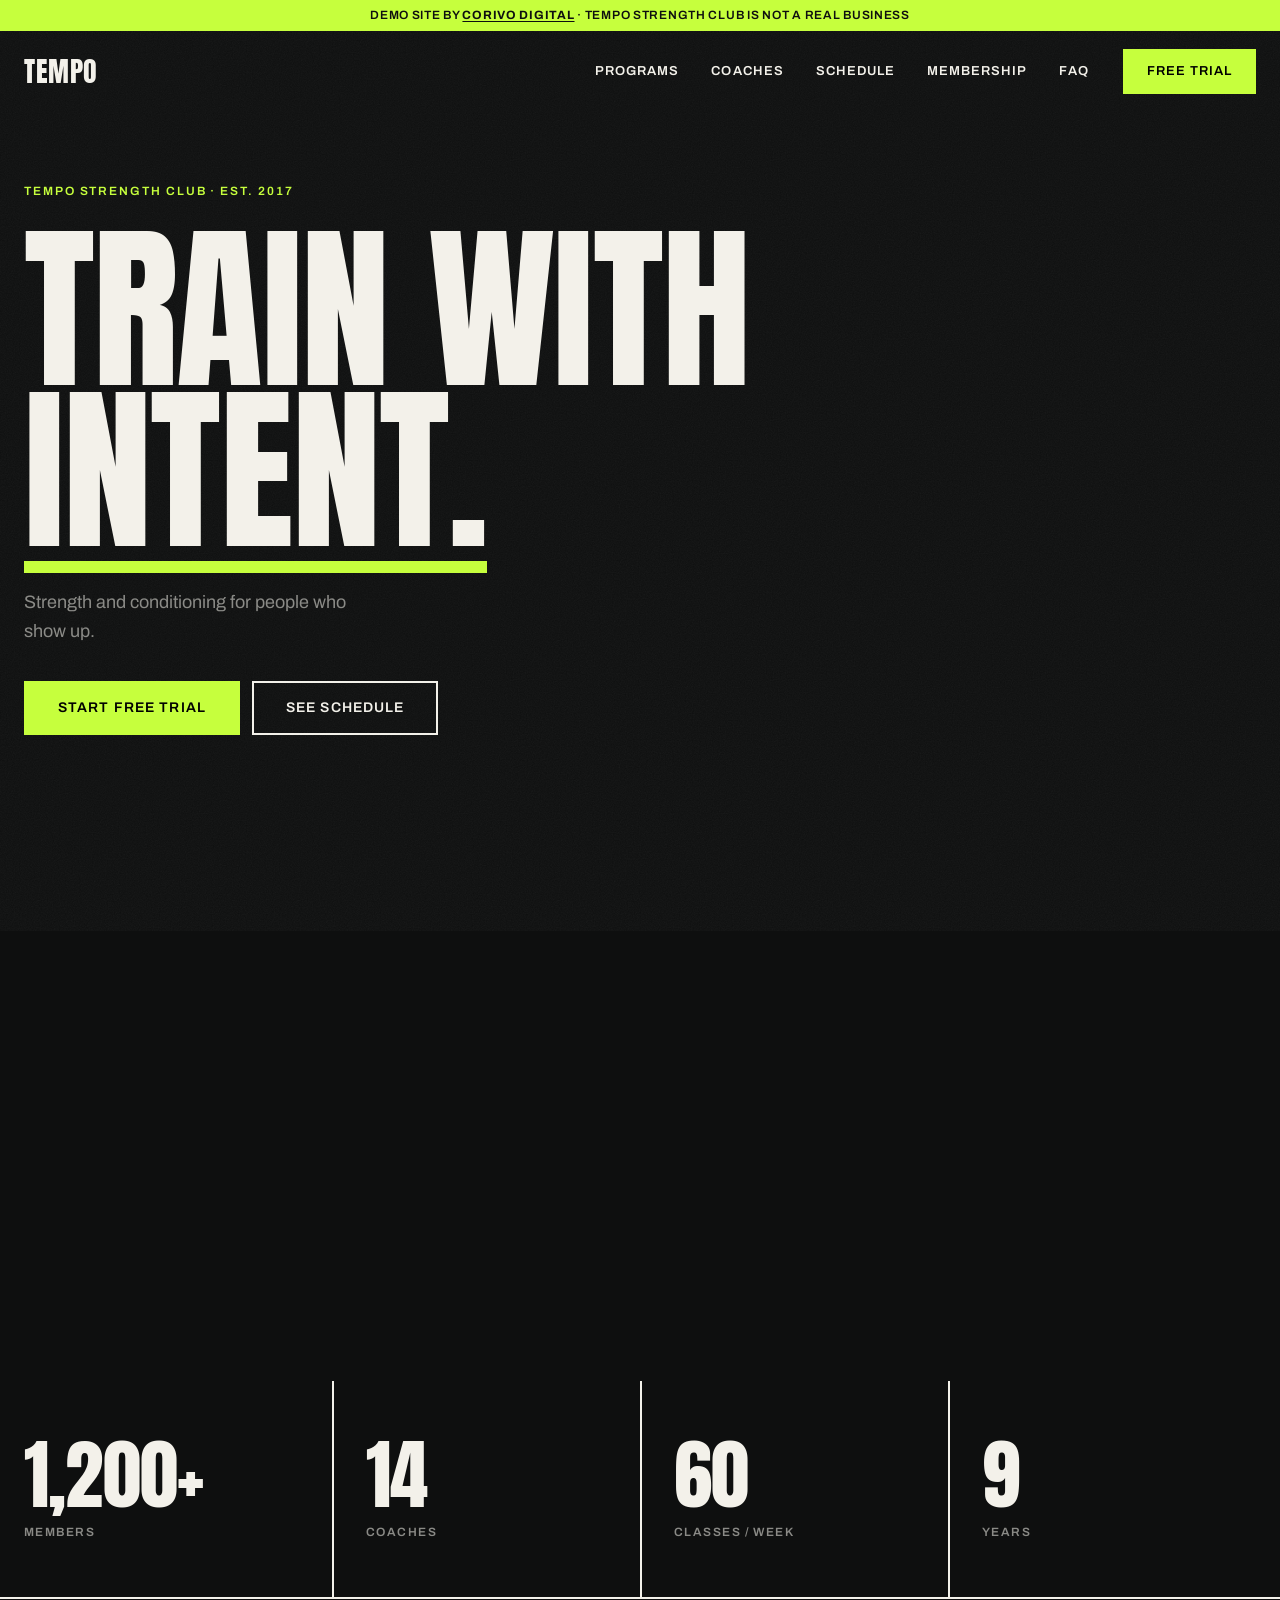
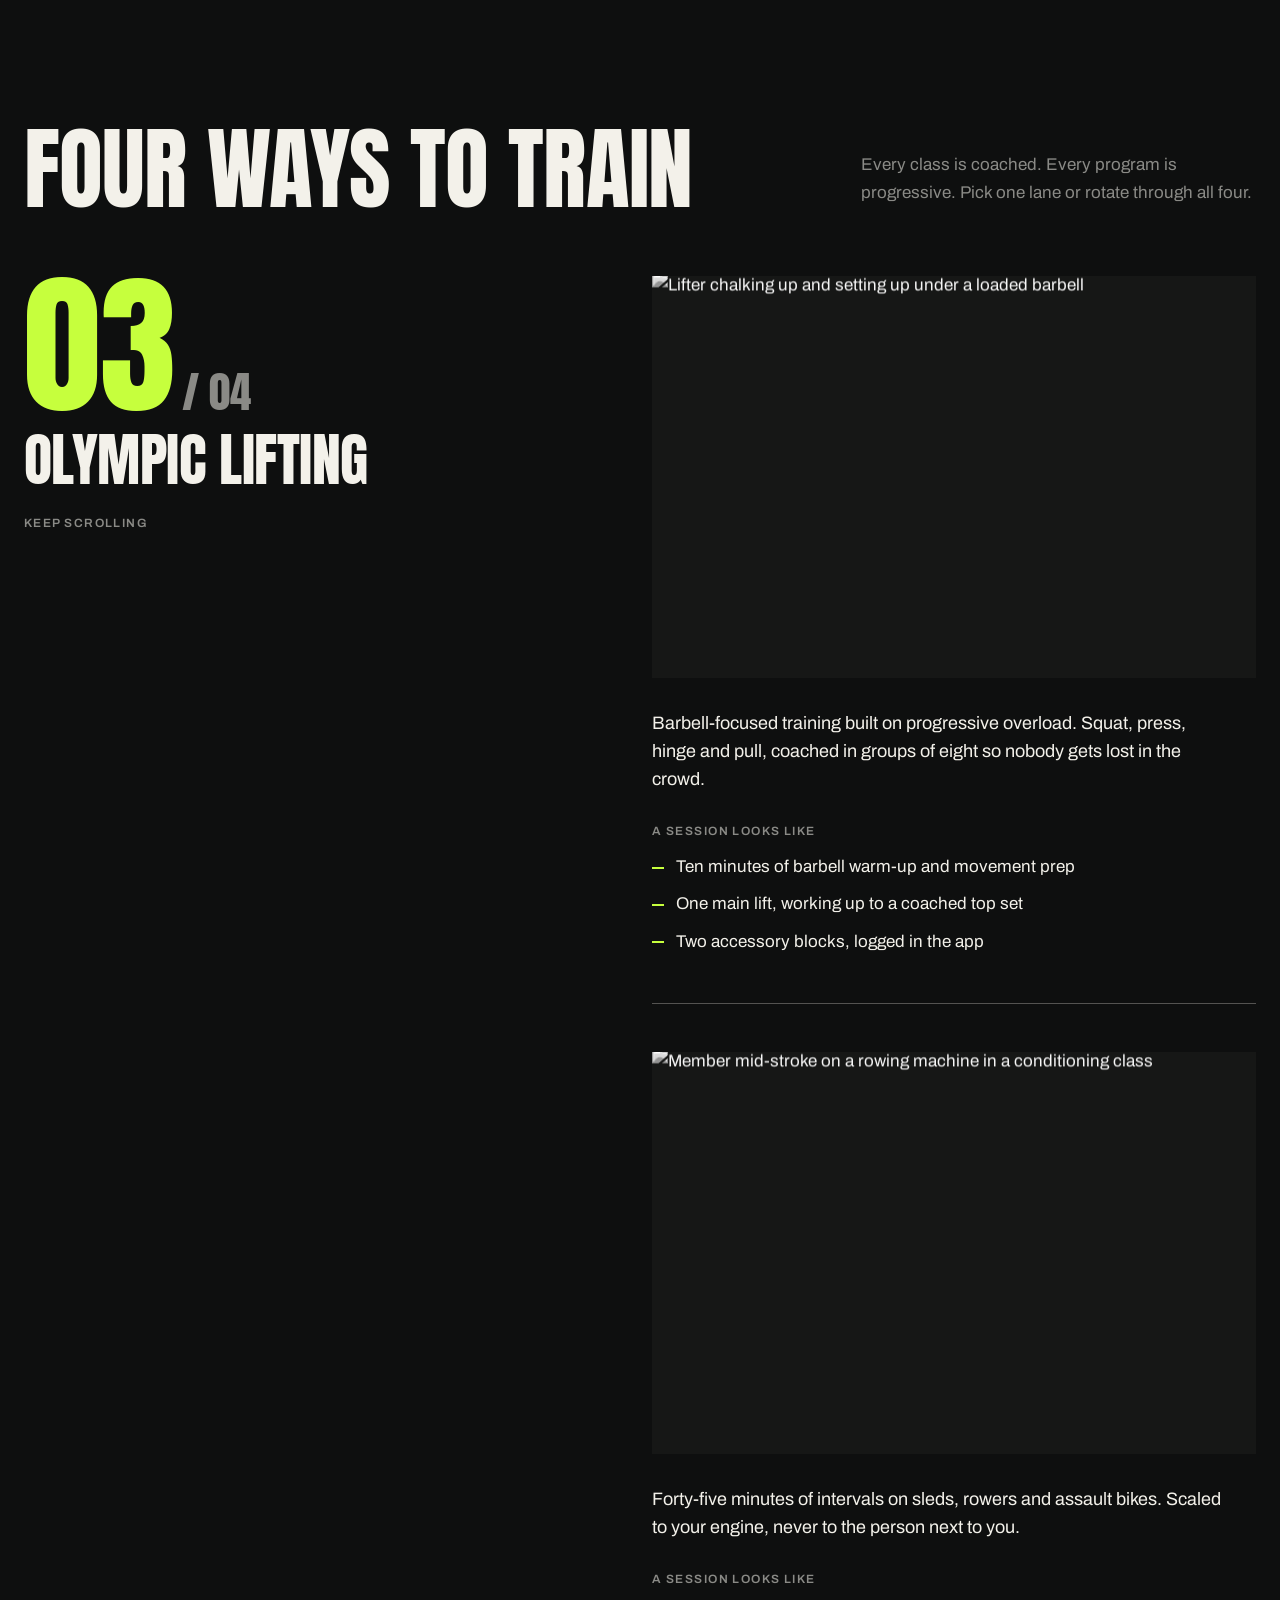
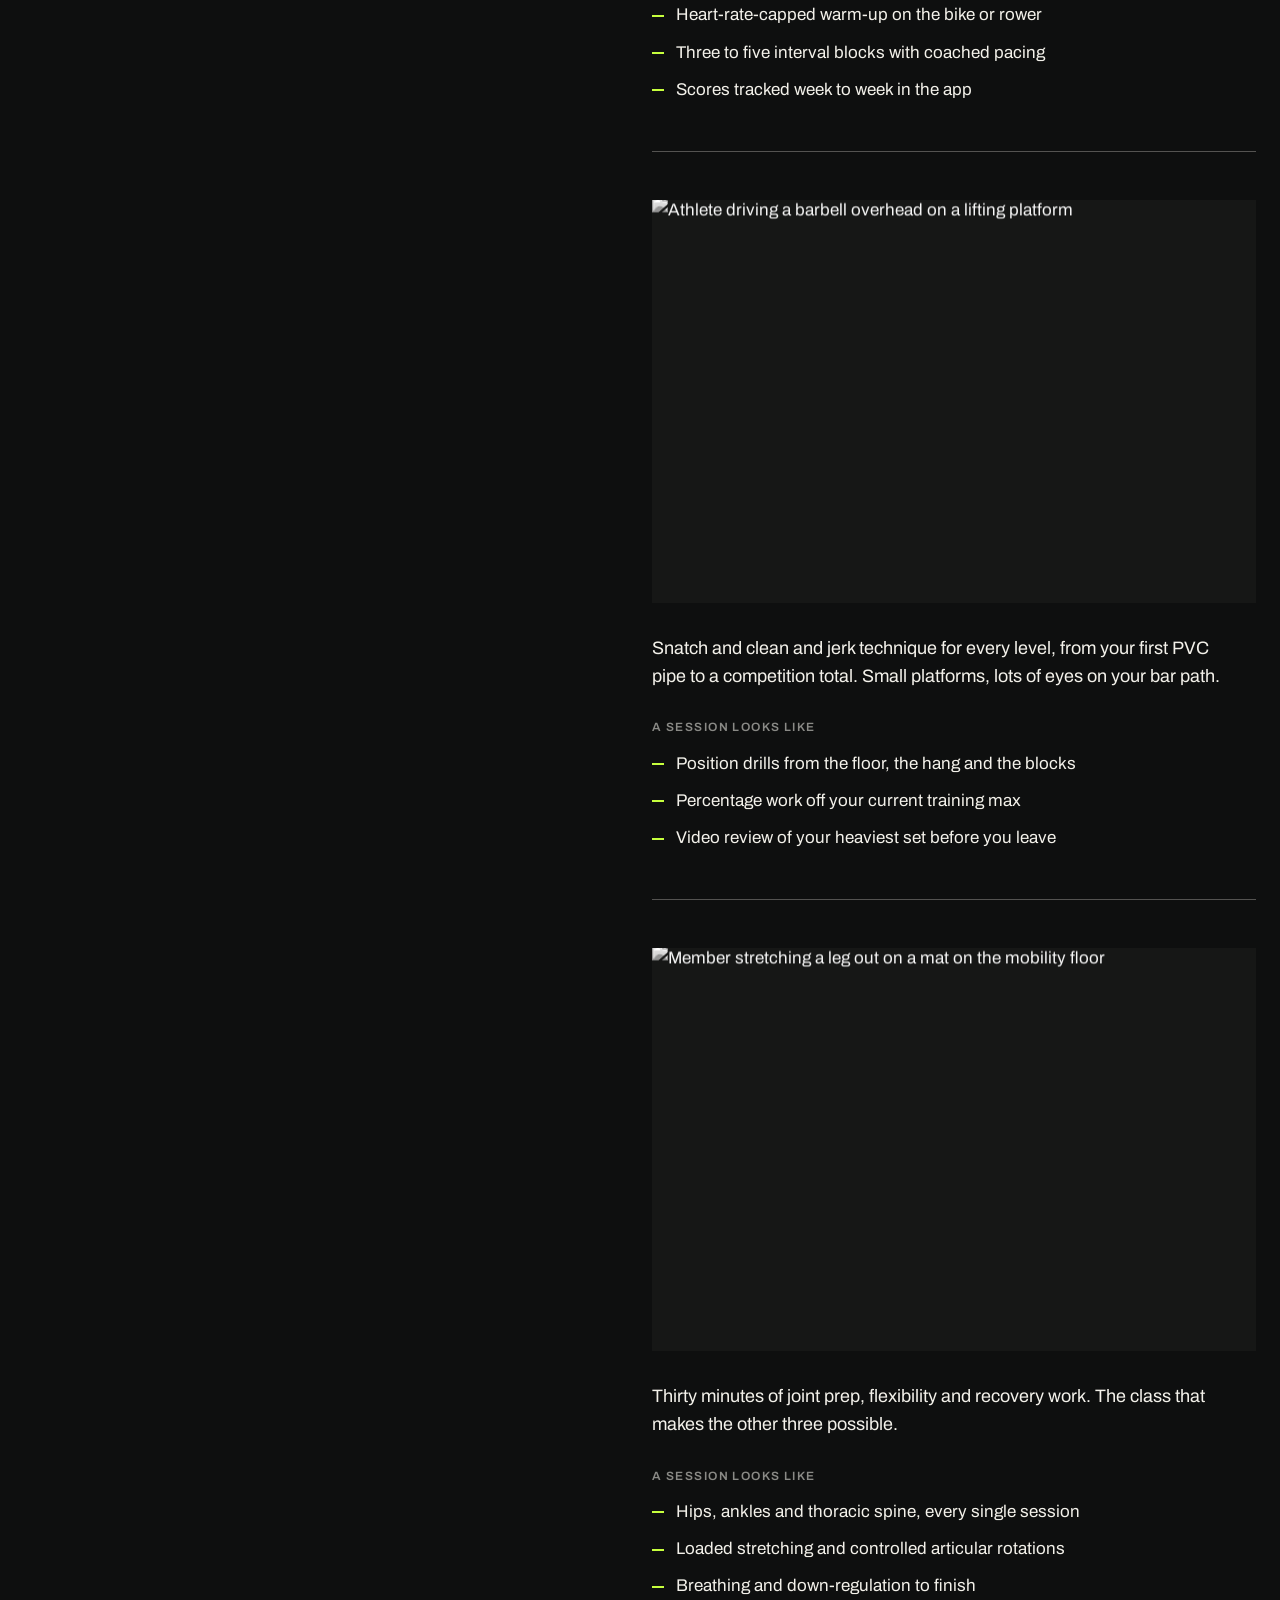
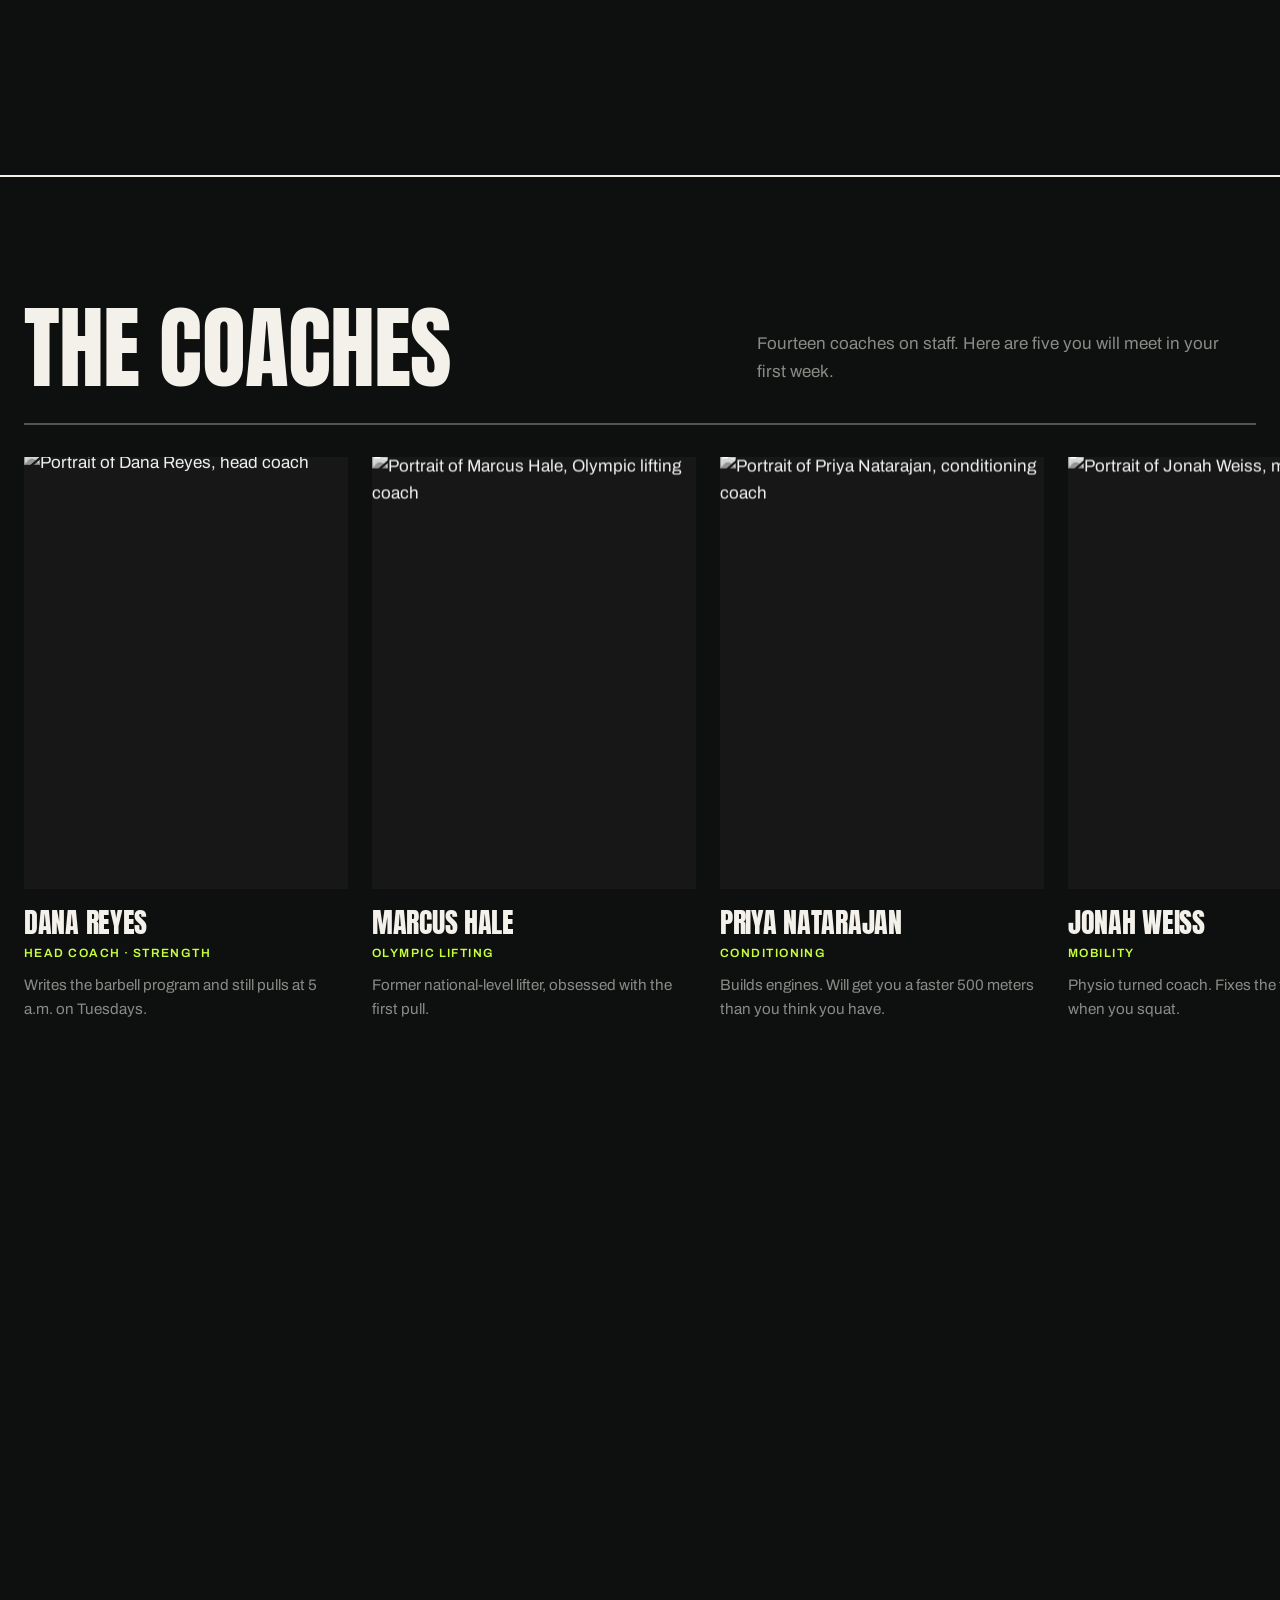
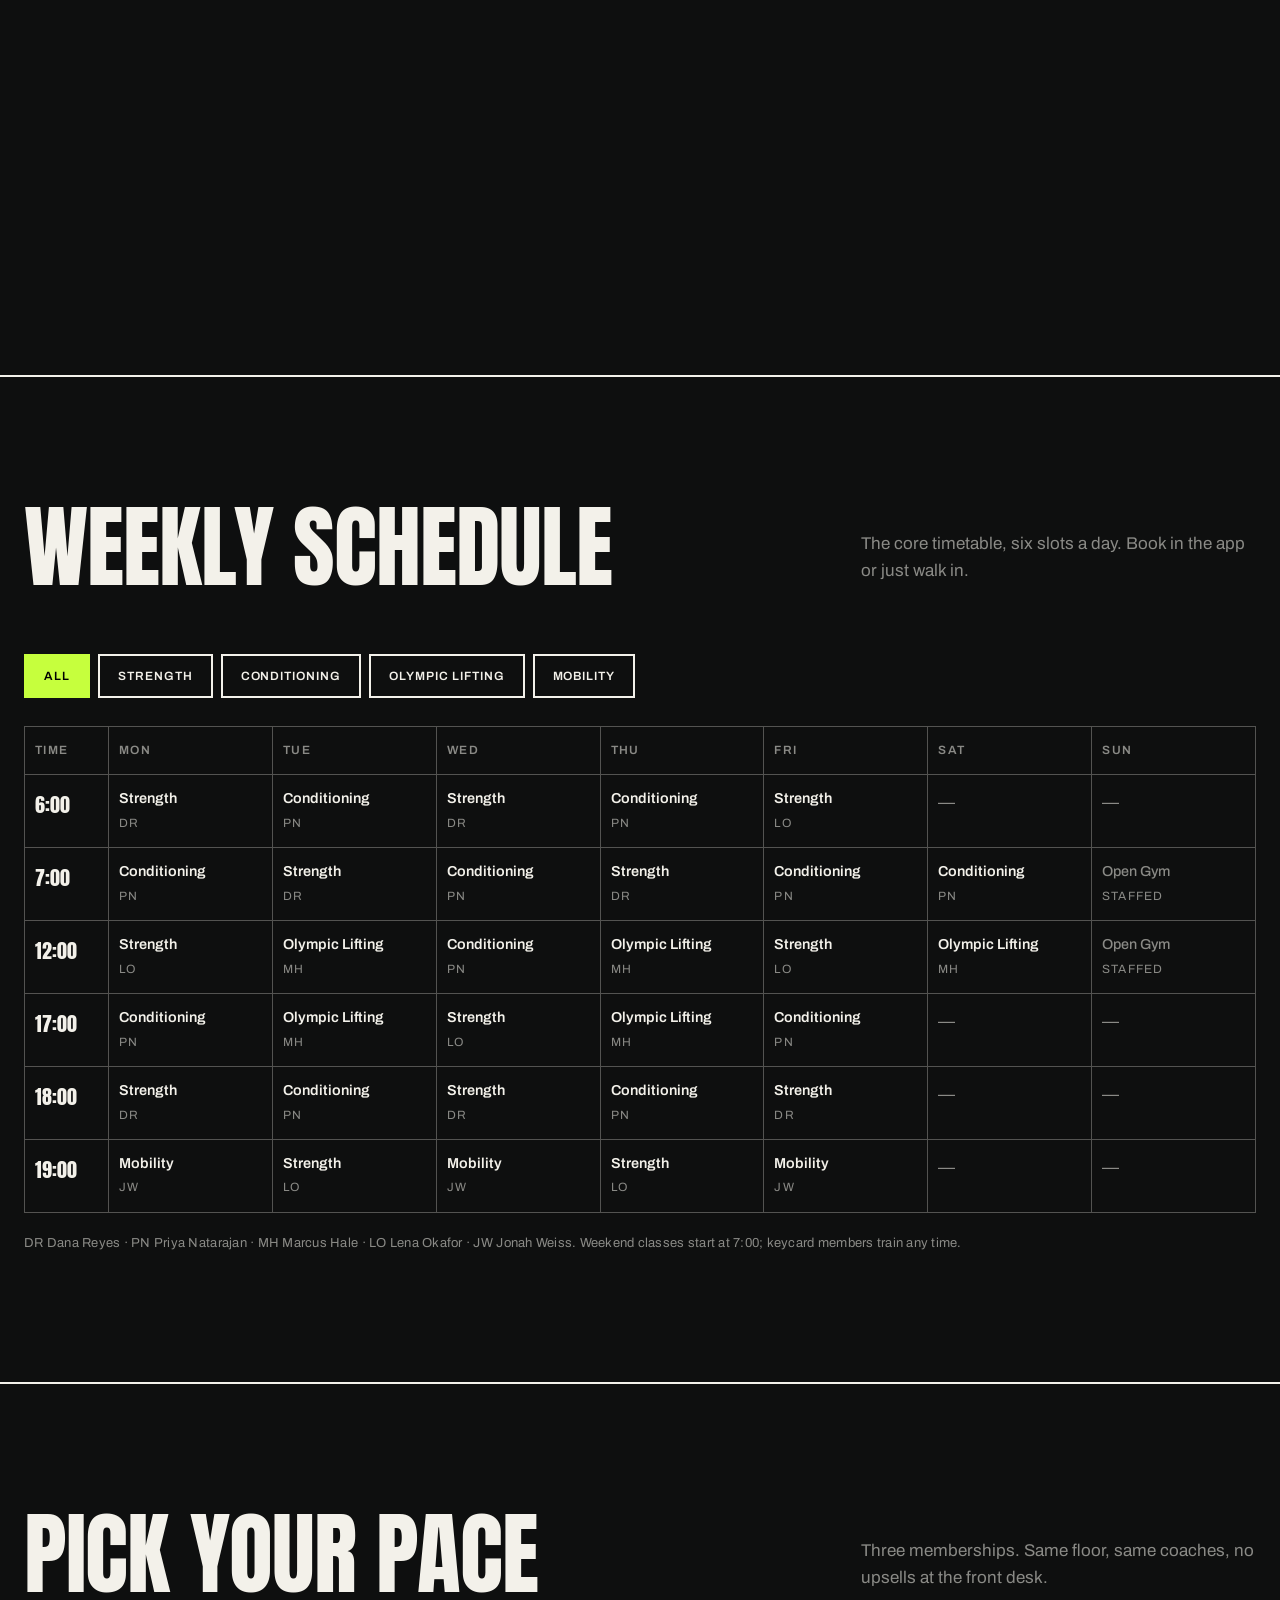
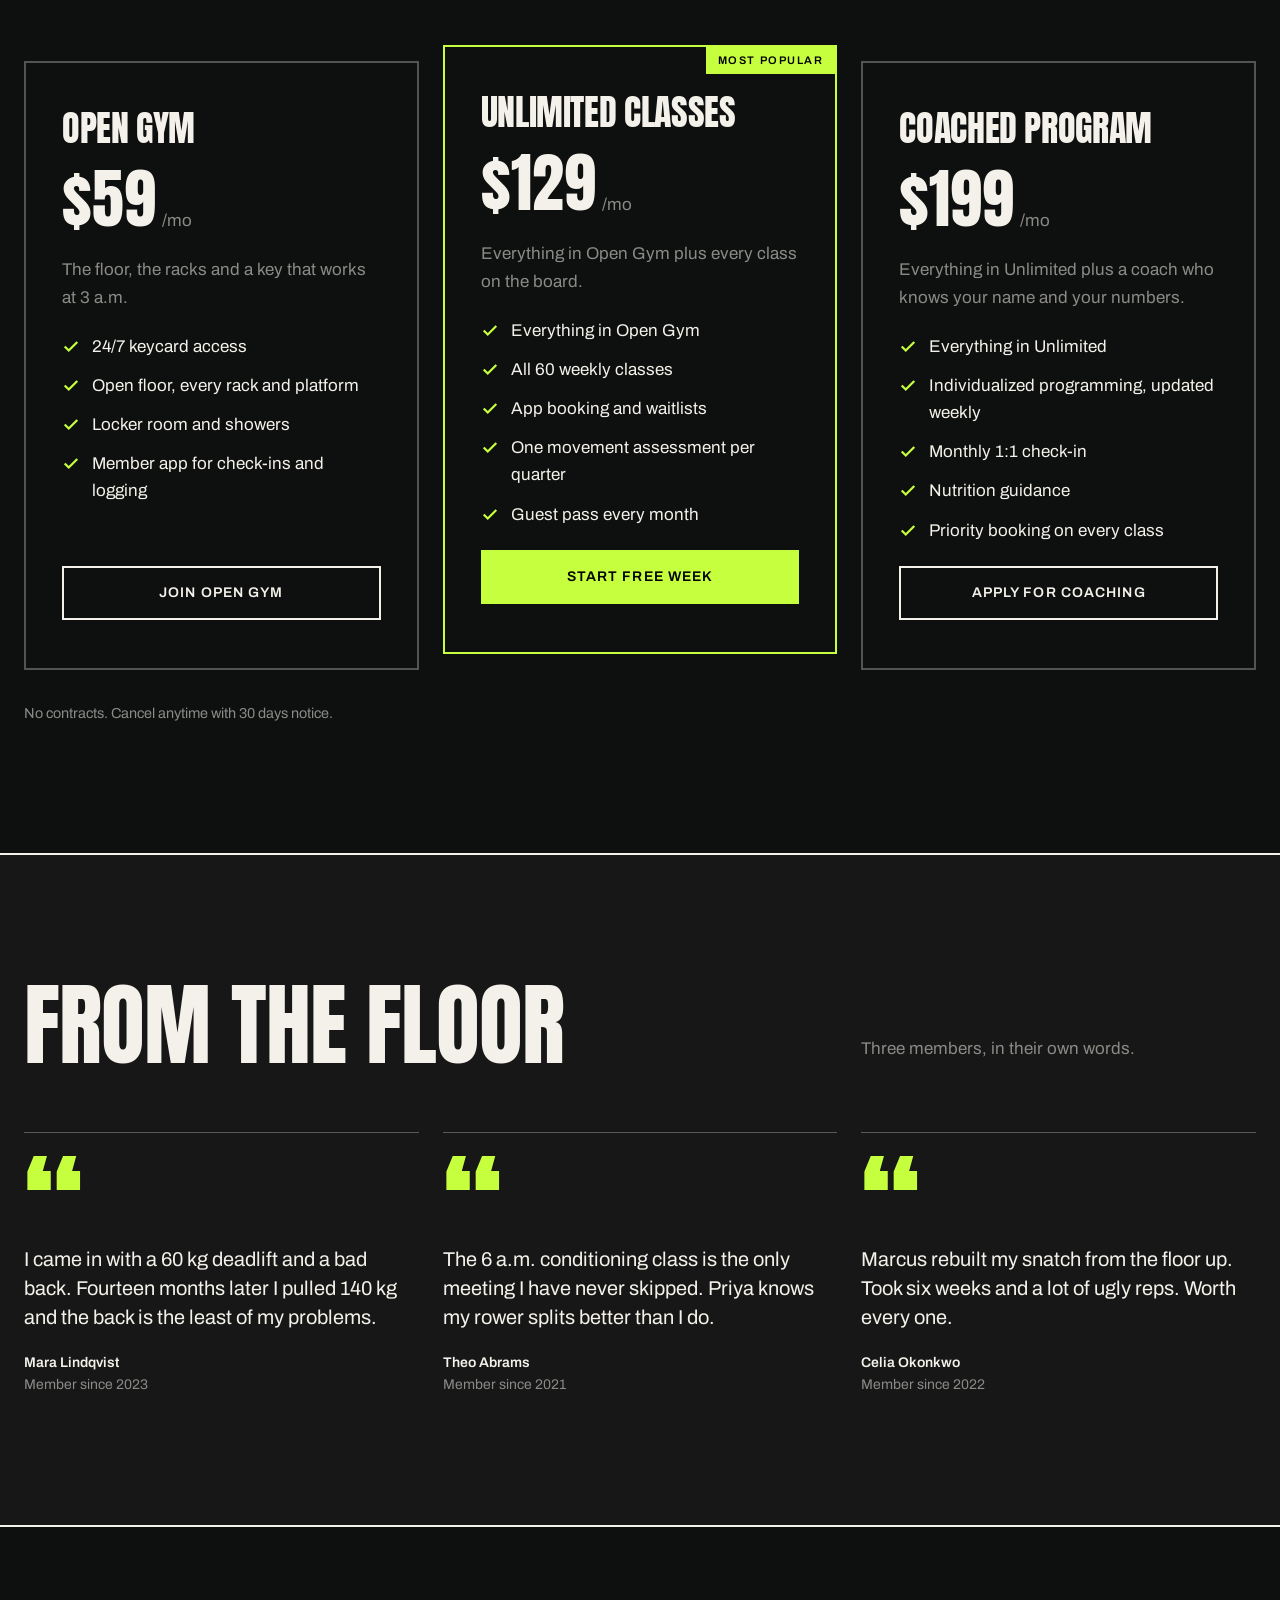
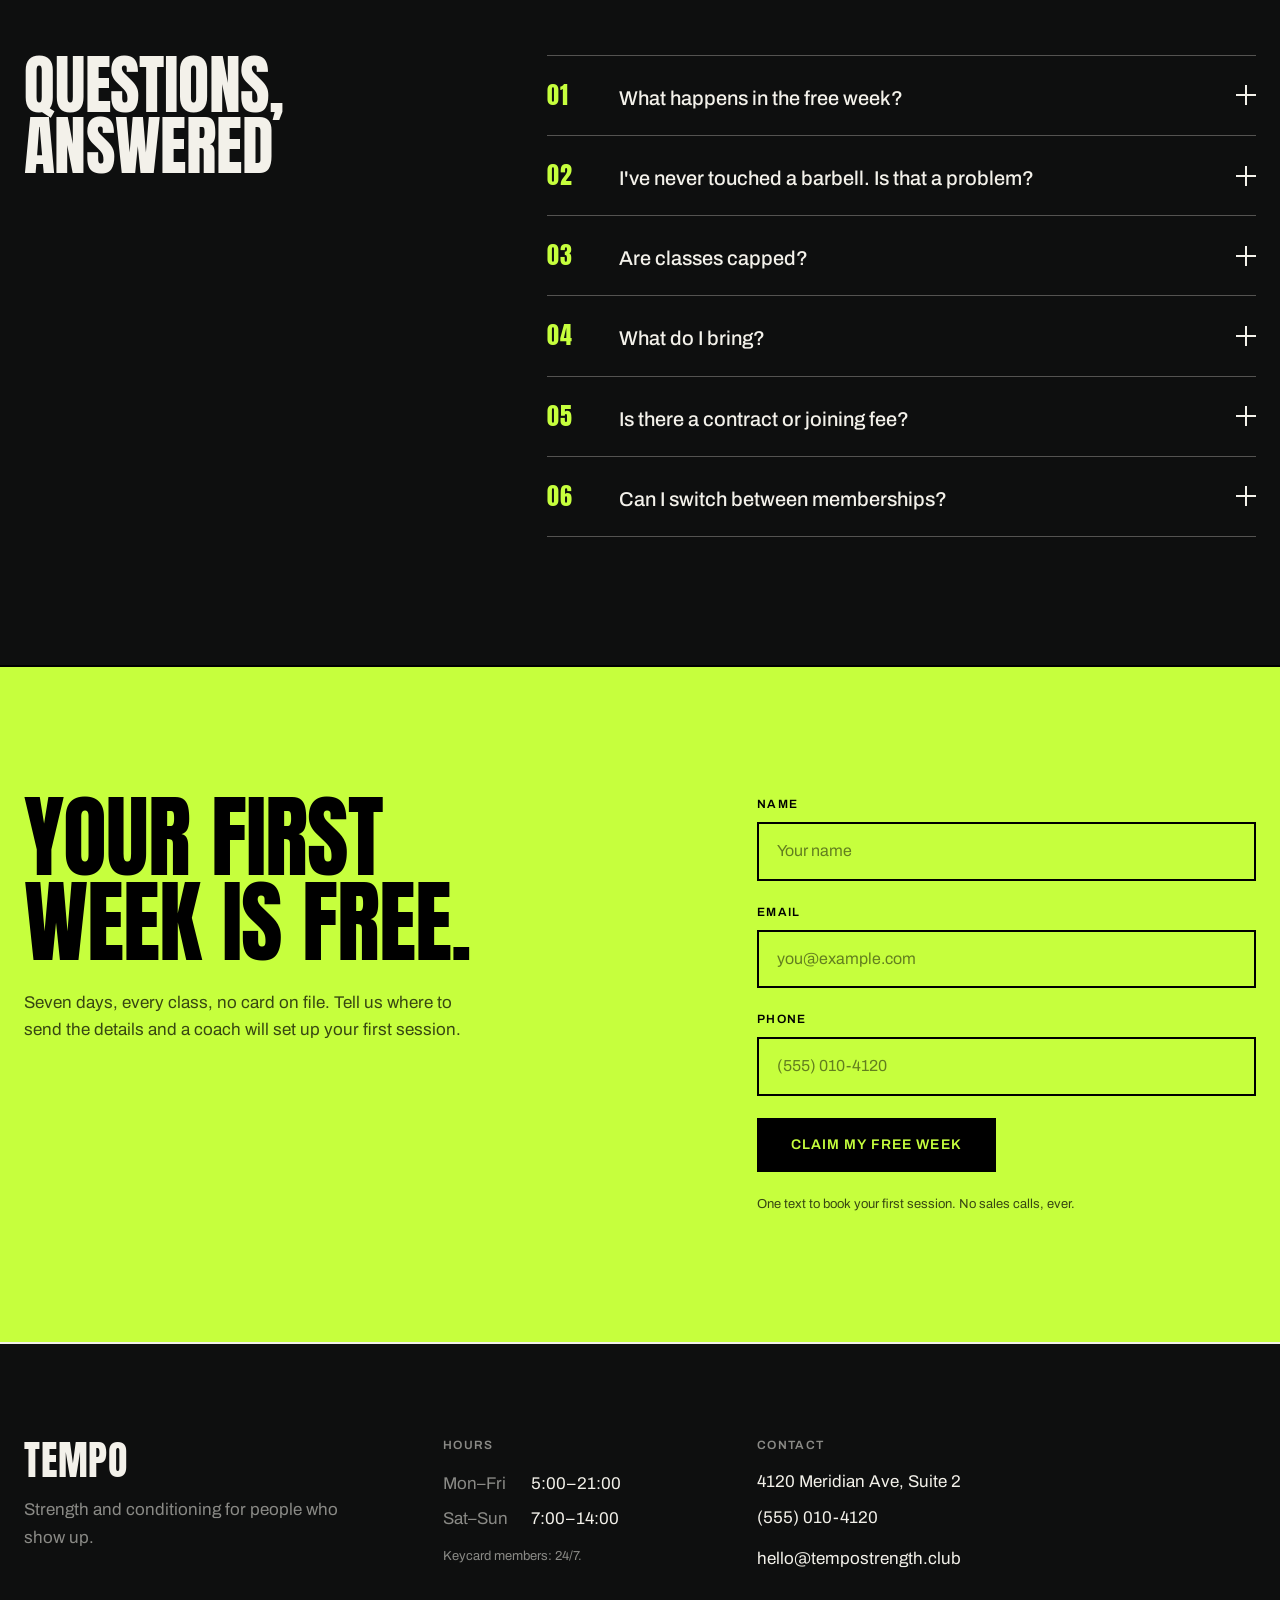
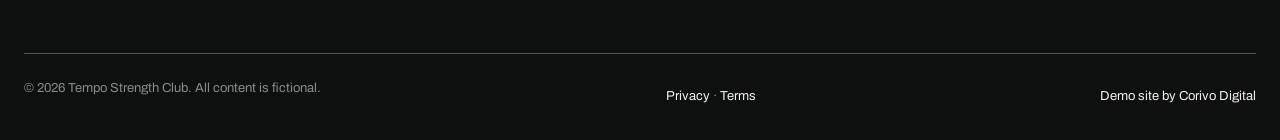
==== commit 6b8910bc: "Add FAQ and demo-specific fixes Add an FAQ section in the site's own style and link it from the nav." ====
--- a/index.html
+++ b/index.html
@@ -20,11 +20,11 @@
   <meta name="twitter:description" content="Coached strength and conditioning for people who show up. Your first week is free.">
   <meta name="twitter:image" content="https://tempo.corivodigital.com/og-image.png">
   <link rel="icon" href="favicon.svg" type="image/svg+xml">
+  <link rel="apple-touch-icon" href="apple-touch-icon.png">
   <link rel="preconnect" href="https://fonts.googleapis.com">
   <link rel="preconnect" href="https://fonts.gstatic.com" crossorigin>
-  <link rel="preconnect" href="https://picsum.photos">
-  <link rel="preconnect" href="https://fastly.picsum.photos">
-  <link rel="stylesheet" href="https://fonts.googleapis.com/css2?family=Anton&family=Inter:wght@400;500;600&display=swap" data-fonts>
+  <link rel="preconnect" href="https://images.unsplash.com">
+  <link rel="stylesheet" href="https://fonts.googleapis.com/css2?family=Anton&family=Archivo:wght@400;500;600&display=swap" data-fonts>
   <link rel="stylesheet" href="styles.css">
   <script>document.documentElement.classList.add('js');</script>
   <script src="main.js" defer></script>
@@ -44,6 +44,7 @@
         <a class="nav__link" href="#coaches">Coaches</a>
         <a class="nav__link" href="#schedule">Schedule</a>
         <a class="nav__link" href="#membership">Membership</a>
+        <a class="nav__link" href="#faq">FAQ</a>
         <a class="btn btn--primary btn--sm" href="#cta">Free Trial</a>
       </nav>
       <button class="nav__burger" type="button" aria-expanded="false" aria-controls="menu" aria-label="Open menu">
@@ -61,7 +62,8 @@
       <a class="menu__link" href="#coaches" style="--i:1">Coaches</a>
       <a class="menu__link" href="#schedule" style="--i:2">Schedule</a>
       <a class="menu__link" href="#membership" style="--i:3">Membership</a>
-      <div class="menu__cta" style="--i:4"><a class="btn btn--primary" href="#cta">Free Trial</a></div>
+      <a class="menu__link" href="#faq" style="--i:4">FAQ</a>
+      <div class="menu__cta" style="--i:5"><a class="btn btn--primary" href="#cta">Free Trial</a></div>
     </nav>
     <p class="menu__meta">Mon–Fri 5:00–21:00 · Sat–Sun 7:00–14:00</p>
   </div>
@@ -122,7 +124,7 @@
             <article class="program" data-index="01" data-name="Strength">
               <div class="program__head"><span class="program__index" aria-hidden="true">01</span><h3 class="program__name">Strength</h3></div>
               <div class="program__media parallax" data-reveal>
-                <img src="https://picsum.photos/seed/tempo-strength/900/600" width="900" height="600" alt="Lifter setting up under a loaded barbell in the strength room" loading="lazy" decoding="async">
+                <img src="https://images.unsplash.com/photo-1517836357463-d25dfeac3438?auto=format&amp;fit=crop&amp;w=900&amp;h=600&amp;q=70" width="900" height="600" alt="Lifter chalking up and setting up under a loaded barbell" loading="lazy" decoding="async">
               </div>
               <div class="program__body" data-reveal>
                 <p class="program__desc">Barbell-focused training built on progressive overload. Squat, press, hinge and pull, coached in groups of eight so nobody gets lost in the crowd.</p>
@@ -137,7 +139,7 @@
             <article class="program" data-index="02" data-name="Conditioning">
               <div class="program__head"><span class="program__index" aria-hidden="true">02</span><h3 class="program__name">Conditioning</h3></div>
               <div class="program__media parallax" data-reveal>
-                <img src="https://picsum.photos/seed/tempo-conditioning/900/600" width="900" height="600" alt="Row of rowers and assault bikes lined up for a conditioning class" loading="lazy" decoding="async">
+                <img src="https://images.unsplash.com/photo-1467818488384-3a21f2b79959?auto=format&amp;fit=crop&amp;w=900&amp;h=600&amp;q=70" width="900" height="600" alt="Member mid-stroke on a rowing machine in a conditioning class" loading="lazy" decoding="async">
               </div>
               <div class="program__body" data-reveal>
                 <p class="program__desc">Forty-five minutes of intervals on sleds, rowers and assault bikes. Scaled to your engine, never to the person next to you.</p>
@@ -152,7 +154,7 @@
             <article class="program" data-index="03" data-name="Olympic Lifting">
               <div class="program__head"><span class="program__index" aria-hidden="true">03</span><h3 class="program__name">Olympic Lifting</h3></div>
               <div class="program__media parallax" data-reveal>
-                <img src="https://picsum.photos/seed/tempo-olympic/900/600" width="900" height="600" alt="Athlete catching a snatch overhead on a lifting platform" loading="lazy" decoding="async">
+                <img src="https://images.unsplash.com/photo-1541534741688-6078c6bfb5c5?auto=format&amp;fit=crop&amp;w=900&amp;h=600&amp;q=70" width="900" height="600" alt="Athlete driving a barbell overhead on a lifting platform" loading="lazy" decoding="async">
               </div>
               <div class="program__body" data-reveal>
                 <p class="program__desc">Snatch and clean and jerk technique for every level, from your first PVC pipe to a competition total. Small platforms, lots of eyes on your bar path.</p>
@@ -167,7 +169,7 @@
             <article class="program" data-index="04" data-name="Mobility">
               <div class="program__head"><span class="program__index" aria-hidden="true">04</span><h3 class="program__name">Mobility</h3></div>
               <div class="program__media parallax" data-reveal>
-                <img src="https://picsum.photos/seed/tempo-mobility/900/600" width="900" height="600" alt="Member working through a deep hip stretch on the mobility floor" loading="lazy" decoding="async">
+                <img src="https://images.unsplash.com/photo-1593431763017-c689a61b729a?auto=format&amp;fit=crop&amp;w=900&amp;h=600&amp;q=70" width="900" height="600" alt="Member stretching a leg out on a mat on the mobility floor" loading="lazy" decoding="async">
               </div>
               <div class="program__body" data-reveal>
                 <p class="program__desc">Thirty minutes of joint prep, flexibility and recovery work. The class that makes the other three possible.</p>
@@ -196,7 +198,7 @@
           <ul class="coaches__track" role="list">
             <li class="coach">
               <div class="coach__media parallax">
-                <img src="https://picsum.photos/seed/coach1/600/800" width="600" height="800" alt="Portrait of Dana Reyes, head coach" loading="lazy" decoding="async">
+                <img src="https://images.unsplash.com/photo-1434847868581-86e8a2b8e7a3?auto=format&amp;fit=crop&amp;crop=faces&amp;w=600&amp;h=800&amp;q=70" width="600" height="800" alt="Portrait of Dana Reyes, head coach" loading="lazy" decoding="async">
               </div>
               <h3 class="coach__name">Dana Reyes</h3>
               <p class="coach__role">Head coach · Strength</p>
@@ -204,7 +206,7 @@
             </li>
             <li class="coach">
               <div class="coach__media parallax">
-                <img src="https://picsum.photos/seed/coach2/600/800" width="600" height="800" alt="Portrait of Marcus Hale, Olympic lifting coach" loading="lazy" decoding="async">
+                <img src="https://images.unsplash.com/photo-1701481063068-0103e348d844?auto=format&amp;fit=crop&amp;crop=faces&amp;w=600&amp;h=800&amp;q=70" width="600" height="800" alt="Portrait of Marcus Hale, Olympic lifting coach" loading="lazy" decoding="async">
               </div>
               <h3 class="coach__name">Marcus Hale</h3>
               <p class="coach__role">Olympic Lifting</p>
@@ -212,7 +214,7 @@
             </li>
             <li class="coach">
               <div class="coach__media parallax">
-                <img src="https://picsum.photos/seed/coach3/600/800" width="600" height="800" alt="Portrait of Priya Natarajan, conditioning coach" loading="lazy" decoding="async">
+                <img src="https://images.unsplash.com/photo-1683848644078-f339179c4ff6?auto=format&amp;fit=crop&amp;crop=faces&amp;w=600&amp;h=800&amp;q=70" width="600" height="800" alt="Portrait of Priya Natarajan, conditioning coach" loading="lazy" decoding="async">
               </div>
               <h3 class="coach__name">Priya Natarajan</h3>
               <p class="coach__role">Conditioning</p>
@@ -220,7 +222,7 @@
             </li>
             <li class="coach">
               <div class="coach__media parallax">
-                <img src="https://picsum.photos/seed/coach4/600/800" width="600" height="800" alt="Portrait of Jonah Weiss, mobility coach" loading="lazy" decoding="async">
+                <img src="https://images.unsplash.com/photo-1501117251959-59533d62881e?auto=format&amp;fit=crop&amp;crop=faces&amp;w=600&amp;h=800&amp;q=70" width="600" height="800" alt="Portrait of Jonah Weiss, mobility coach" loading="lazy" decoding="async">
               </div>
               <h3 class="coach__name">Jonah Weiss</h3>
               <p class="coach__role">Mobility</p>
@@ -228,7 +230,7 @@
             </li>
             <li class="coach">
               <div class="coach__media parallax">
-                <img src="https://picsum.photos/seed/coach5/600/800" width="600" height="800" alt="Portrait of Lena Okafor, nutrition and programming coach" loading="lazy" decoding="async">
+                <img src="https://images.unsplash.com/photo-1548690312-e3b507d8c110?auto=format&amp;fit=crop&amp;crop=faces&amp;w=600&amp;h=800&amp;q=70" width="600" height="800" alt="Portrait of Lena Okafor, nutrition and programming coach" loading="lazy" decoding="async">
               </div>
               <h3 class="coach__name">Lena Okafor</h3>
               <p class="coach__role">Nutrition and Programming</p>
@@ -416,14 +418,53 @@
       </div>
     </section>
 
-    <!-- 8. CTA -->
+
+    <!-- 8. FAQ -->
+    <section class="section faq" id="faq" aria-labelledby="faq-title">
+      <div class="container faq__inner">
+        <div class="section__head faq__head">
+          <h2 class="h2" id="faq-title" data-split>Questions, answered</h2>
+          <p class="section__lede" data-reveal>What people ask before their first week. Anything else, ask the coach who texts you.</p>
+        </div>
+        <div class="faq__list">
+          <details class="faq__item" data-reveal style="--d:0ms">
+            <summary><span class="faq__num" aria-hidden="true">01</span><span>What happens in the free week?</span><span class="faq__icon" aria-hidden="true"></span></summary>
+            <div class="faq__body"><p>Seven days, every class on the board, no card on file. A coach texts you a plan for the week, you show up, and on day seven we talk about whether it's a fit. If not, that's the end of it.</p></div>
+          </details>
+          <details class="faq__item" data-reveal style="--d:60ms">
+            <summary><span class="faq__num" aria-hidden="true">02</span><span>I've never touched a barbell. Is that a problem?</span><span class="faq__icon" aria-hidden="true"></span></summary>
+            <div class="faq__body"><p>No. Half the room started here. Every class is scaled to you, and your first strength session is a movement assessment with an empty bar, not a max attempt.</p></div>
+          </details>
+          <details class="faq__item" data-reveal style="--d:120ms">
+            <summary><span class="faq__num" aria-hidden="true">03</span><span>Are classes capped?</span><span class="faq__icon" aria-hidden="true"></span></summary>
+            <div class="faq__body"><p>Yes. Strength and Olympic lifting cap at eight, conditioning at sixteen, mobility at twenty. Book in the app; if a class is full you go on a waitlist and get a text the moment a spot opens.</p></div>
+          </details>
+          <details class="faq__item" data-reveal style="--d:180ms">
+            <summary><span class="faq__num" aria-hidden="true">04</span><span>What do I bring?</span><span class="faq__icon" aria-hidden="true"></span></summary>
+            <div class="faq__body"><p>Flat shoes, a water bottle and a towel. Chalk, belts, bands and loaner lifting shoes are on the floor. Lockers and showers are included with every membership.</p></div>
+          </details>
+          <details class="faq__item" data-reveal style="--d:240ms">
+            <summary><span class="faq__num" aria-hidden="true">05</span><span>Is there a contract or joining fee?</span><span class="faq__icon" aria-hidden="true"></span></summary>
+            <div class="faq__body"><p>Neither. Memberships are month to month and cancel with 30 days notice from the app. You can also freeze for up to two months a year for travel or injury.</p></div>
+          </details>
+          <details class="faq__item" data-reveal style="--d:300ms">
+            <summary><span class="faq__num" aria-hidden="true">06</span><span>Can I switch between memberships?</span><span class="faq__icon" aria-hidden="true"></span></summary>
+            <div class="faq__body"><p>Any time, from your next billing date. Most people start on Unlimited Classes and move to Coached Program once they want a plan written around their own numbers.</p></div>
+          </details>
+        </div>
+      </div>
+    </section>
+
+    <!-- 9. CTA -->
     <section class="section cta" id="cta" aria-labelledby="cta-title" data-bg>
       <div class="container cta__grid">
         <div class="cta__copy">
           <h2 class="h2 cta__title" id="cta-title" data-split>Your first week is free.</h2>
           <p class="cta__lede" data-reveal>Seven days, every class, no card on file. Tell us where to send the details and a coach will set up your first session.</p>
         </div>
-        <form class="form" id="trial-form" action="#cta" method="get" data-reveal>
+        <form class="form" id="trial-form" name="free-week" method="POST" action="/" data-netlify="true" netlify-honeypot="bot-field" data-reveal>
+          <input type="hidden" name="form-name" value="free-week">
+          <p class="form__hp" aria-hidden="true"><label>Leave this empty <input name="bot-field" tabindex="-1" autocomplete="off"></label></p>
           <div class="field">
             <label for="f-name">Name</label>
             <input id="f-name" name="name" type="text" autocomplete="name" placeholder="Your name" required>
@@ -472,14 +513,6 @@
             <a href="mailto:hello@tempostrength.club">hello@tempostrength.club</a>
           </address>
         </div>
-        <div class="footer__col">
-          <h3 class="footer__title">Follow</h3>
-          <ul class="footer__social" role="list">
-            <li><a href="#">Instagram</a></li>
-            <li><a href="#">TikTok</a></li>
-            <li><a href="#">YouTube</a></li>
-          </ul>
-        </div>
       </div>
       <div class="footer__bottom">
         <p>© 2026 Tempo Strength Club. All content is fictional.</p>
--- a/styles.css
+++ b/styles.css
@@ -13,7 +13,7 @@
   --black: #000;
   --line-soft: rgba(243, 241, 234, 0.3);
   --font-display: "Anton", Impact, "Arial Narrow Bold", sans-serif;
-  --font-body: "Inter", system-ui, -apple-system, "Segoe UI", Roboto, sans-serif;
+  --font-body: "Archivo", system-ui, -apple-system, "Segoe UI", Roboto, sans-serif;
   --nav-h: 64px;
   /* Demo banner height (measured by script); the nav sits below it until the page scrolls. */
   --banner-h: 31px;
@@ -1767,6 +1767,121 @@
   color: rgba(0, 0, 0, 0.72);
 }
 
+.form__hp {
+  position: absolute;
+  left: -9999px;
+}
+
+/* FAQ */
+.faq__list {
+  border-top: 1px solid var(--line-soft);
+}
+
+.faq__item {
+  border-bottom: 1px solid var(--line-soft);
+}
+
+.faq__item summary {
+  list-style: none;
+  cursor: pointer;
+  display: grid;
+  grid-template-columns: 56px minmax(0, 1fr) 20px;
+  align-items: baseline;
+  gap: 16px;
+  padding: 24px 0;
+  font-size: 1.25rem;
+  font-weight: 500;
+  line-height: 1.3;
+  transition: color 300ms ease;
+}
+
+.faq__item summary::-webkit-details-marker {
+  display: none;
+}
+
+.faq__item summary:hover {
+  color: var(--accent);
+}
+
+.faq__item summary:focus-visible {
+  outline: 2px solid var(--accent);
+  outline-offset: 4px;
+}
+
+.faq__num {
+  font-family: var(--font-display);
+  font-size: 1.5rem;
+  letter-spacing: 0.02em;
+  color: var(--accent);
+}
+
+.faq__icon {
+  position: relative;
+  align-self: center;
+  width: 20px;
+  height: 20px;
+}
+
+.faq__icon::before,
+.faq__icon::after {
+  content: "";
+  position: absolute;
+  left: 50%;
+  top: 50%;
+  background: var(--ink);
+  transform: translate(-50%, -50%);
+  transition: transform 300ms ease;
+}
+
+.faq__icon::before {
+  width: 100%;
+  height: 2px;
+}
+
+.faq__icon::after {
+  width: 2px;
+  height: 100%;
+}
+
+.faq__item[open] .faq__icon::after {
+  transform: translate(-50%, -50%) rotate(90deg);
+}
+
+.faq__body {
+  padding: 0 36px 28px 72px;
+  color: var(--muted);
+  max-width: 60ch;
+  line-height: 1.55;
+}
+
+@media (min-width: 900px) {
+  .faq__inner {
+    display: grid;
+    grid-template-columns: repeat(12, minmax(0, 1fr));
+    gap: var(--gutter);
+    align-items: start;
+  }
+
+  .faq__head {
+    grid-column: 1 / span 5;
+    display: block;
+    margin-bottom: 0;
+  }
+
+  .faq__head .h2 {
+    font-size: clamp(2.75rem, 5vw, 4.5rem);
+  }
+
+  .faq__head .section__lede {
+    margin-top: 20px;
+    padding-bottom: 0;
+  }
+
+  .faq__list {
+    grid-column: 6 / -1;
+  }
+}
+
 .form__success {
   padding: 32px 0;
 }
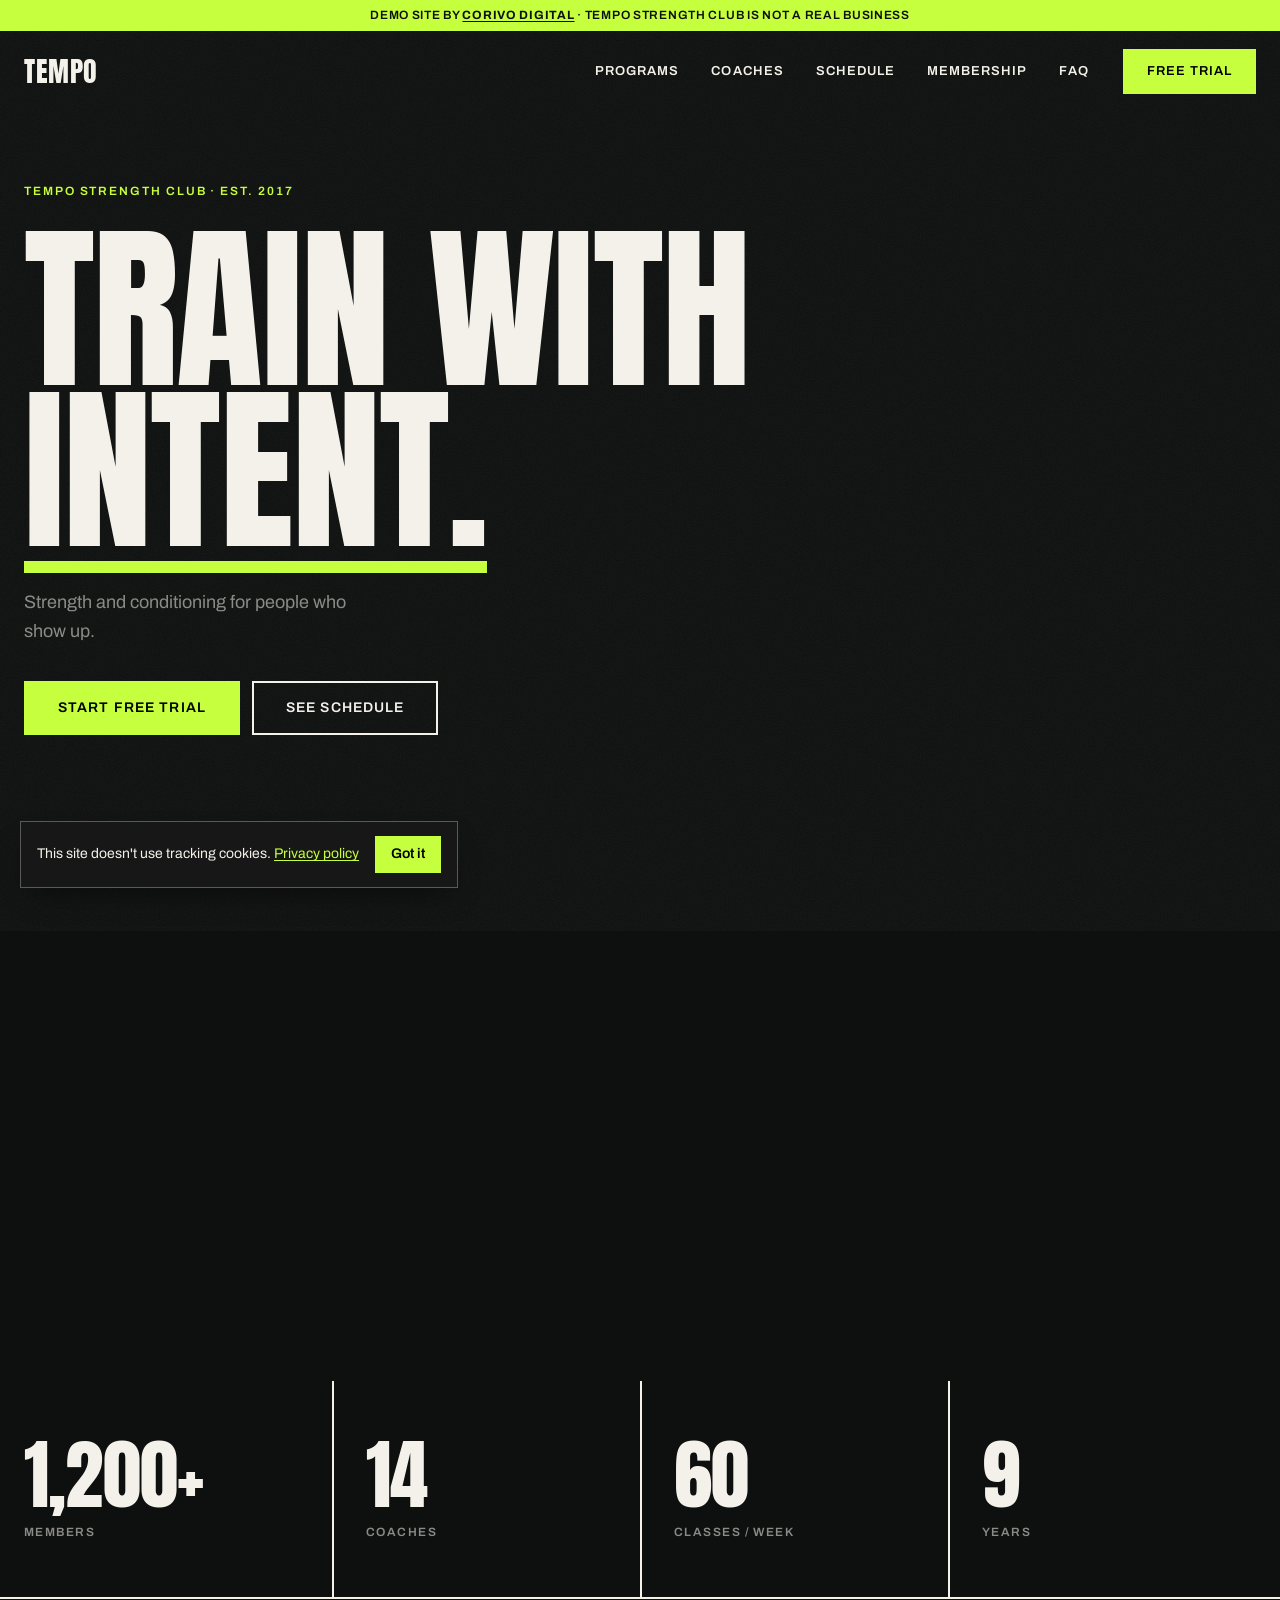
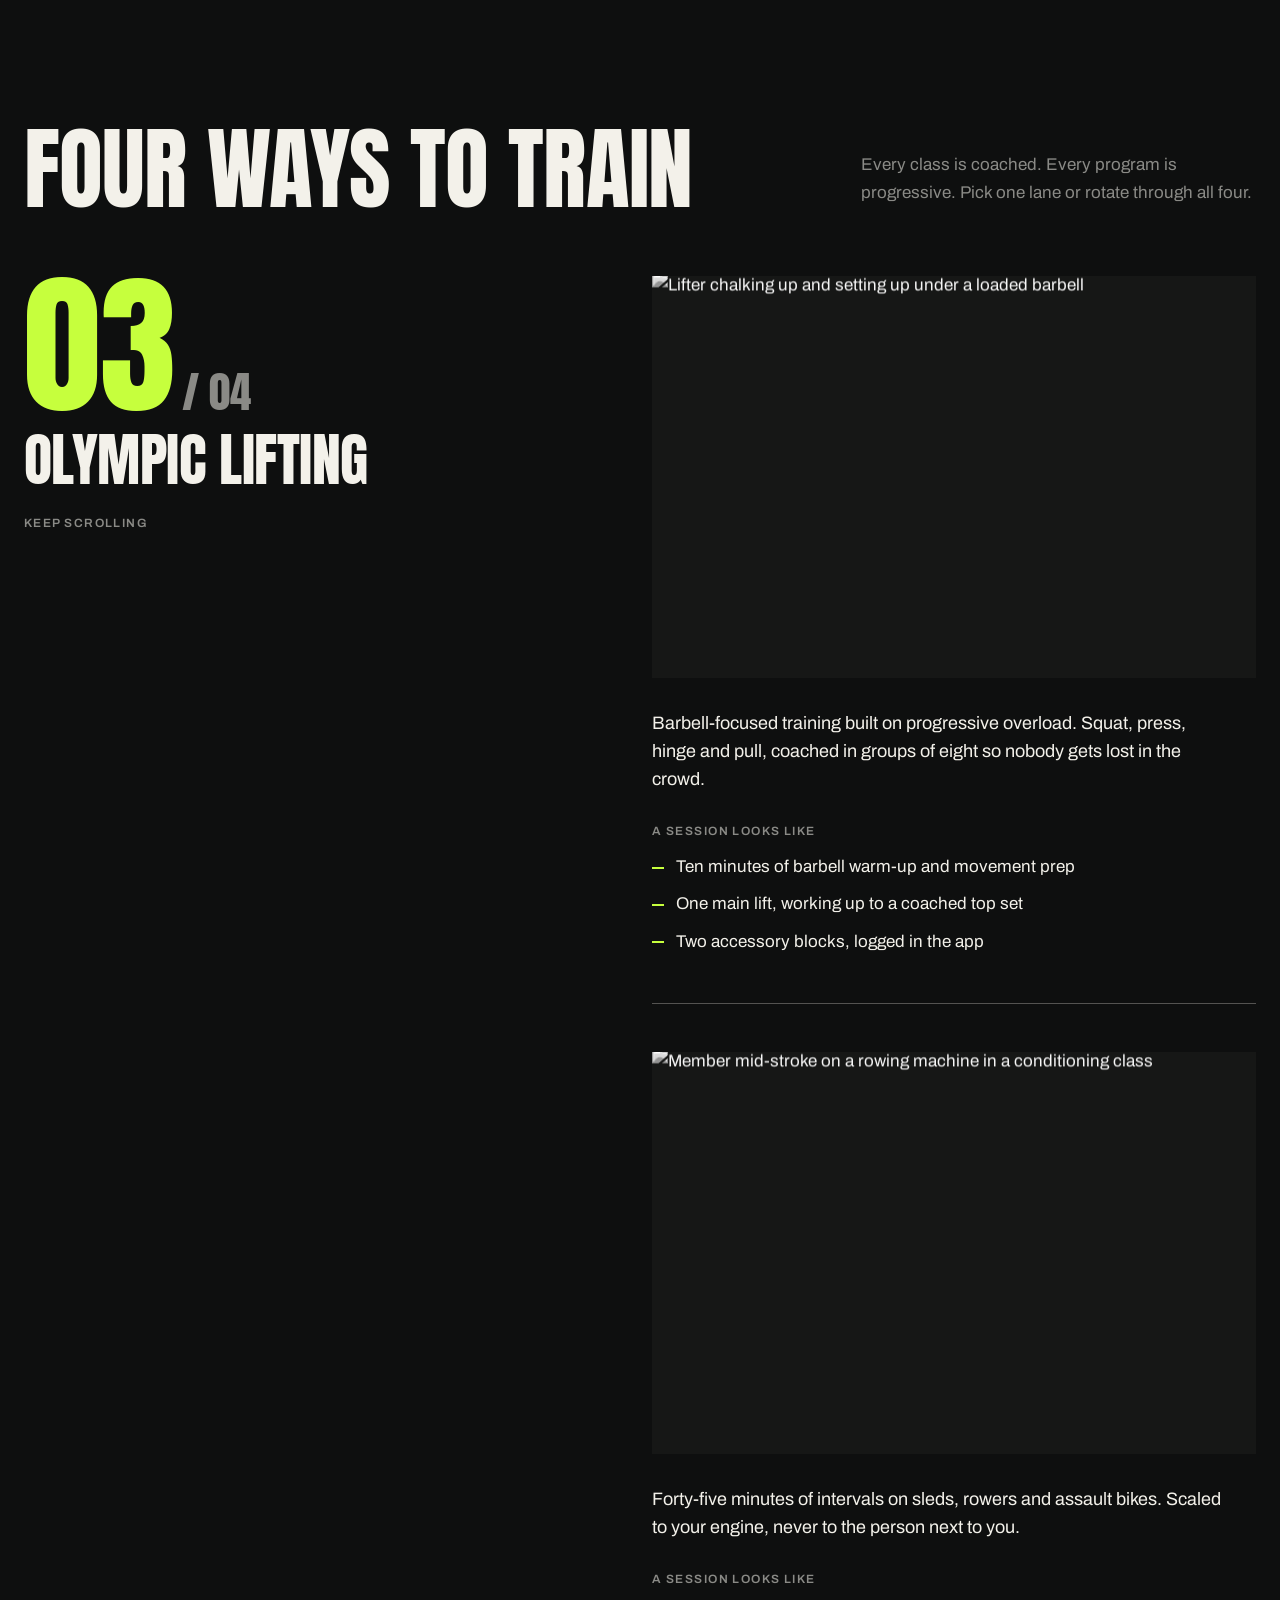
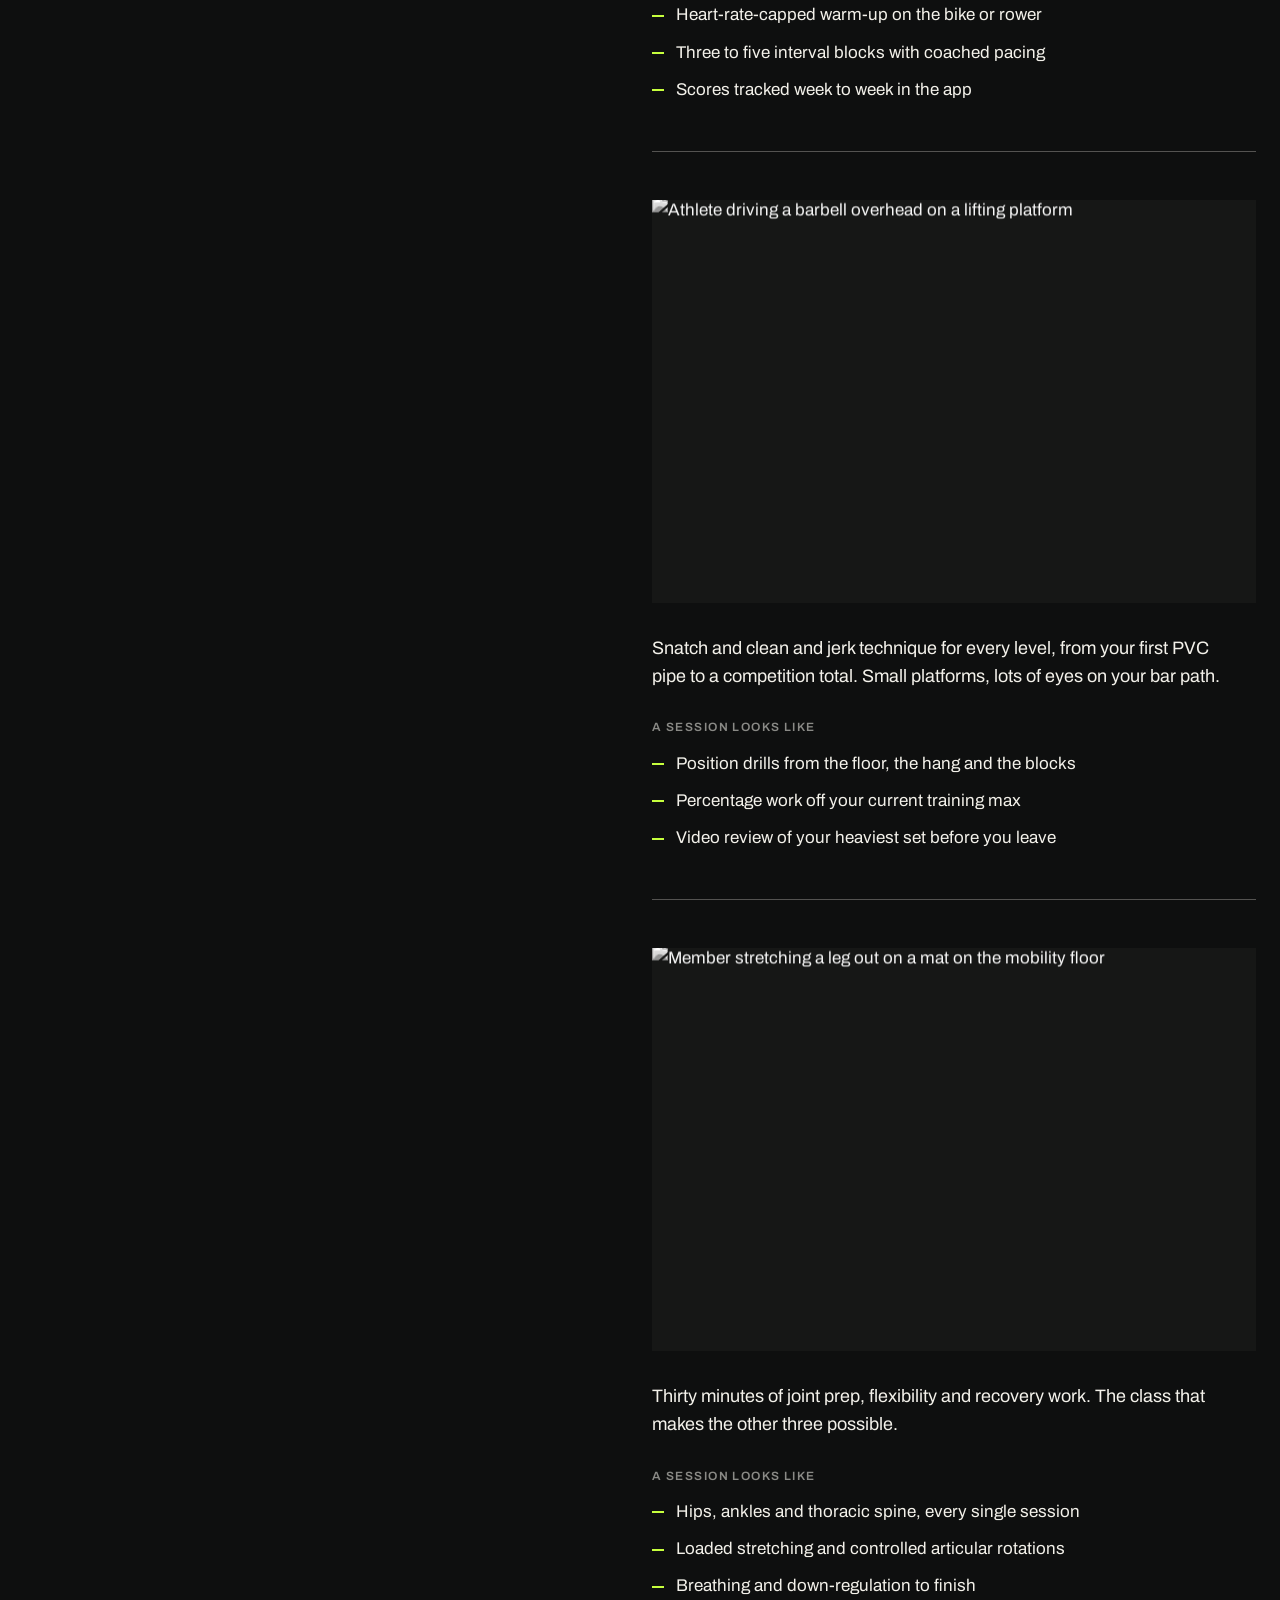
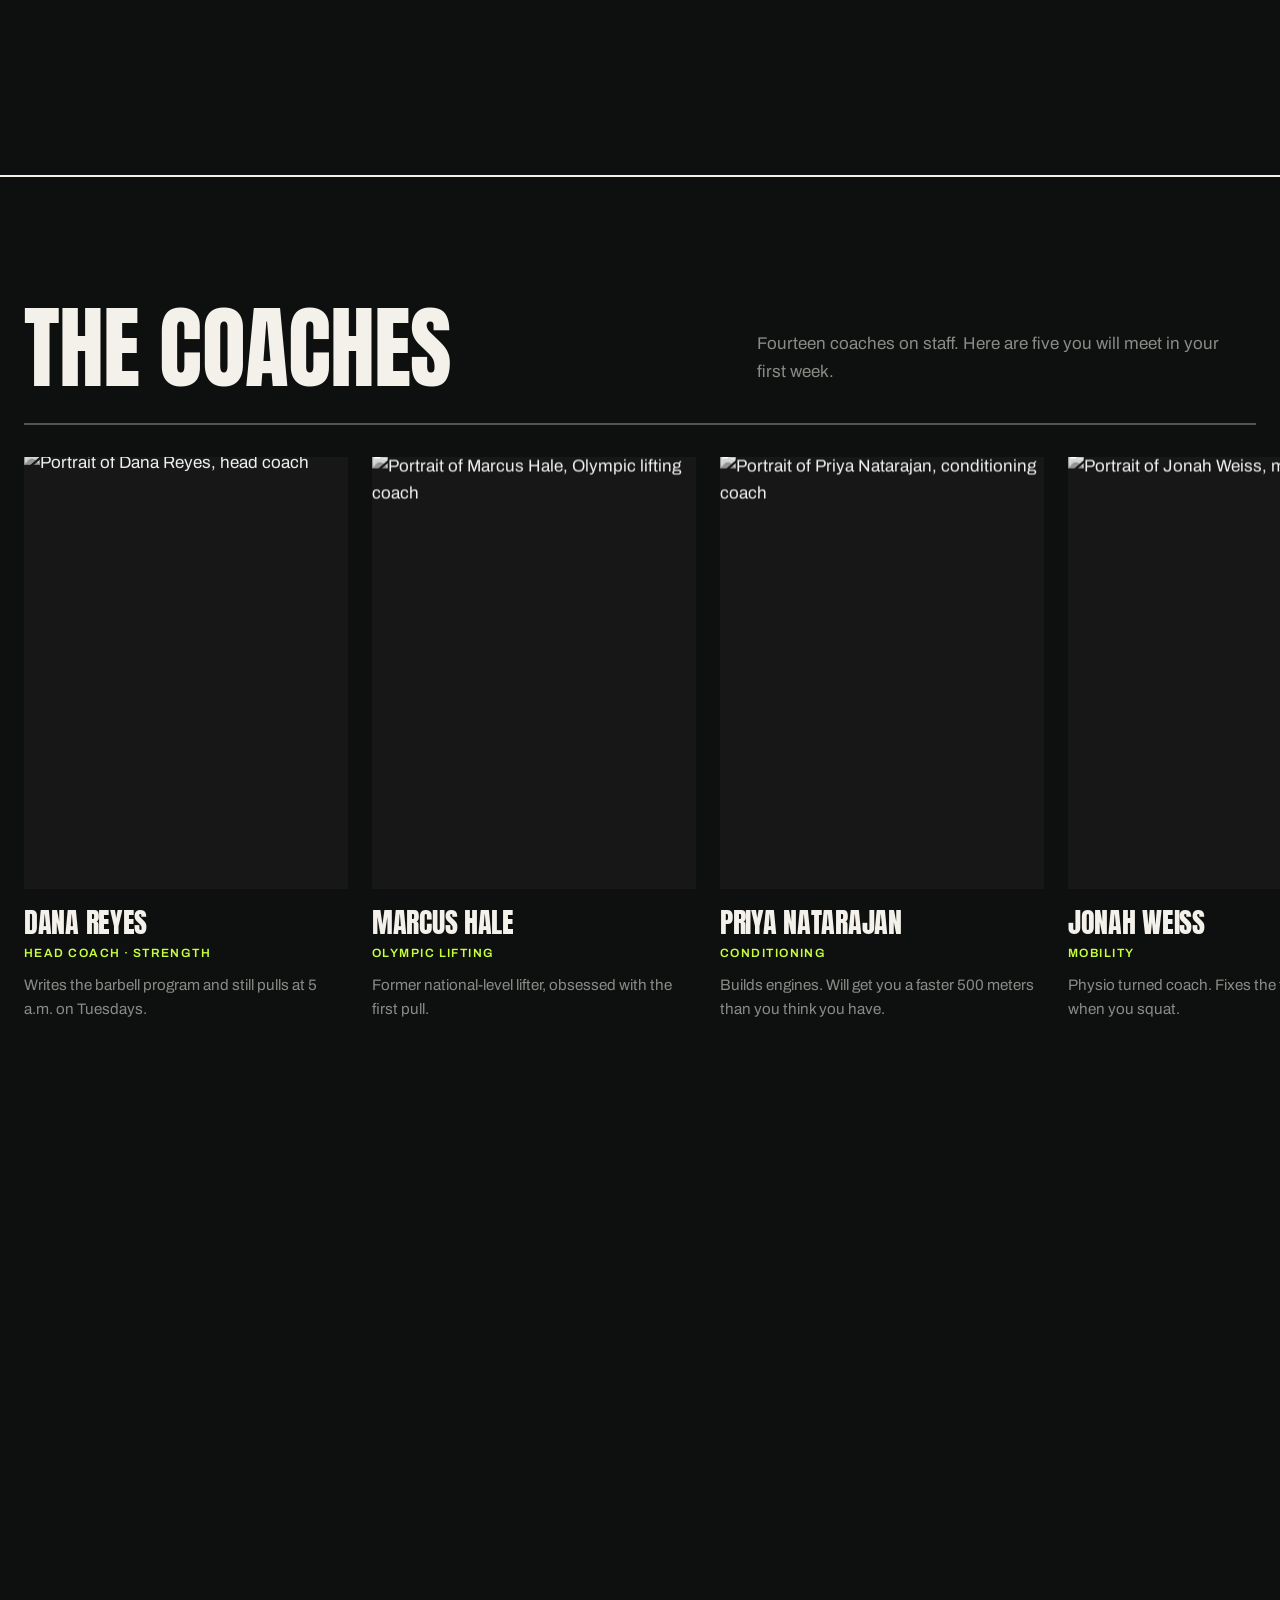
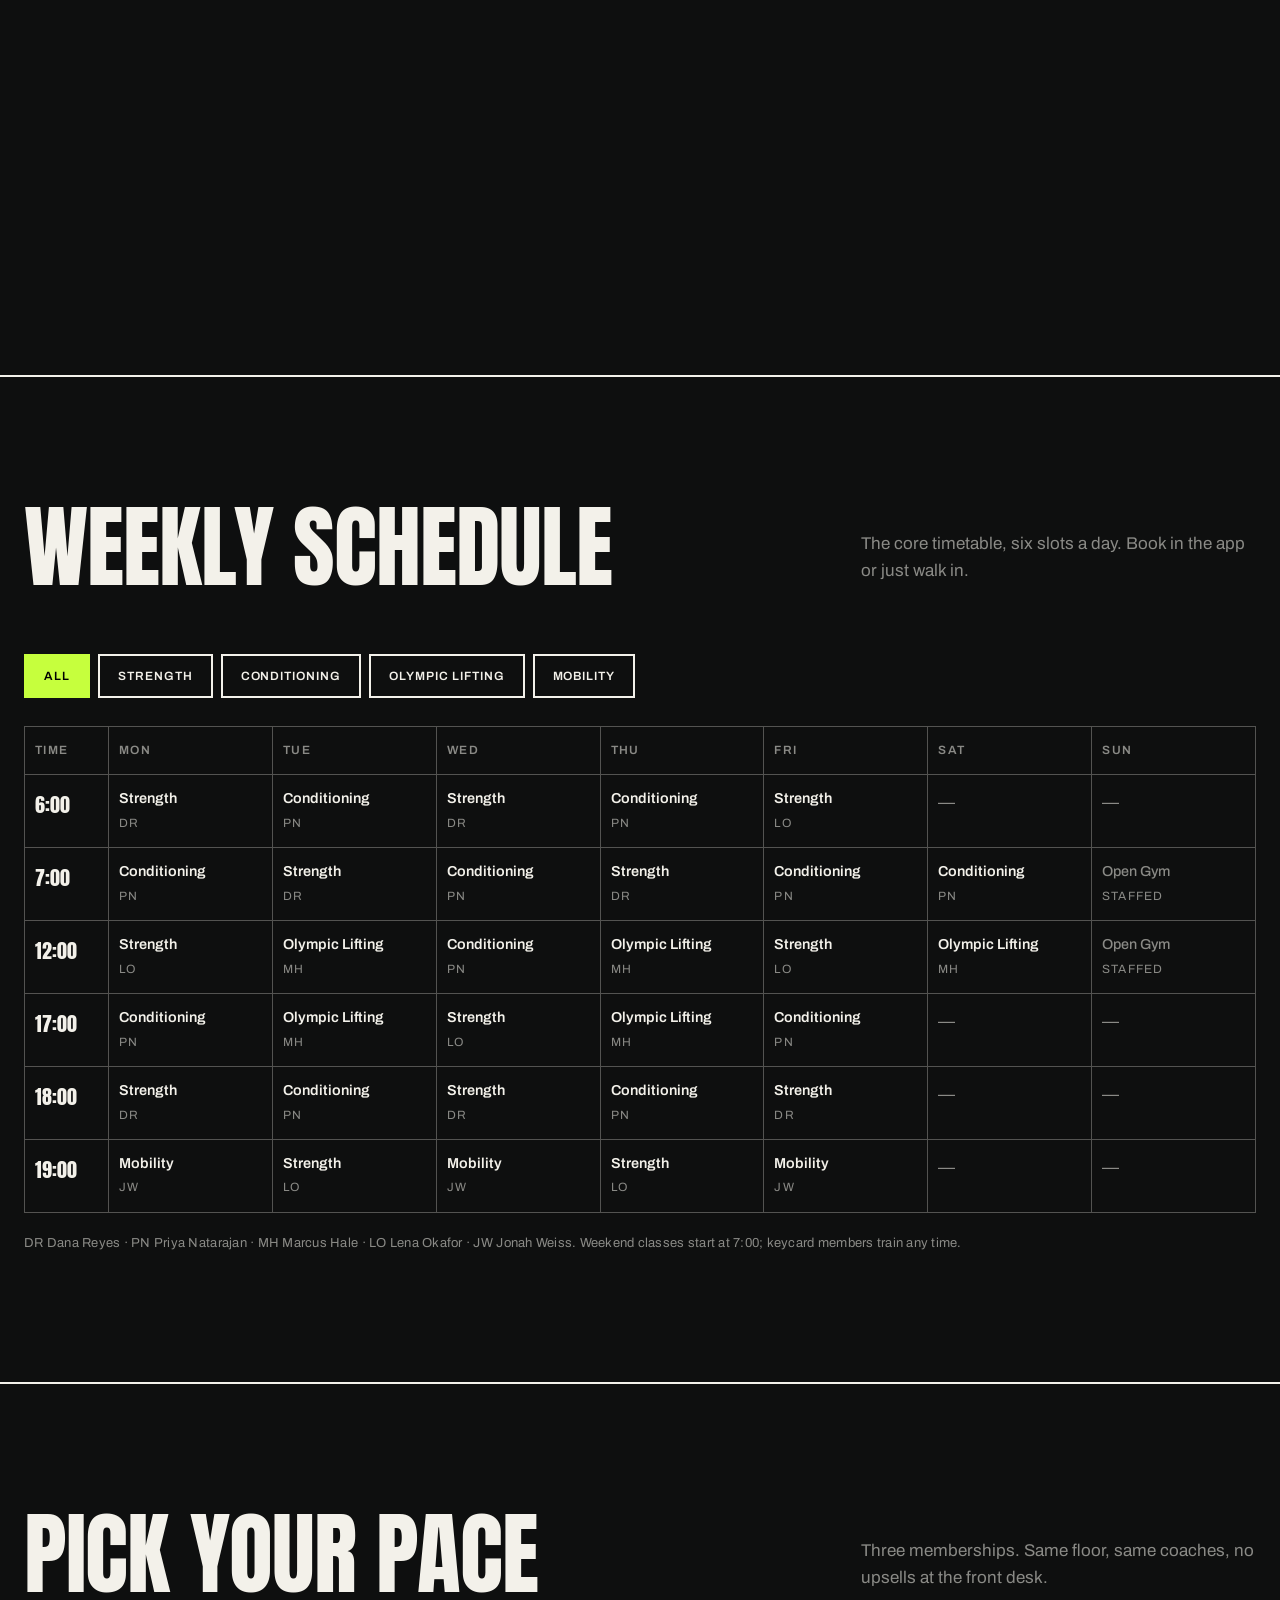
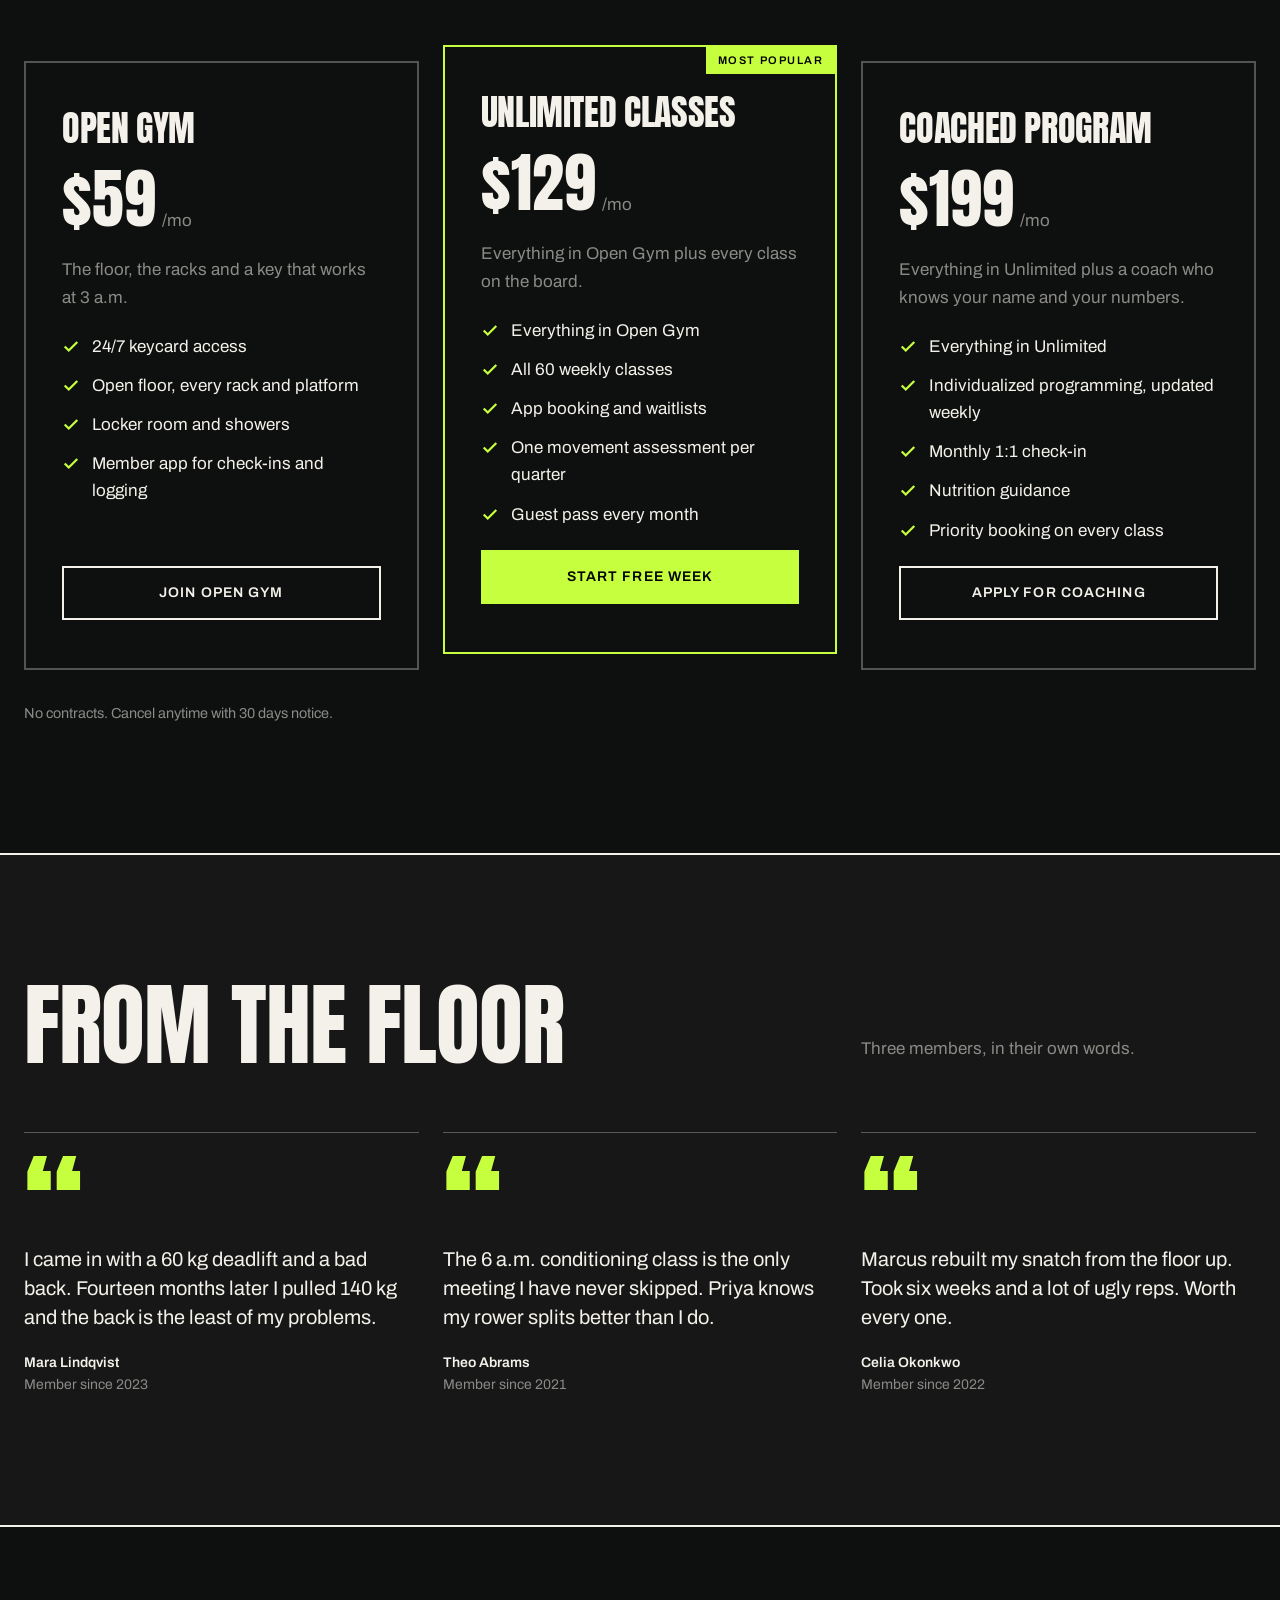
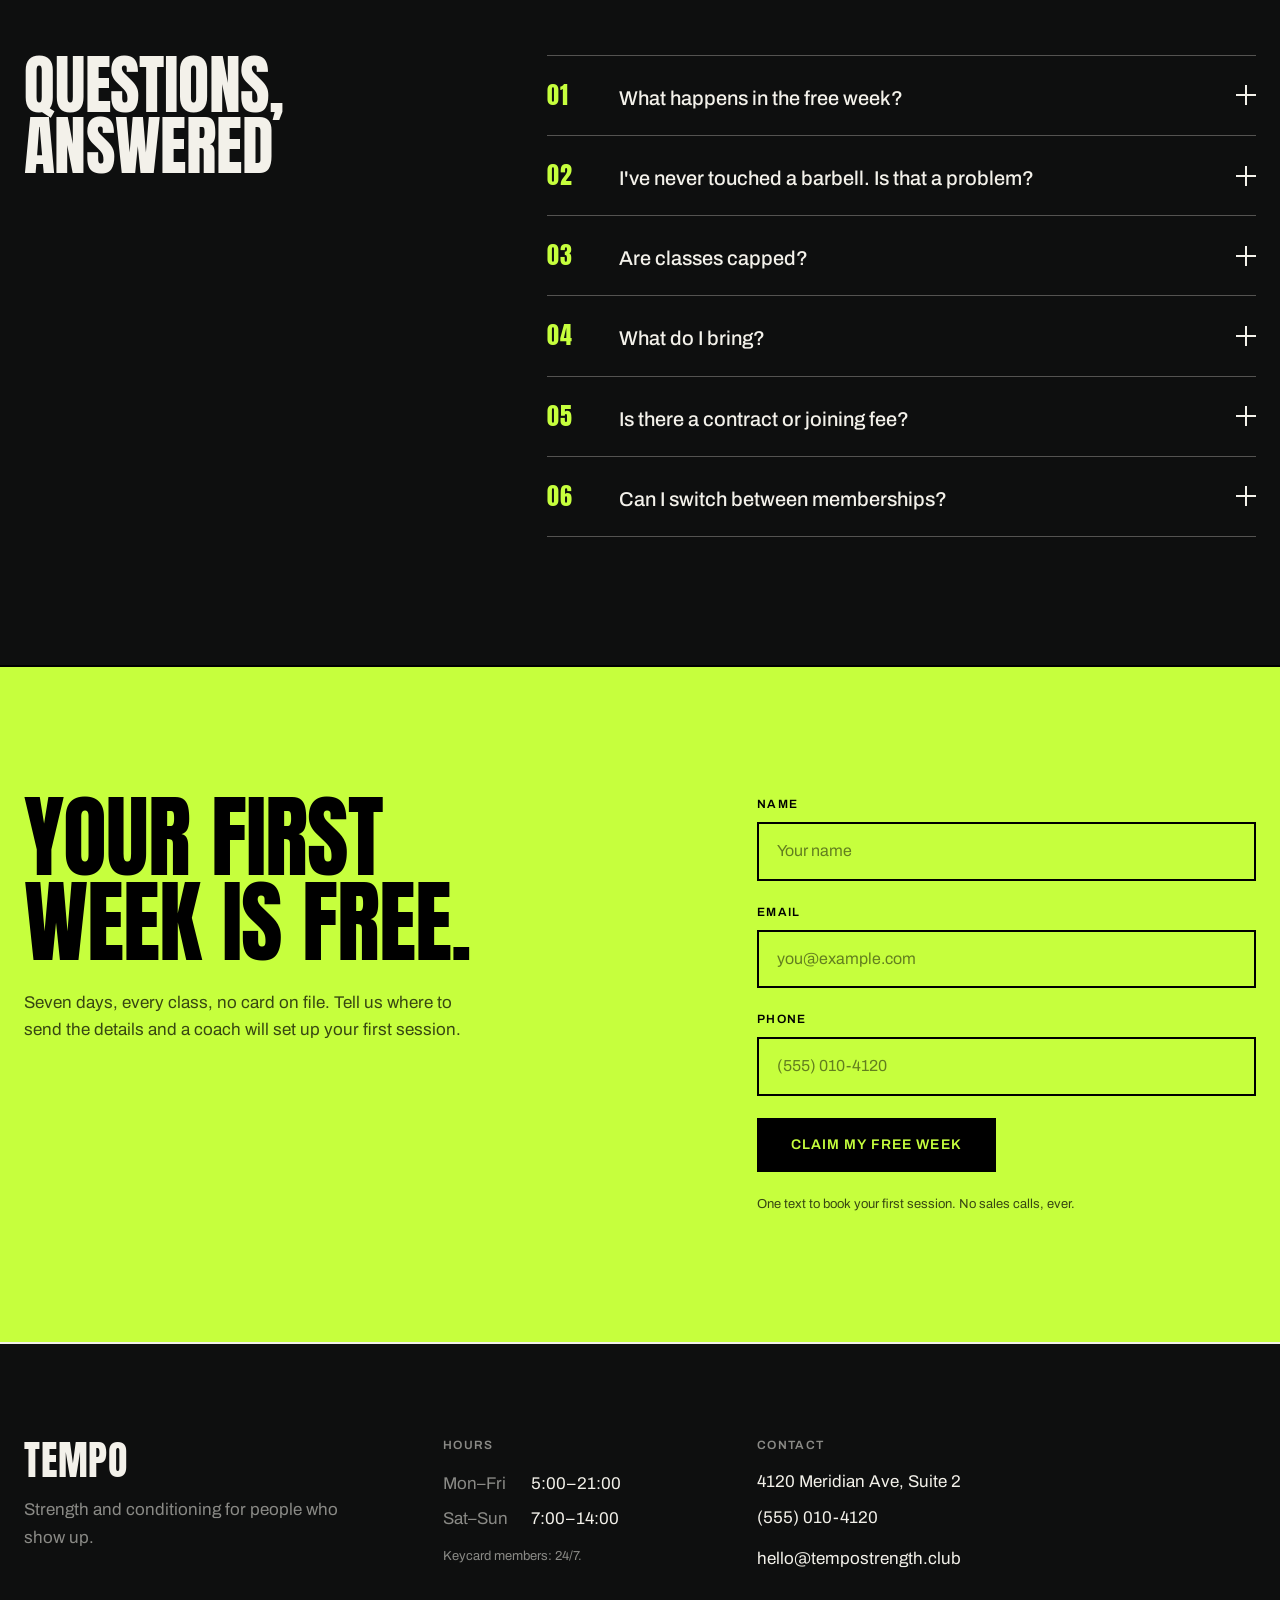
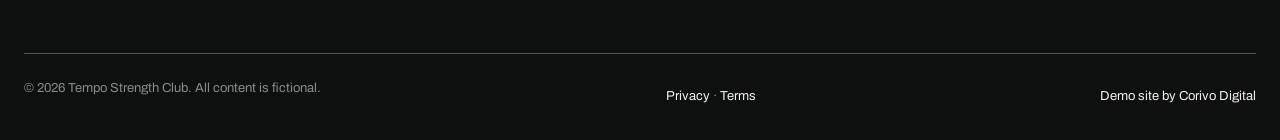
==== commit cb0343a1: "Add dismissible cookie notice Small bar on every page saying the site sets no tracking cookies, with" ====
--- a/index.html
+++ b/index.html
@@ -28,6 +28,7 @@
   <link rel="stylesheet" href="styles.css">
   <script>document.documentElement.classList.add('js');</script>
   <script src="main.js" defer></script>
+  <script src="/cookie-notice.js" defer></script>
 </head>
 <body>
   <a class="skip" href="#main">Skip to content</a>
@@ -88,8 +89,8 @@
         </div>
         <div class="marquee" aria-hidden="true">
           <div class="marquee__track">
-            <span class="marquee__content">STRENGTH · CONDITIONING · OLYMPIC LIFTING · MOBILITY · OPEN GYM · STRENGTH · CONDITIONING · OLYMPIC LIFTING · MOBILITY · OPEN GYM · </span>
-            <span class="marquee__content">STRENGTH · CONDITIONING · OLYMPIC LIFTING · MOBILITY · OPEN GYM · STRENGTH · CONDITIONING · OLYMPIC LIFTING · MOBILITY · OPEN GYM · </span>
+            <span class="marquee__content">STRENGTH <em>/</em> CONDITIONING <em>/</em> OLYMPIC LIFTING <em>/</em> MOBILITY <em>/</em> OPEN GYM <em>/</em> <b>FIRST WEEK FREE</b> <em>/</em> </span>
+            <span class="marquee__content">STRENGTH <em>/</em> CONDITIONING <em>/</em> OLYMPIC LIFTING <em>/</em> MOBILITY <em>/</em> OPEN GYM <em>/</em> <b>FIRST WEEK FREE</b> <em>/</em> </span>
           </div>
         </div>
       </div>
@@ -482,6 +483,7 @@
           </div>
           <button class="btn btn--dark form__submit" type="submit">Claim my free week</button>
           <p class="form__note">One text to book your first session. No sales calls, ever.</p>
+          <p class="form__error" id="form-error" role="alert" tabindex="-1" hidden>That didn't go through. Try again, or call <a href="tel:+15550104120">(555) 010-4120</a>.</p>
         </form>
       </div>
     </section>
--- a/styles.css
+++ b/styles.css
@@ -833,7 +833,7 @@
 .marquee__track {
   display: flex;
   width: max-content;
-  animation: marquee 34s linear infinite;
+  animation: marquee 28s linear infinite;
 }
 
 .marquee:hover .marquee__track {
@@ -845,9 +845,24 @@
   font-family: var(--font-display);
   font-size: clamp(1.5rem, 3.4vw, 2.75rem);
   line-height: 1;
-  letter-spacing: -0.01em;
+  letter-spacing: 0.01em;
   text-transform: uppercase;
   white-space: nowrap;
+  color: transparent;
+  -webkit-text-stroke: 1px var(--ink);
+}
+
+.marquee__content em {
+  font-style: normal;
+  color: var(--muted);
+  -webkit-text-stroke: 0;
+  padding-inline: 0.15em;
+}
+
+.marquee__content b {
+  font-weight: 400;
+  color: var(--accent);
+  -webkit-text-stroke: 0;
 }
 
 @keyframes marquee {
@@ -1765,6 +1780,20 @@
 .form__note {
   font-size: 0.8125rem;
   color: rgba(0, 0, 0, 0.72);
+}
+
+.form__error {
+  margin-top: 12px;
+  padding: 10px 12px;
+  border-left: 3px solid #b3261e;
+  font-size: 0.875rem;
+  font-weight: 600;
+  color: #0e0f0f;
+  background: rgba(0, 0, 0, 0.06);
+}
+
+.form__error a {
+  color: inherit;
 }
 
 .form__hp {
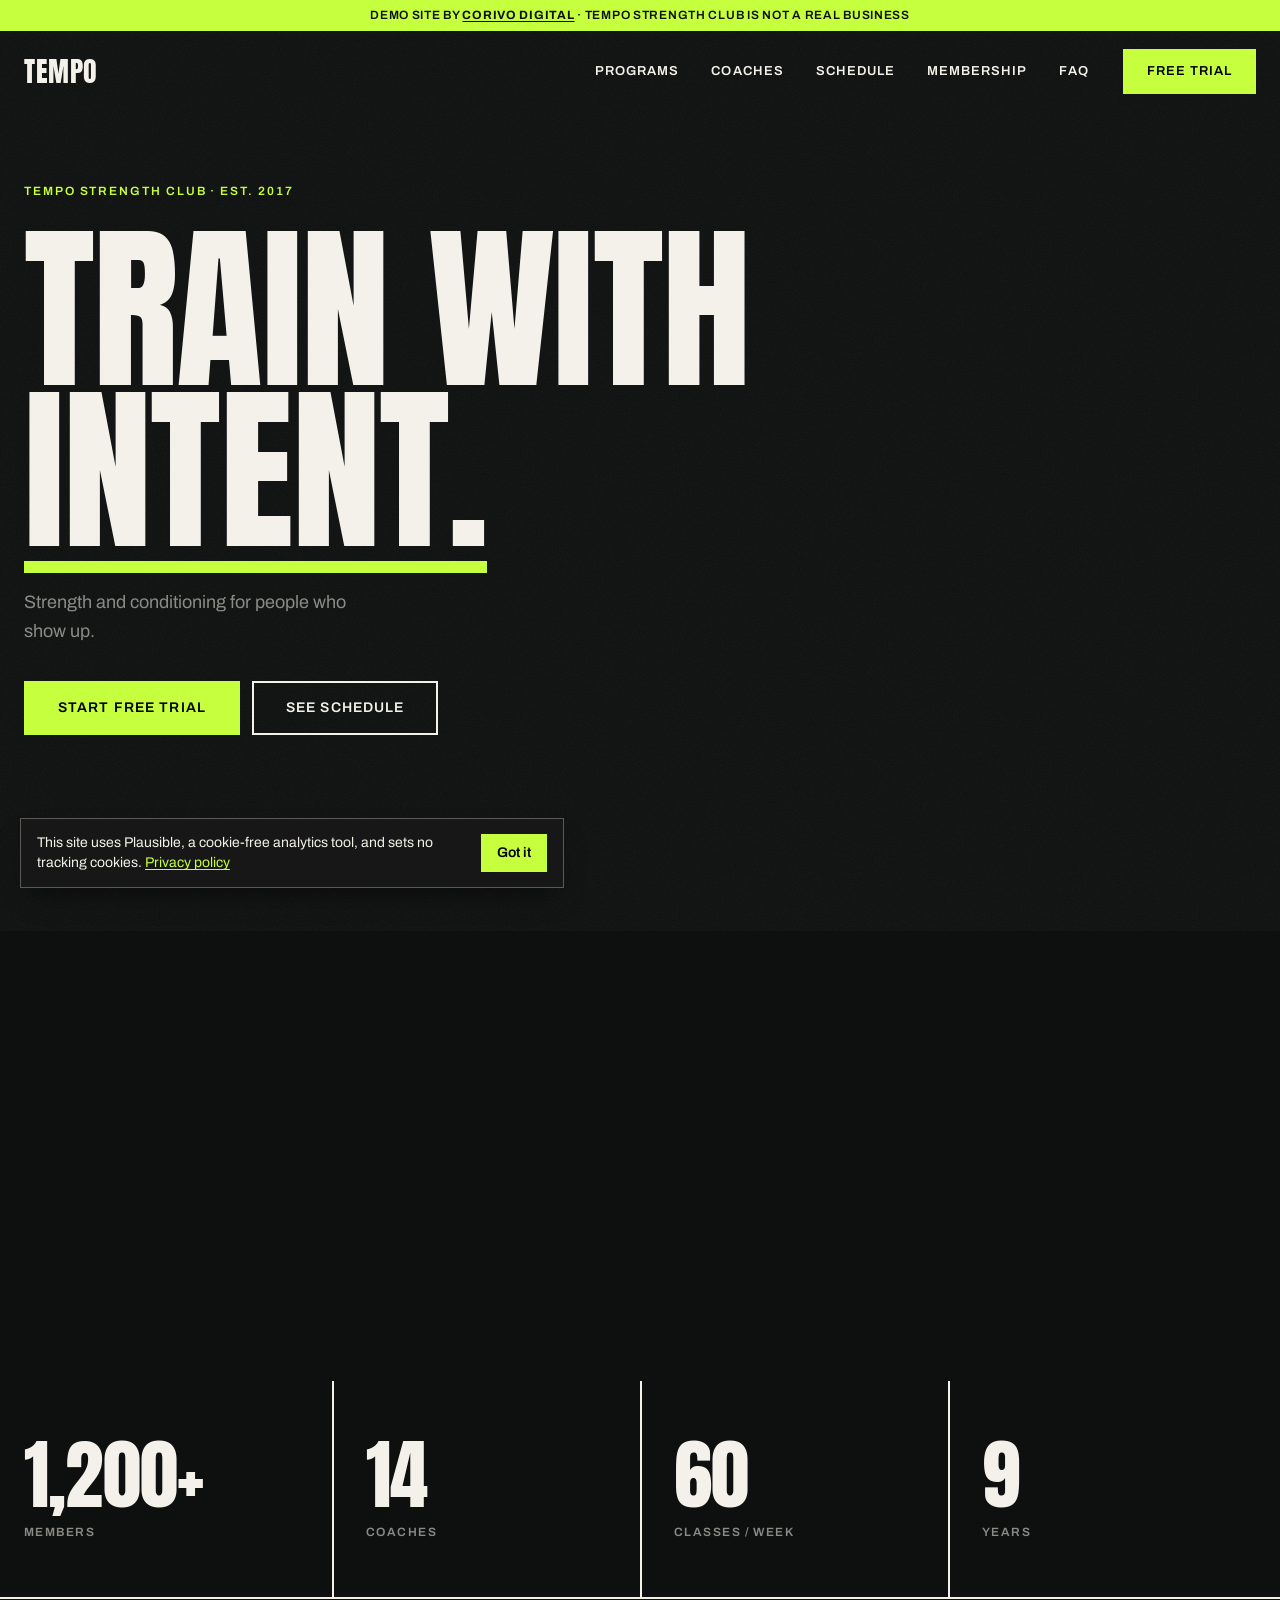
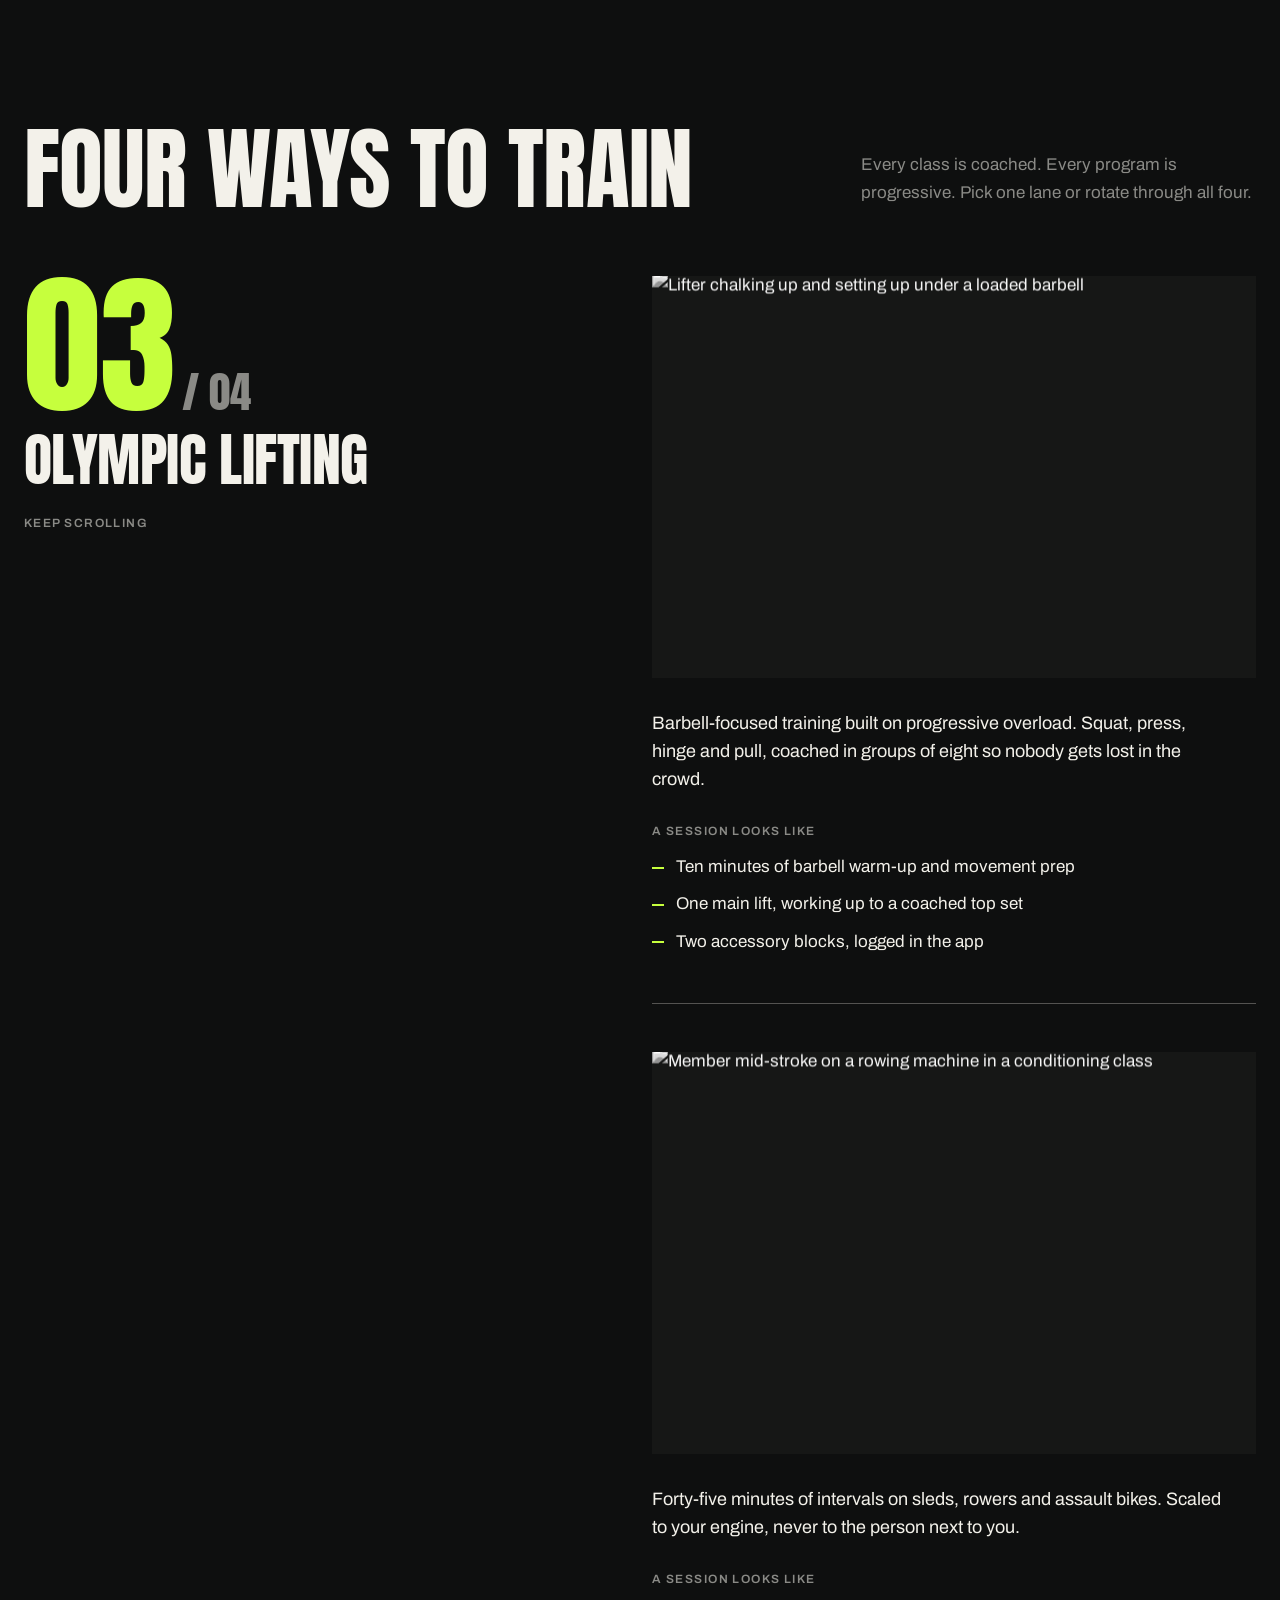
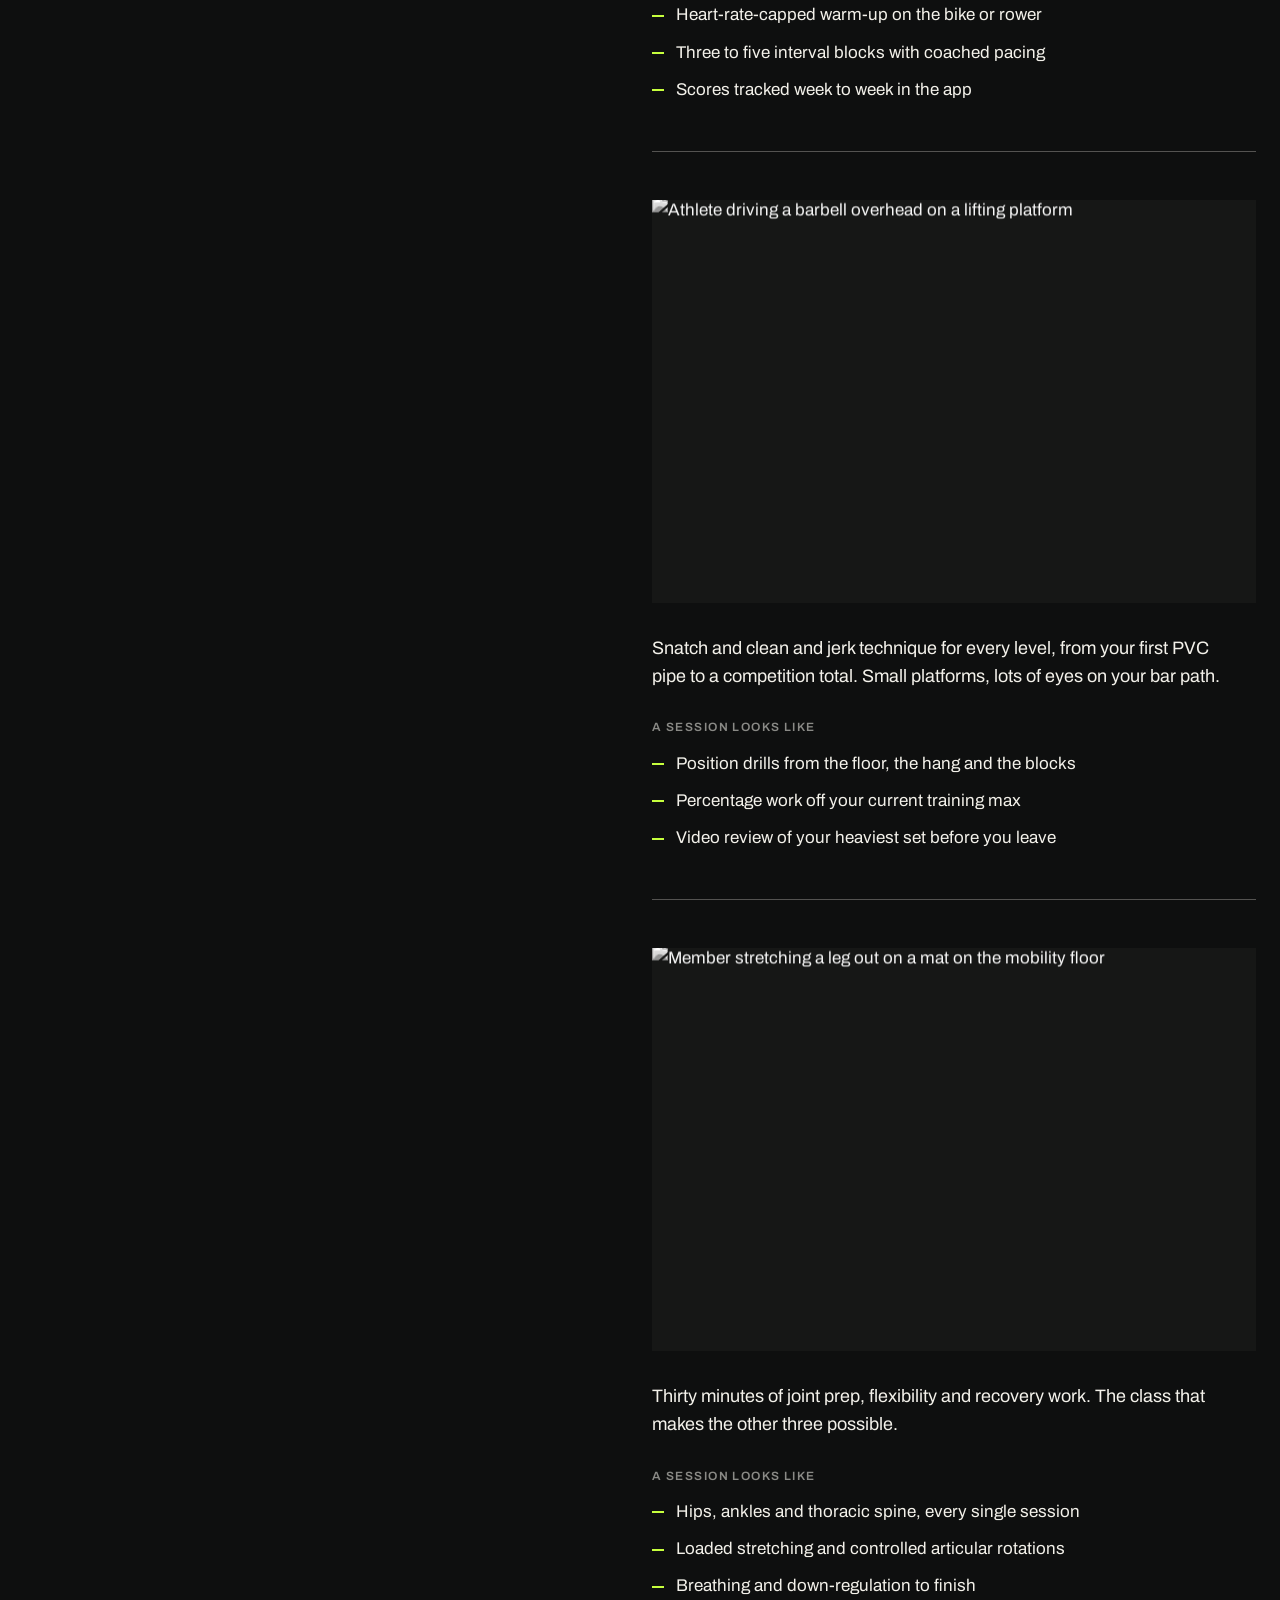
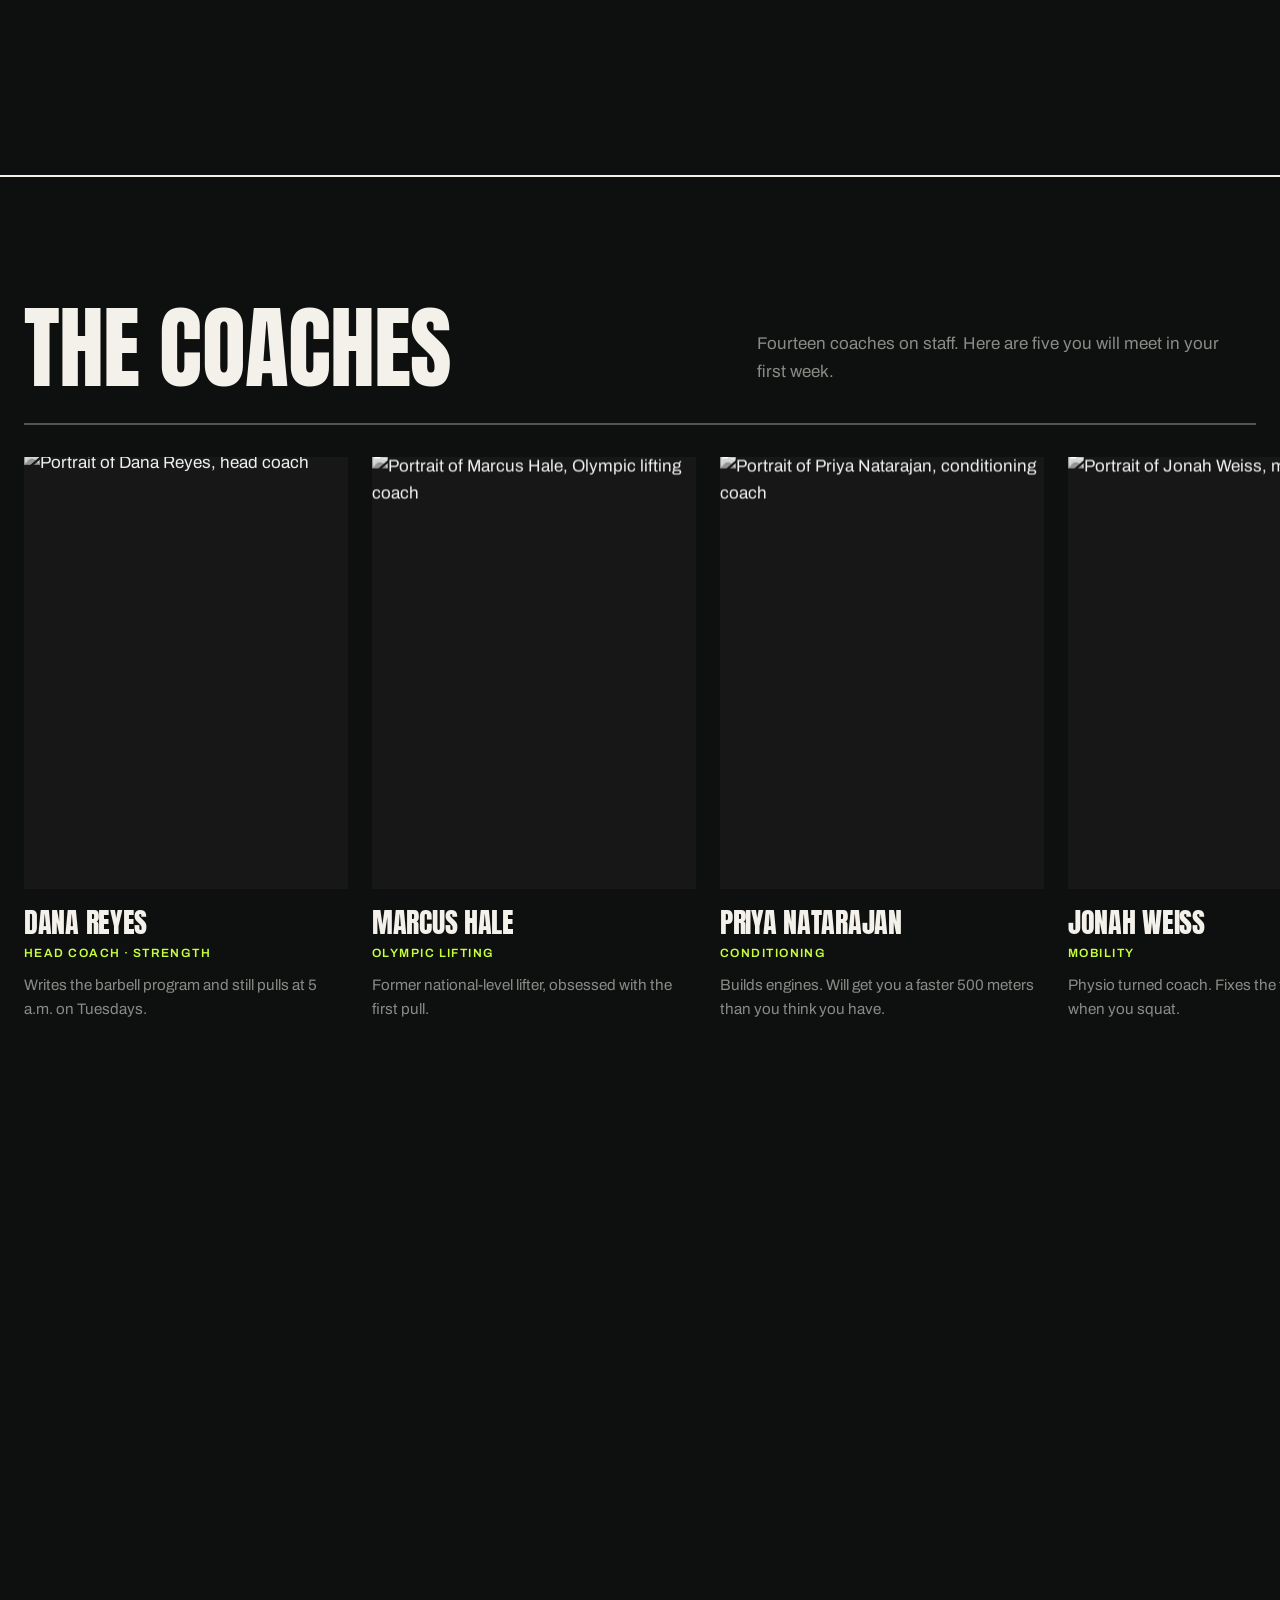
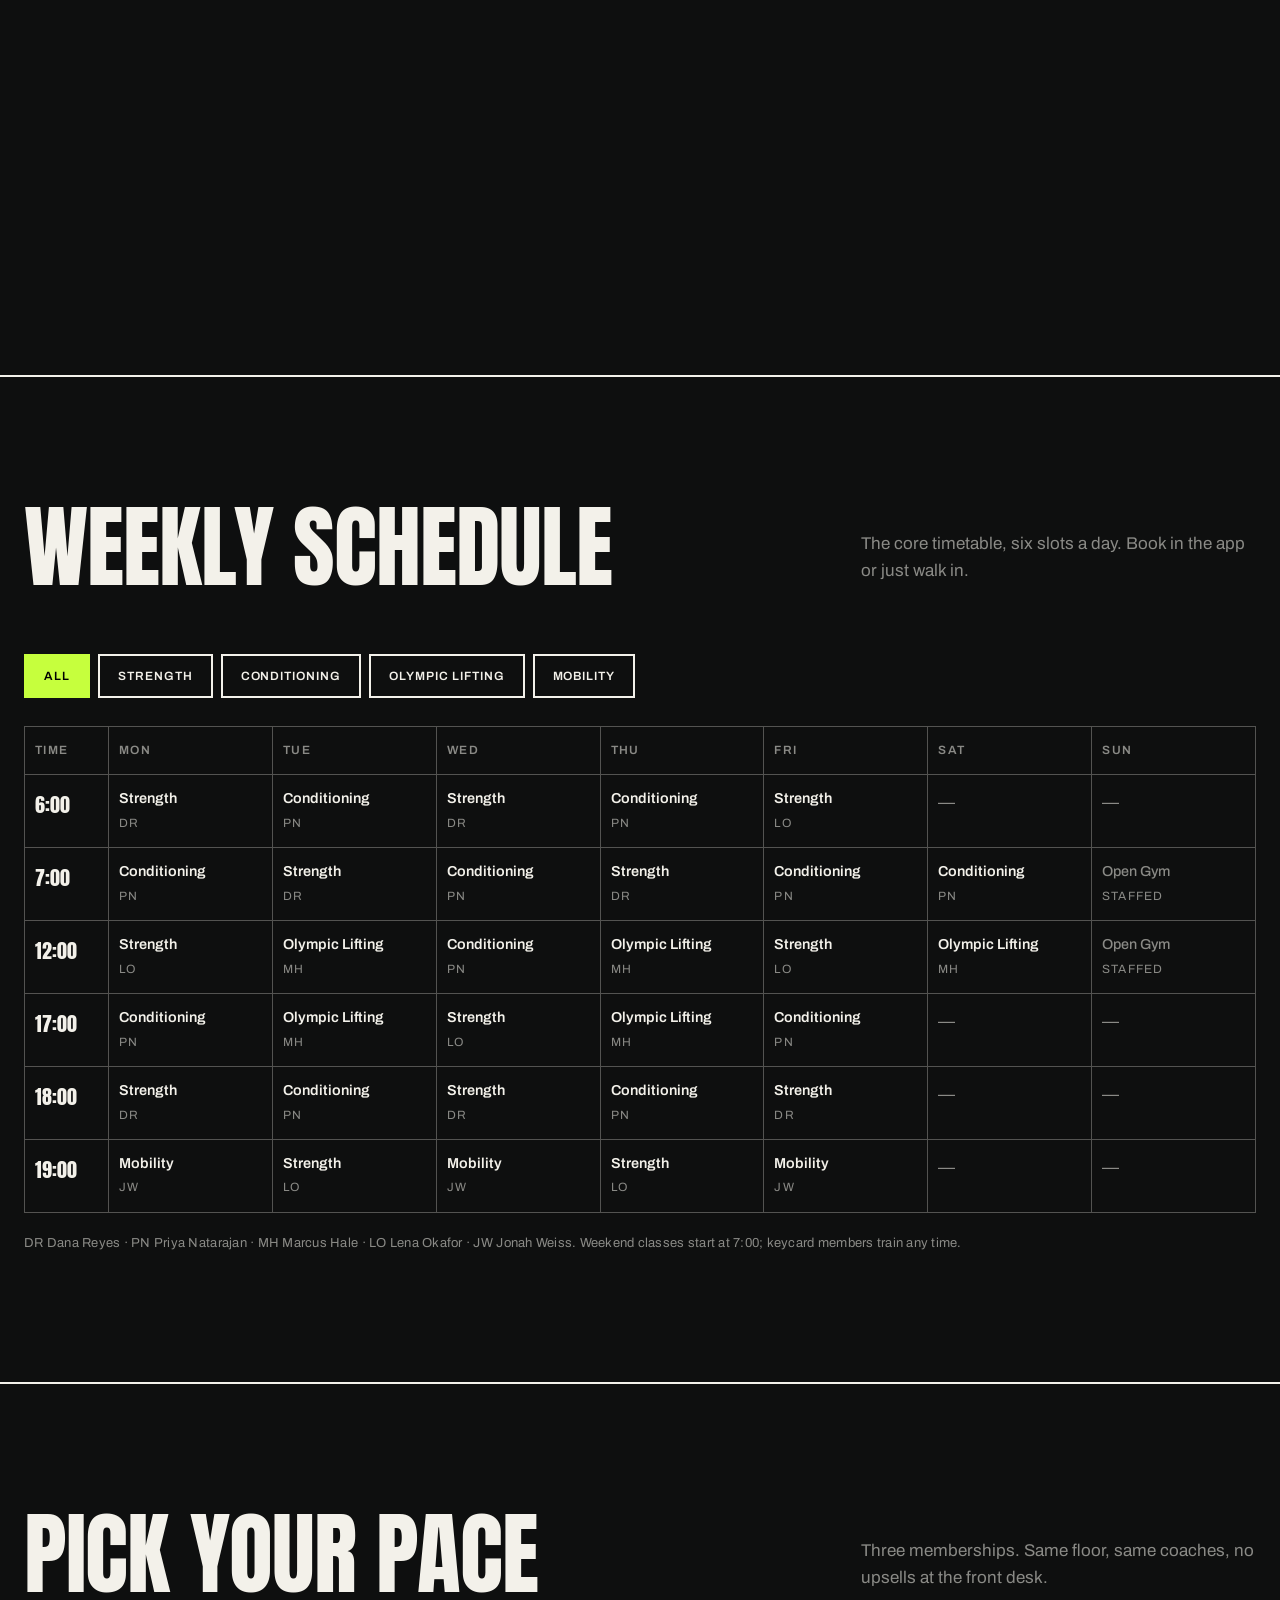
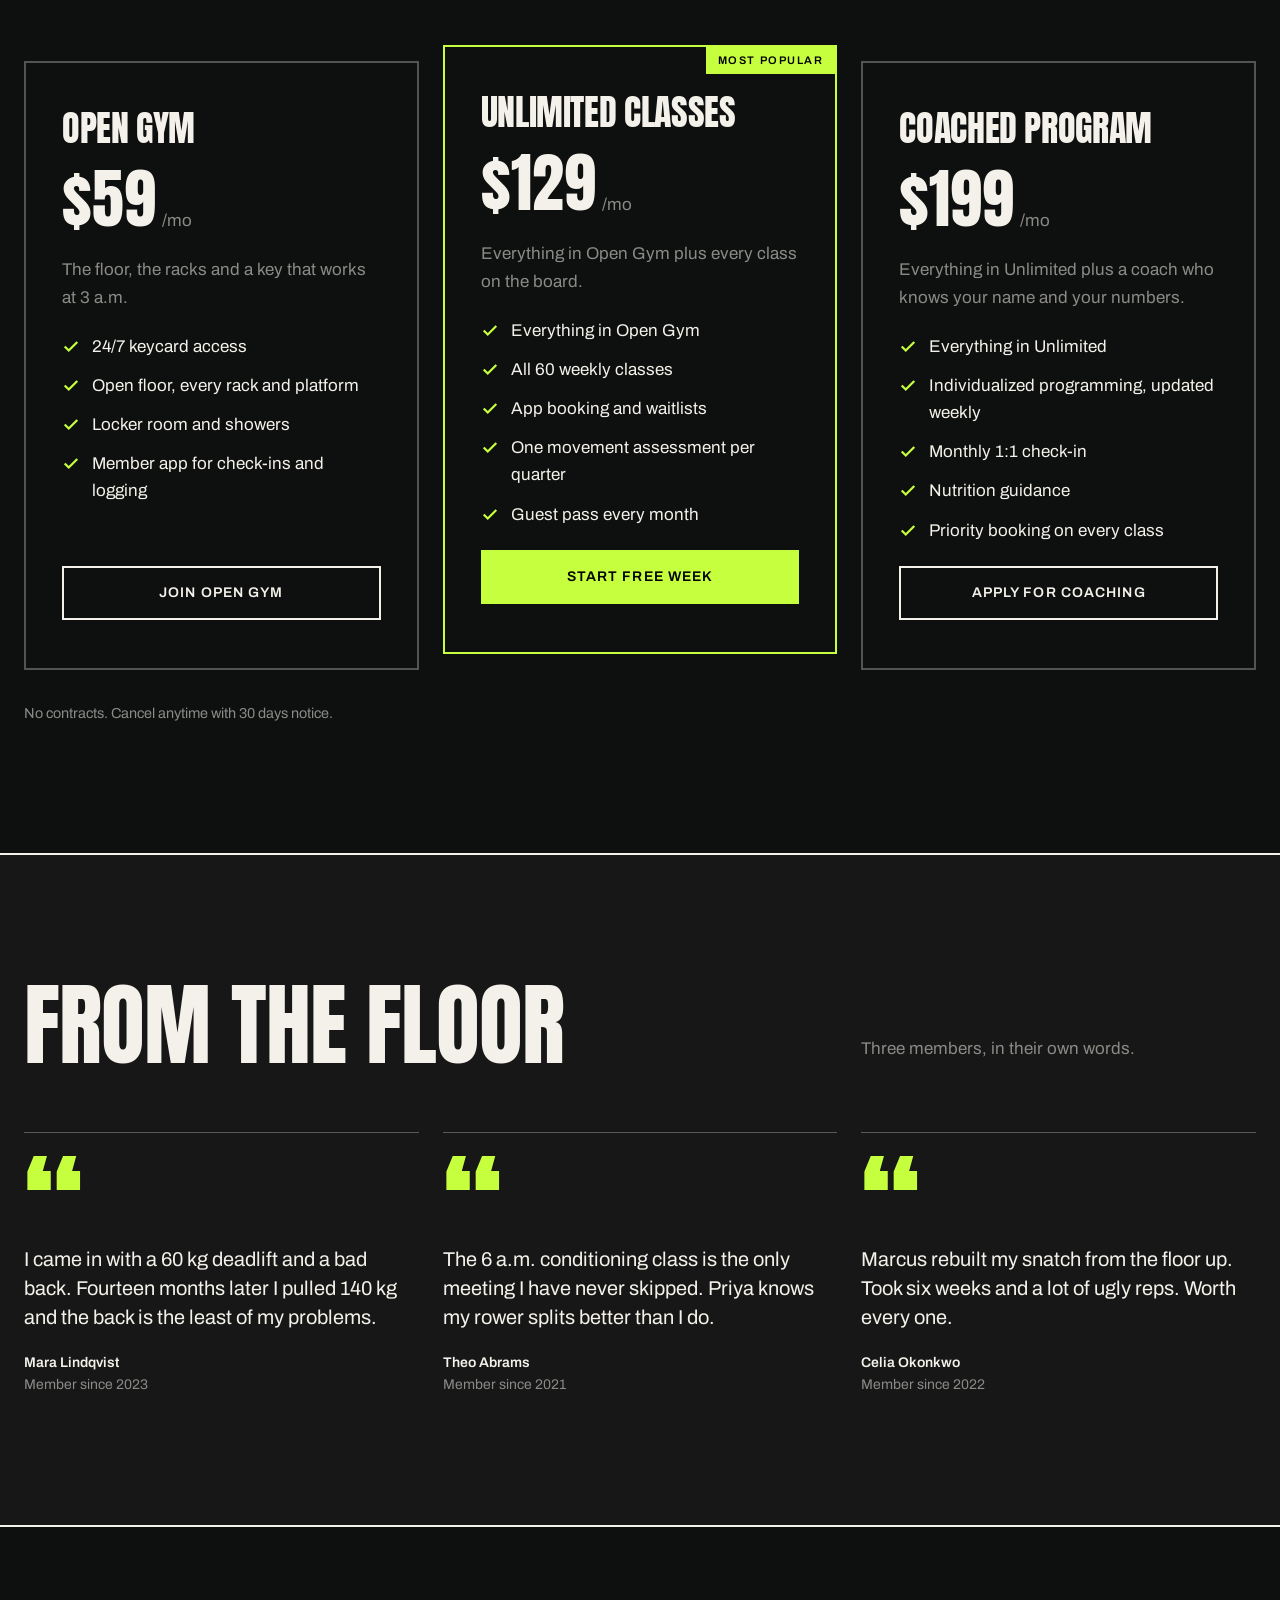
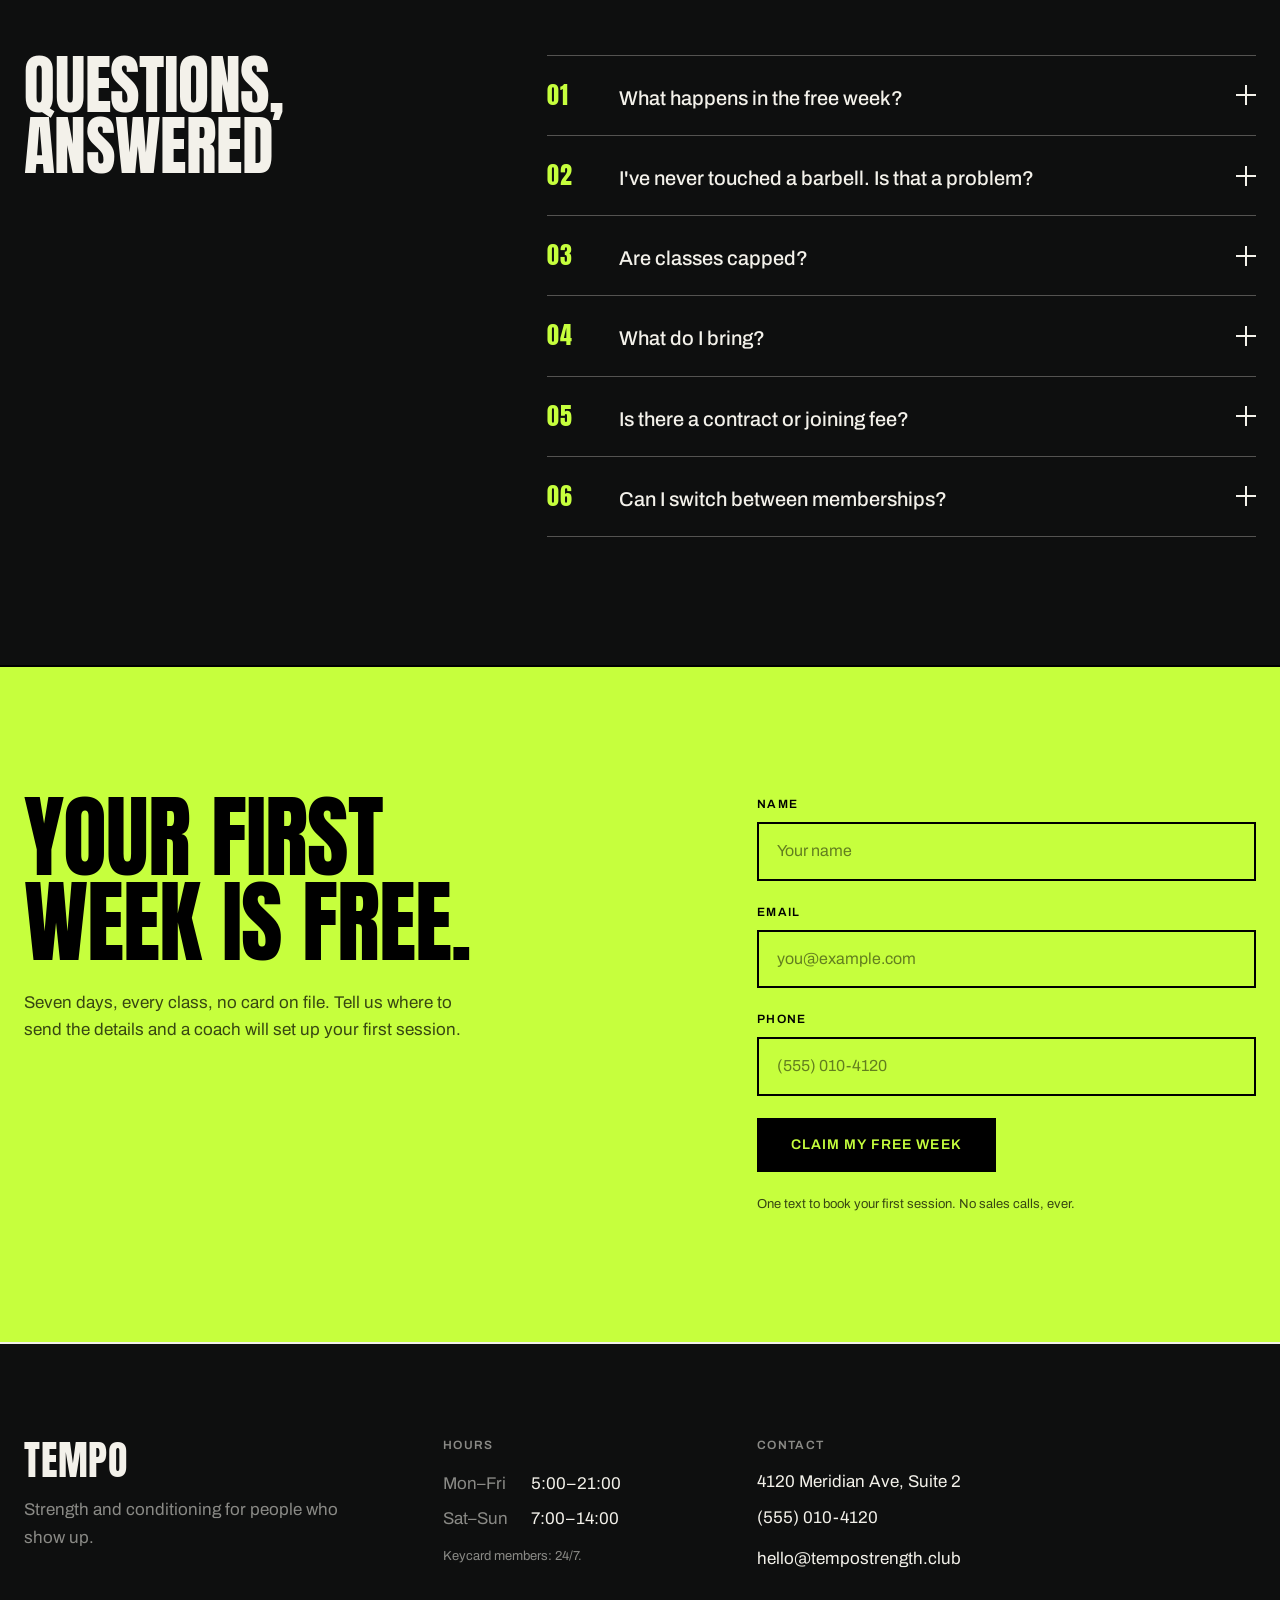
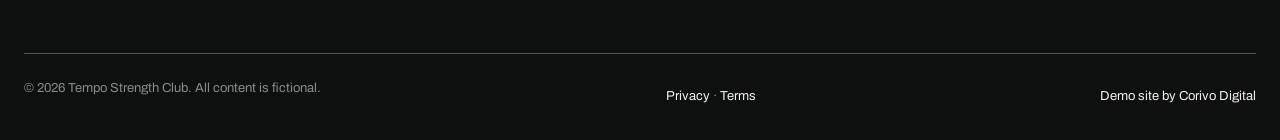
==== commit 86d87a56: "Add Plausible analytics to all pages Snippet in the head of every page; privacy policy and cookie no" ====
--- a/index.html
+++ b/index.html
@@ -29,6 +29,12 @@
   <script>document.documentElement.classList.add('js');</script>
   <script src="main.js" defer></script>
   <script src="/cookie-notice.js" defer></script>
+  <!-- Privacy-friendly analytics by Plausible -->
+  <script async src="https://plausible.io/js/pa-1CLBB8fRZZXmQ4AxFGguV.js"></script>
+  <script>
+    window.plausible=window.plausible||function(){(plausible.q=plausible.q||[]).push(arguments)},plausible.init=plausible.init||function(i){plausible.o=i||{}};
+    plausible.init()
+  </script>
 </head>
 <body>
   <a class="skip" href="#main">Skip to content</a>
